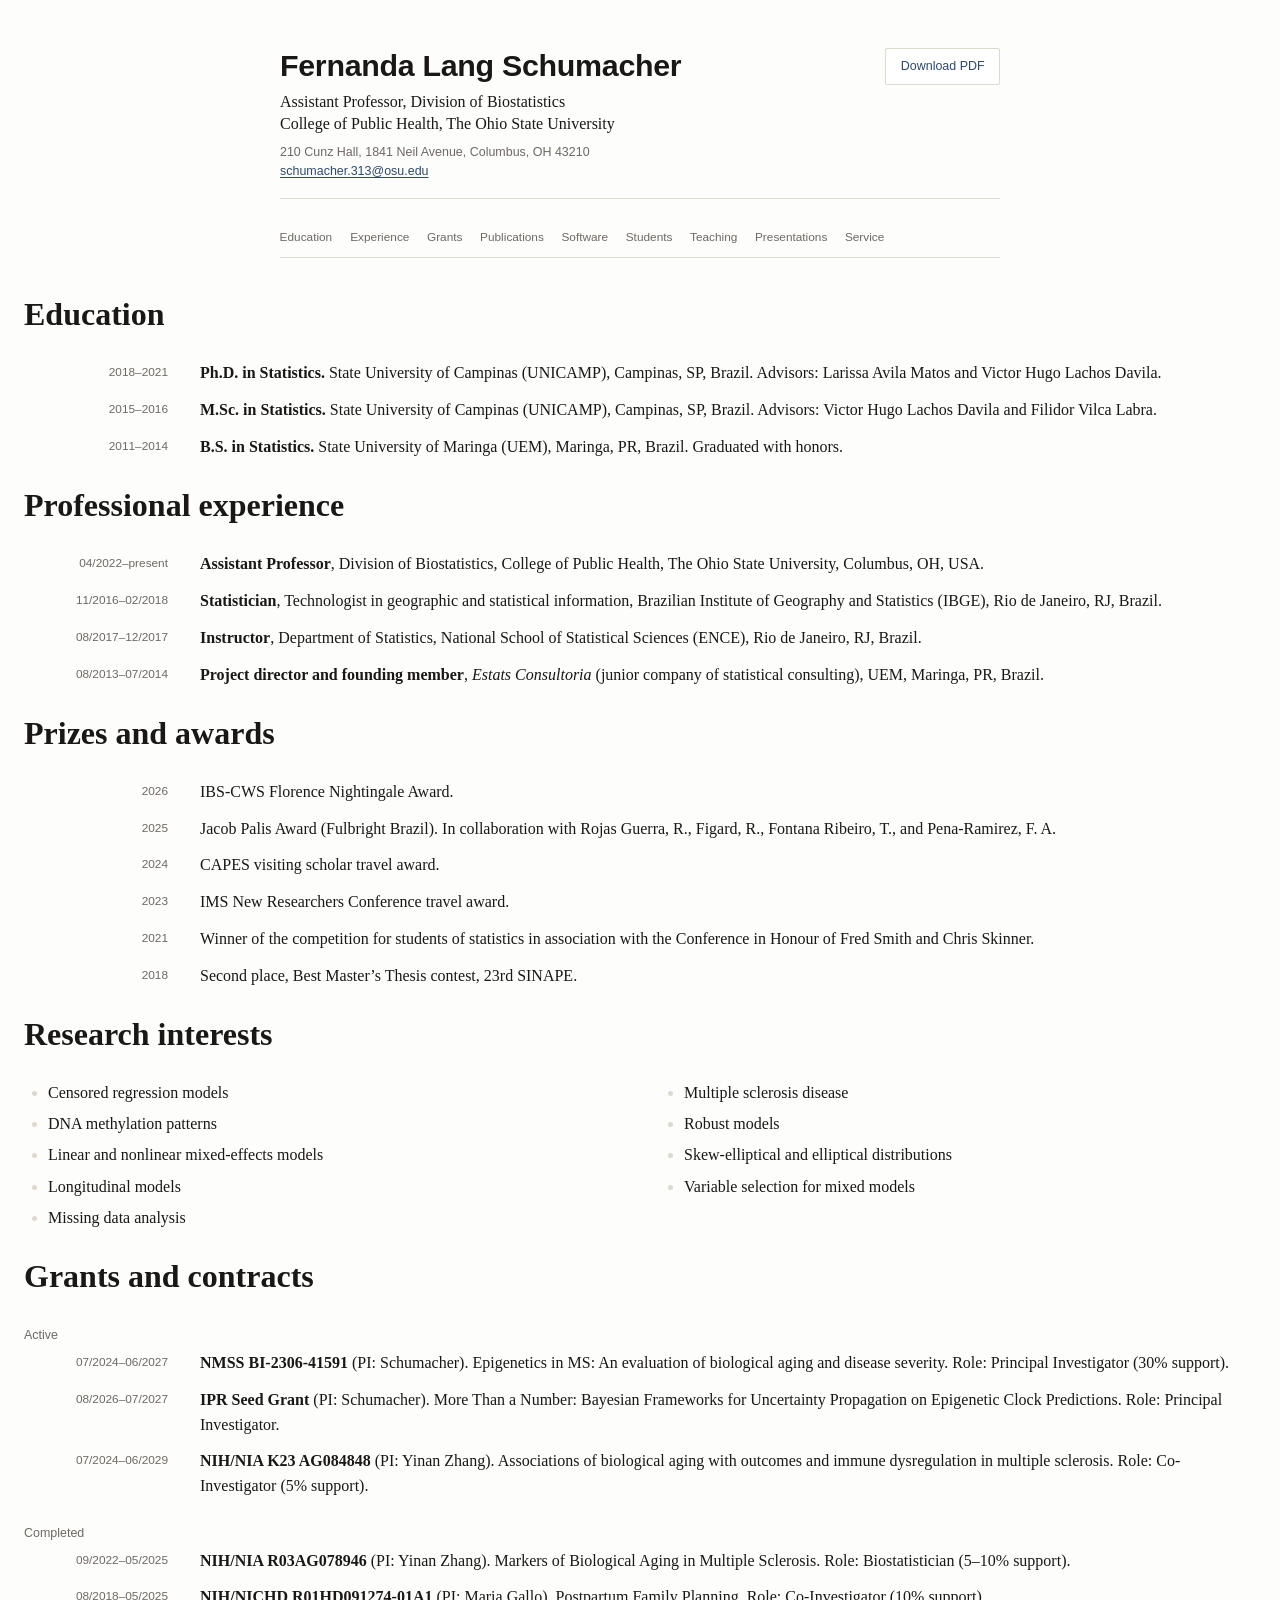
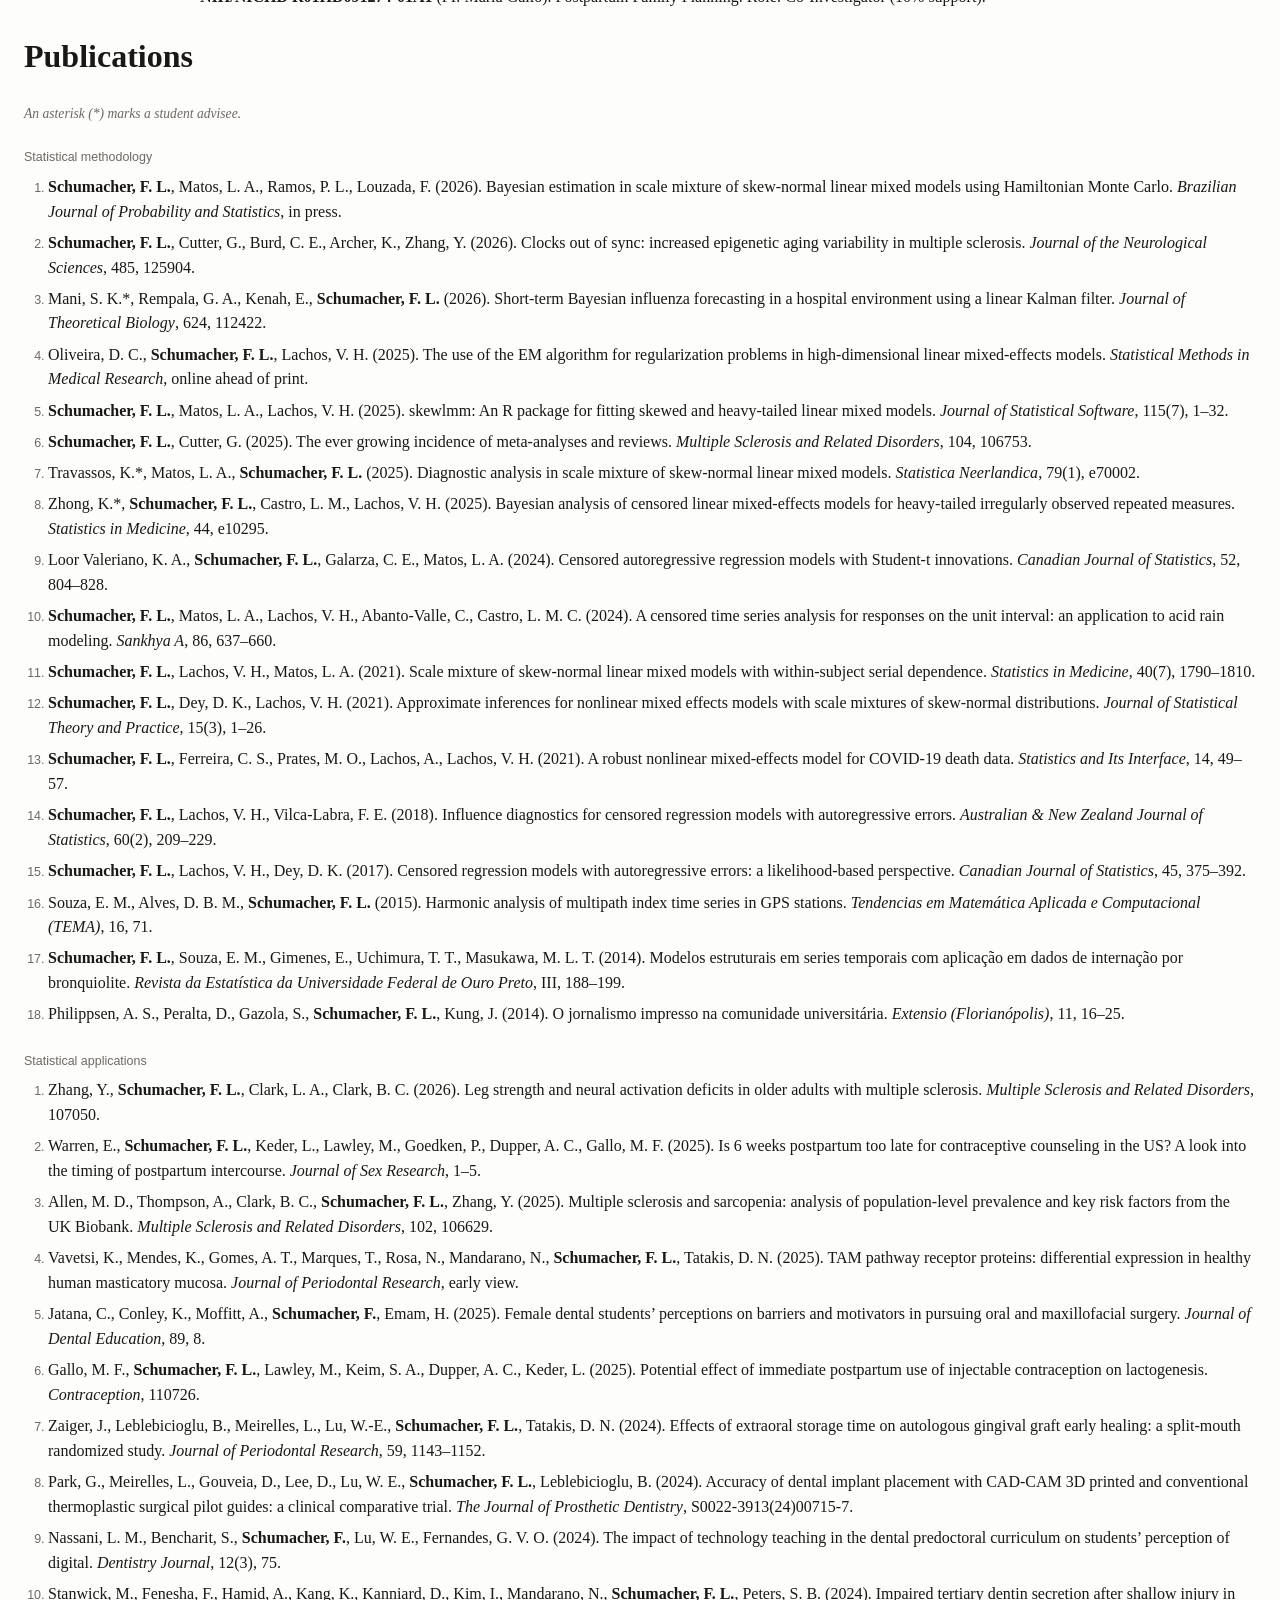
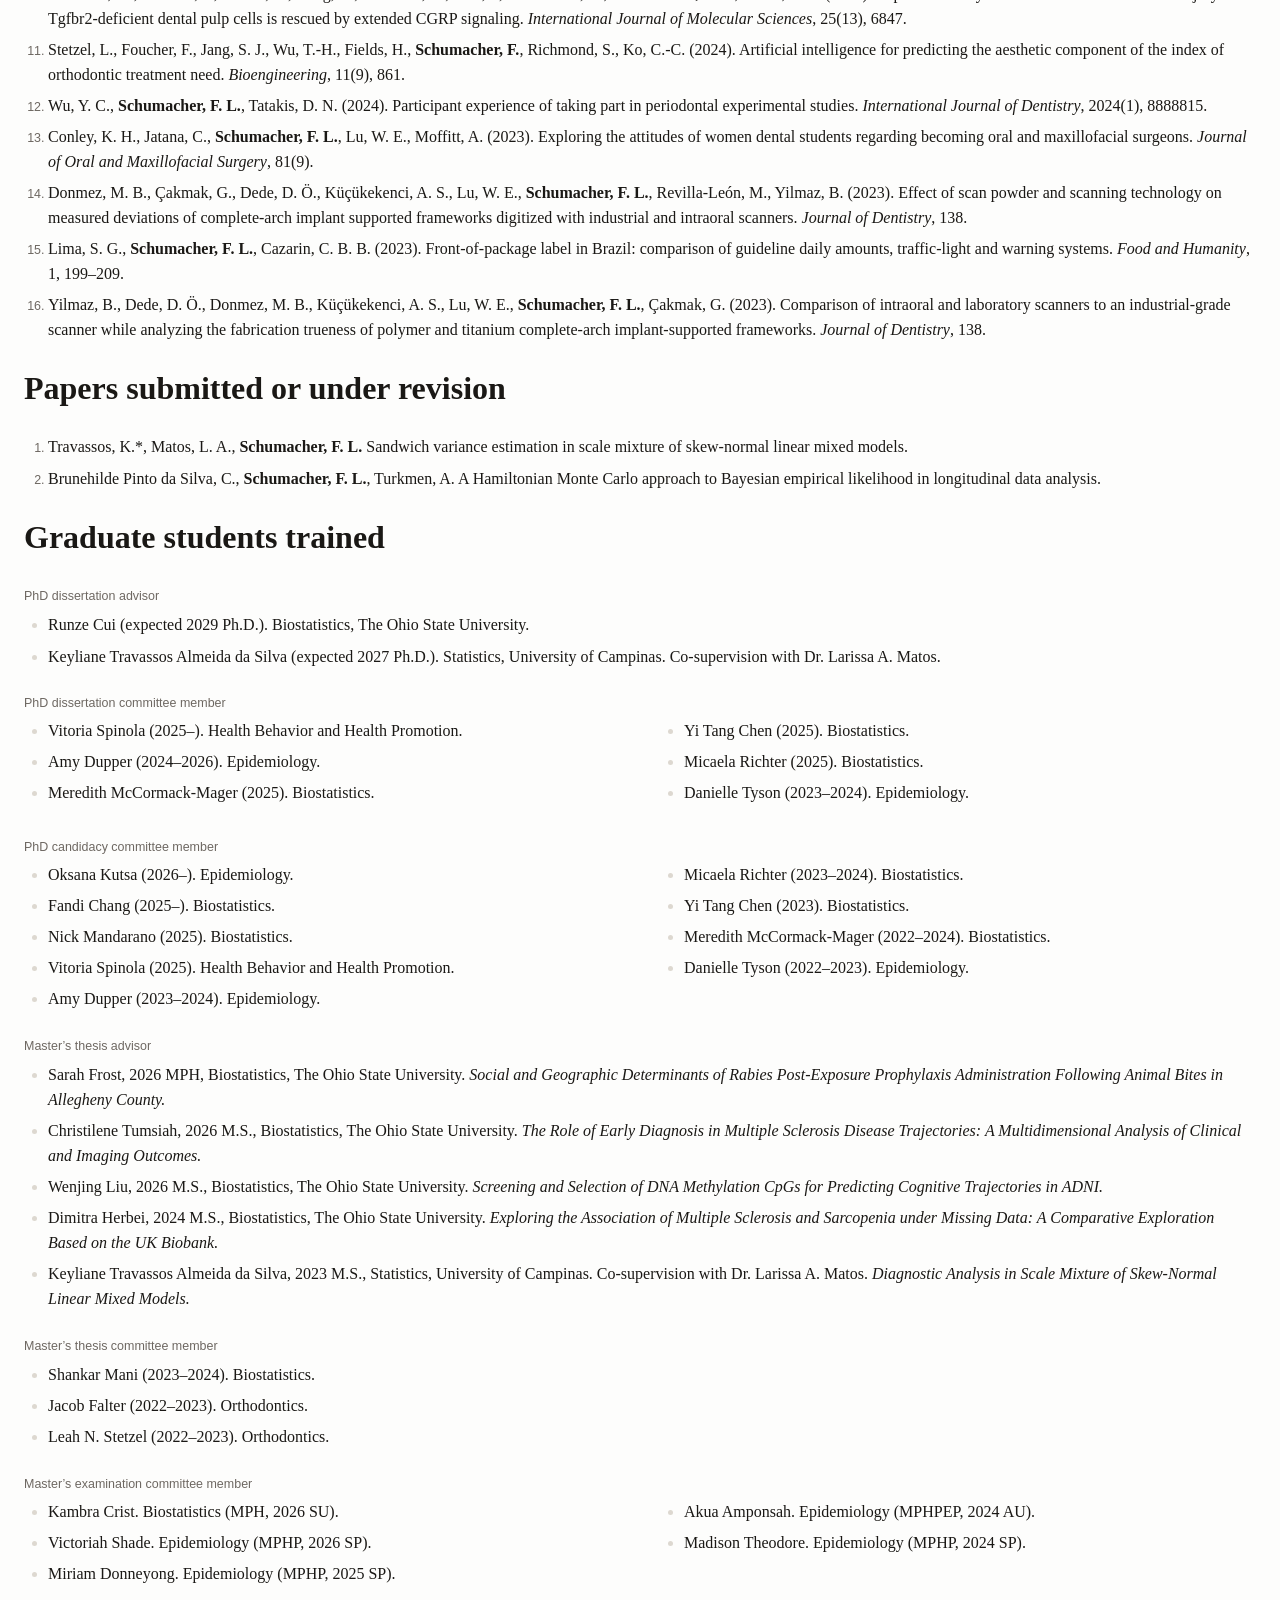
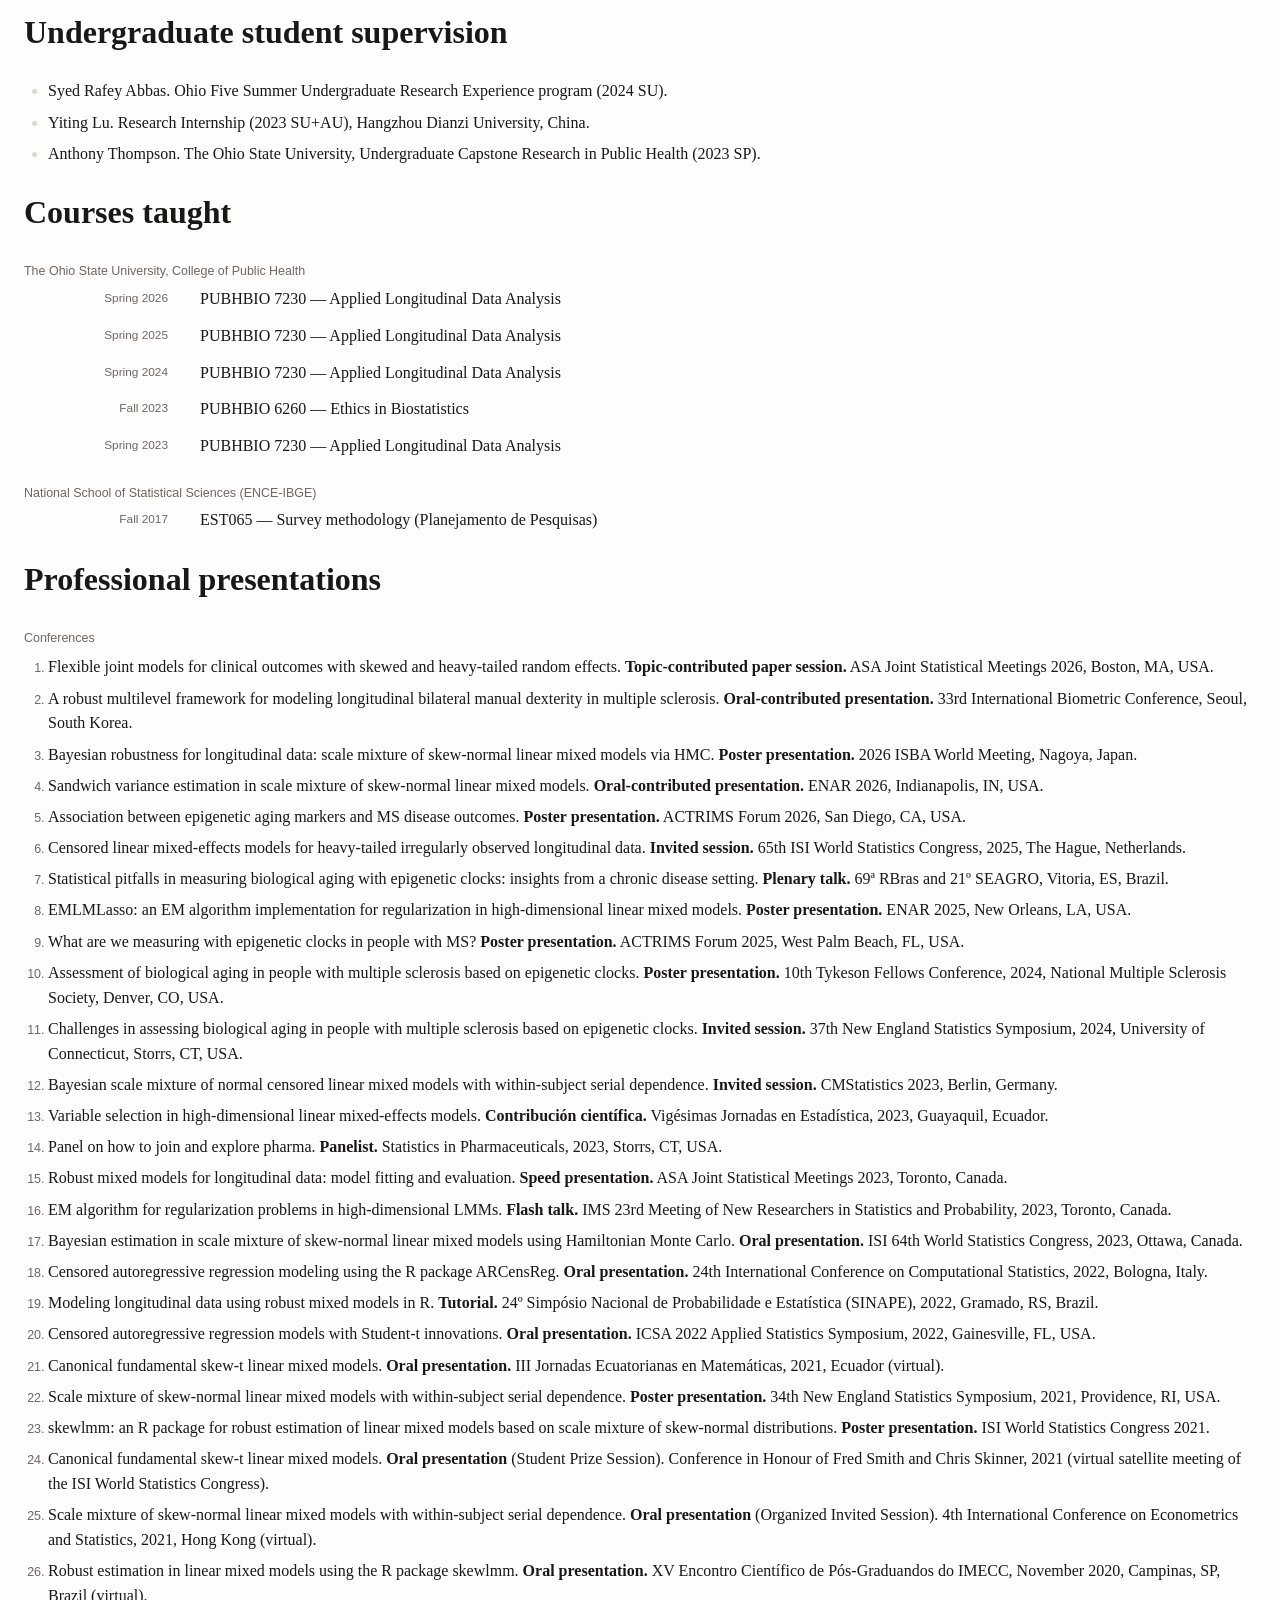
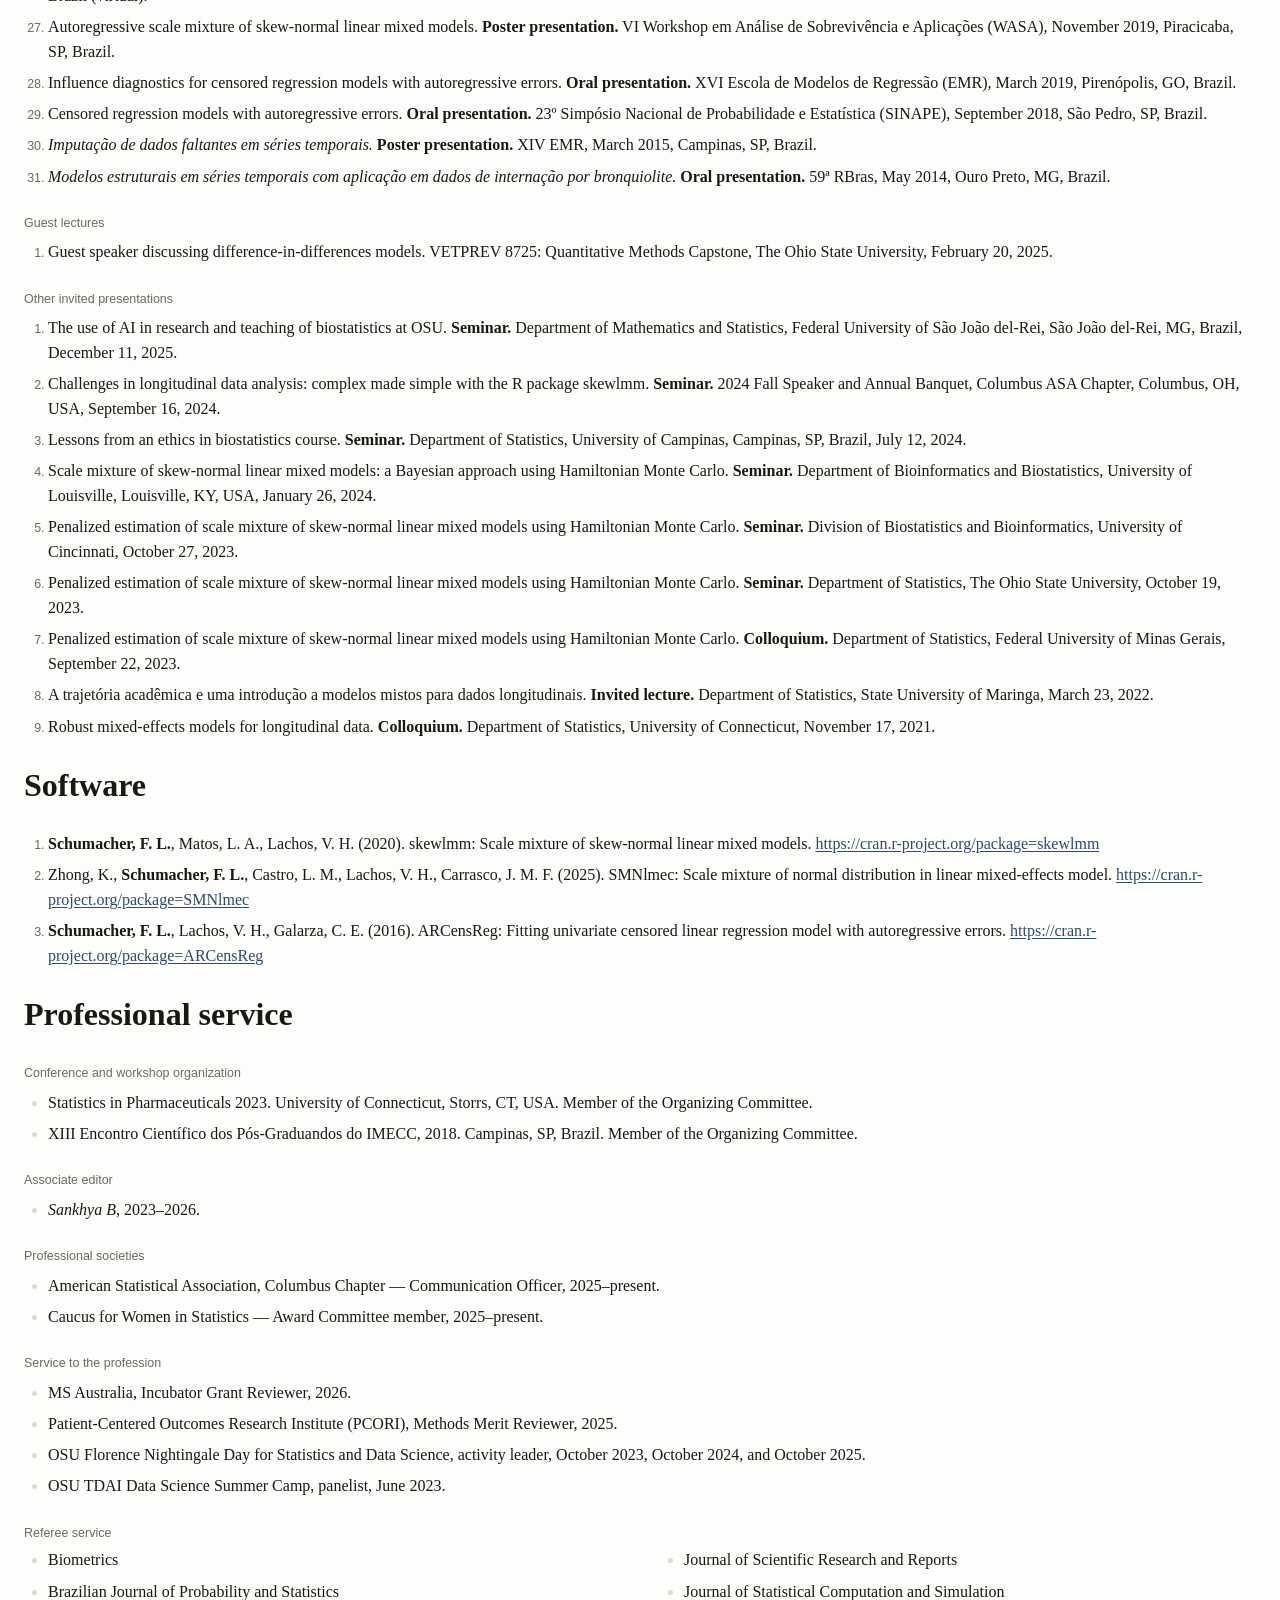
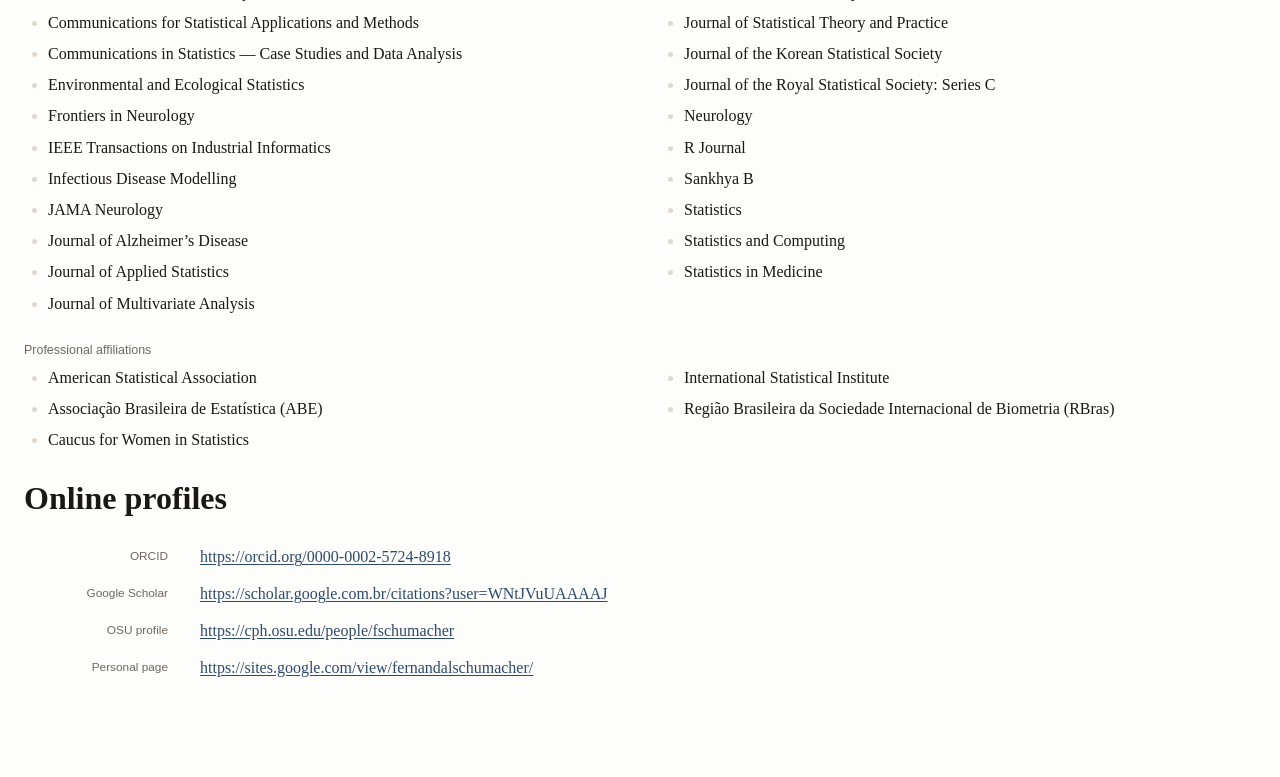
==== docs/index.html @ db2993fc "initial commit" ====
<!DOCTYPE html>
<html xmlns="http://www.w3.org/1999/xhtml" lang="en" xml:lang="en"><head>

<meta charset="utf-8">
<meta name="generator" content="quarto-1.10.18">

<meta name="viewport" content="width=device-width, initial-scale=1.0, user-scalable=yes">


<title>cv</title>
<style>
/* Default styles provided by pandoc.
** See https://pandoc.org/MANUAL.html#variables-for-html for config info.
*/
span.smallcaps{font-variant: small-caps;}
div.columns{display: flex; gap: 1.5em;}
div.column{flex: auto;}
@media screen {
div.columns{gap: min(4vw, 1.5em);}
div.column{overflow-x: auto;}
}
div.hanging-indent{margin-left: 1.5em; text-indent: -1.5em;}
ul.task-list{list-style: none;}
ul.task-list li input[type="checkbox"] {
  width: 0.8em;
  margin: 0 0.8em 0.2em -1em; /* quarto-specific, see https://github.com/quarto-dev/quarto-cli/issues/4556 */ 
  vertical-align: middle;
}
.display.math{display: block; text-align: center; margin: 0.5rem auto;}
</style>


<script src="cv_files/libs/clipboard/clipboard.min.js"></script>
<script src="cv_files/libs/quarto-html/tabby.min.js"></script>
<script src="cv_files/libs/quarto-html/popper.min.js"></script>
<script src="cv_files/libs/quarto-html/tippy.umd.min.js"></script>
<link href="cv_files/libs/quarto-html/tippy.css" rel="stylesheet">
<link href="cv_files/libs/quarto-html/light-border.css" rel="stylesheet">
<link href="cv_files/libs/quarto-html/quarto-html-640605f58ae58ee79329c070719e555b.min.css" rel="stylesheet" append-hash="true" data-mode="light">
<link href="cv_files/libs/quarto-html/quarto-syntax-highlighting-64a204ab8560d761af7679ceaba22944.css" rel="stylesheet" id="quarto-text-highlighting-styles">


<link rel="stylesheet" href="styles.css">
</head>

<body>





<header class="masthead">
  <div class="masthead-text">
    <h1>Fernanda Lang Schumacher</h1>
    <p class="role">Assistant Professor, Division of Biostatistics<br>
    College of Public Health, The Ohio State University</p>
    <p class="contact">210 Cunz Hall, 1841 Neil Avenue, Columbus, OH 43210<br>
    <a href="mailto:schumacher.313@osu.edu">schumacher.313@osu.edu</a></p>
  </div>
  <a class="pdf-button" href="cv.pdf" download="">Download PDF</a>
</header>
<nav class="jump" aria-label="Sections">
  <a href="#education">Education</a>
  <a href="#professional-experience">Experience</a>
  <a href="#grants-and-contracts">Grants</a>
  <a href="#publications">Publications</a>
  <a href="#software">Software</a>
  <a href="#graduate-students-trained">Students</a>
  <a href="#courses-taught">Teaching</a>
  <a href="#professional-presentations">Presentations</a>
  <a href="#professional-service">Service</a>
</nav>
<h1 id="education">Education</h1>
<dl>
<dt>2018–2021</dt>
<dd>
<strong>Ph.D.&nbsp;in Statistics.</strong> State University of Campinas (UNICAMP), Campinas, SP, Brazil. Advisors: Larissa Avila Matos and Victor Hugo Lachos Davila.
</dd>
<dt>2015–2016</dt>
<dd>
<strong>M.Sc. in Statistics.</strong> State University of Campinas (UNICAMP), Campinas, SP, Brazil. Advisors: Victor Hugo Lachos Davila and Filidor Vilca Labra.
</dd>
<dt>2011–2014</dt>
<dd>
<strong>B.S. in Statistics.</strong> State University of Maringa (UEM), Maringa, PR, Brazil. Graduated with honors.
</dd>
</dl>
<h1 id="professional-experience">Professional experience</h1>
<dl>
<dt>04/2022–present</dt>
<dd>
<strong>Assistant Professor</strong>, Division of Biostatistics, College of Public Health, The Ohio State University, Columbus, OH, USA.
</dd>
<dt>11/2016–02/2018</dt>
<dd>
<strong>Statistician</strong>, Technologist in geographic and statistical information, Brazilian Institute of Geography and Statistics (IBGE), Rio de Janeiro, RJ, Brazil.
</dd>
<dt>08/2017–12/2017</dt>
<dd>
<strong>Instructor</strong>, Department of Statistics, National School of Statistical Sciences (ENCE), Rio de Janeiro, RJ, Brazil.
</dd>
<dt>08/2013–07/2014</dt>
<dd>
<strong>Project director and founding member</strong>, <em>Estats Consultoria</em> (junior company of statistical consulting), UEM, Maringa, PR, Brazil.
</dd>
</dl>
<h1 id="prizes-and-awards">Prizes and awards</h1>
<dl>
<dt>2026</dt>
<dd>
IBS-CWS Florence Nightingale Award.
</dd>
<dt>2025</dt>
<dd>
Jacob Palis Award (Fulbright Brazil). In collaboration with Rojas Guerra, R., Figard, R., Fontana Ribeiro, T., and Pena-Ramirez, F. A.
</dd>
<dt>2024</dt>
<dd>
CAPES visiting scholar travel award.
</dd>
<dt>2023</dt>
<dd>
IMS New Researchers Conference travel award.
</dd>
<dt>2021</dt>
<dd>
Winner of the competition for students of statistics in association with the Conference in Honour of Fred Smith and Chris Skinner.
</dd>
<dt>2018</dt>
<dd>
Second place, Best Master’s Thesis contest, 23rd SINAPE.
</dd>
</dl>
<h1 id="research-interests">Research interests</h1>
<div class="columns-two">
<ul>
<li>Censored regression models</li>
<li>DNA methylation patterns</li>
<li>Linear and nonlinear mixed-effects models</li>
<li>Longitudinal models</li>
<li>Missing data analysis</li>
<li>Multiple sclerosis disease</li>
<li>Robust models</li>
<li>Skew-elliptical and elliptical distributions</li>
<li>Variable selection for mixed models</li>
</ul>
</div>
<h1 id="grants-and-contracts">Grants and contracts</h1>
<h2 id="active">Active</h2>
<dl>
<dt>07/2024–06/2027</dt>
<dd>
<strong>NMSS BI-2306-41591</strong> (PI: Schumacher). Epigenetics in MS: An evaluation of biological aging and disease severity. Role: Principal Investigator (30% support).
</dd>
<dt>08/2026–07/2027</dt>
<dd>
<strong>IPR Seed Grant</strong> (PI: Schumacher). More Than a Number: Bayesian Frameworks for Uncertainty Propagation on Epigenetic Clock Predictions. Role: Principal Investigator.
</dd>
<dt>07/2024–06/2029</dt>
<dd>
<strong>NIH/NIA K23 AG084848</strong> (PI: Yinan Zhang). Associations of biological aging with outcomes and immune dysregulation in multiple sclerosis. Role: Co-Investigator (5% support).
</dd>
</dl>
<h2 id="completed">Completed</h2>
<dl>
<dt>09/2022–05/2025</dt>
<dd>
<strong>NIH/NIA R03AG078946</strong> (PI: Yinan Zhang). Markers of Biological Aging in Multiple Sclerosis. Role: Biostatistician (5–10% support).
</dd>
<dt>08/2018–05/2025</dt>
<dd>
<strong>NIH/NICHD R01HD091274-01A1</strong> (PI: Maria Gallo). Postpartum Family Planning. Role: Co-Investigator (10% support).
</dd>
</dl>
<h1 id="publications">Publications</h1>
<div class="note">
<p>An asterisk (*) marks a student advisee.</p>
</div>
<h2 id="statistical-methodology">Statistical methodology</h2>
<ol type="1">
<li><strong>Schumacher, F. L.</strong>, Matos, L. A., Ramos, P. L., Louzada, F. (2026). Bayesian estimation in scale mixture of skew-normal linear mixed models using Hamiltonian Monte Carlo. <em>Brazilian Journal of Probability and Statistics</em>, in press.</li>
<li><strong>Schumacher, F. L.</strong>, Cutter, G., Burd, C. E., Archer, K., Zhang, Y. (2026). Clocks out of sync: increased epigenetic aging variability in multiple sclerosis. <em>Journal of the Neurological Sciences</em>, 485, 125904.</li>
<li>Mani, S. K.*, Rempala, G. A., Kenah, E., <strong>Schumacher, F. L.</strong> (2026). Short-term Bayesian influenza forecasting in a hospital environment using a linear Kalman filter. <em>Journal of Theoretical Biology</em>, 624, 112422.</li>
<li>Oliveira, D. C., <strong>Schumacher, F. L.</strong>, Lachos, V. H. (2025). The use of the EM algorithm for regularization problems in high-dimensional linear mixed-effects models. <em>Statistical Methods in Medical Research</em>, online ahead of print.</li>
<li><strong>Schumacher, F. L.</strong>, Matos, L. A., Lachos, V. H. (2025). skewlmm: An R package for fitting skewed and heavy-tailed linear mixed models. <em>Journal of Statistical Software</em>, 115(7), 1–32.</li>
<li><strong>Schumacher, F. L.</strong>, Cutter, G. (2025). The ever growing incidence of meta-analyses and reviews. <em>Multiple Sclerosis and Related Disorders</em>, 104, 106753.</li>
<li>Travassos, K.*, Matos, L. A., <strong>Schumacher, F. L.</strong> (2025). Diagnostic analysis in scale mixture of skew-normal linear mixed models. <em>Statistica Neerlandica</em>, 79(1), e70002.</li>
<li>Zhong, K.*, <strong>Schumacher, F. L.</strong>, Castro, L. M., Lachos, V. H. (2025). Bayesian analysis of censored linear mixed-effects models for heavy-tailed irregularly observed repeated measures. <em>Statistics in Medicine</em>, 44, e10295.</li>
<li>Loor Valeriano, K. A., <strong>Schumacher, F. L.</strong>, Galarza, C. E., Matos, L. A. (2024). Censored autoregressive regression models with Student-t innovations. <em>Canadian Journal of Statistics</em>, 52, 804–828.</li>
<li><strong>Schumacher, F. L.</strong>, Matos, L. A., Lachos, V. H., Abanto-Valle, C., Castro, L. M. C. (2024). A censored time series analysis for responses on the unit interval: an application to acid rain modeling. <em>Sankhya A</em>, 86, 637–660.</li>
<li><strong>Schumacher, F. L.</strong>, Lachos, V. H., Matos, L. A. (2021). Scale mixture of skew-normal linear mixed models with within-subject serial dependence. <em>Statistics in Medicine</em>, 40(7), 1790–1810.</li>
<li><strong>Schumacher, F. L.</strong>, Dey, D. K., Lachos, V. H. (2021). Approximate inferences for nonlinear mixed effects models with scale mixtures of skew-normal distributions. <em>Journal of Statistical Theory and Practice</em>, 15(3), 1–26.</li>
<li><strong>Schumacher, F. L.</strong>, Ferreira, C. S., Prates, M. O., Lachos, A., Lachos, V. H. (2021). A robust nonlinear mixed-effects model for COVID-19 death data. <em>Statistics and Its Interface</em>, 14, 49–57.</li>
<li><strong>Schumacher, F. L.</strong>, Lachos, V. H., Vilca-Labra, F. E. (2018). Influence diagnostics for censored regression models with autoregressive errors. <em>Australian &amp; New Zealand Journal of Statistics</em>, 60(2), 209–229.</li>
<li><strong>Schumacher, F. L.</strong>, Lachos, V. H., Dey, D. K. (2017). Censored regression models with autoregressive errors: a likelihood-based perspective. <em>Canadian Journal of Statistics</em>, 45, 375–392.</li>
<li>Souza, E. M., Alves, D. B. M., <strong>Schumacher, F. L.</strong> (2015). Harmonic analysis of multipath index time series in GPS stations. <em>Tendencias em Matemática Aplicada e Computacional (TEMA)</em>, 16, 71.</li>
<li><strong>Schumacher, F. L.</strong>, Souza, E. M., Gimenes, E., Uchimura, T. T., Masukawa, M. L. T. (2014). Modelos estruturais em series temporais com aplicação em dados de internação por bronquiolite. <em>Revista da Estatística da Universidade Federal de Ouro Preto</em>, III, 188–199.</li>
<li>Philippsen, A. S., Peralta, D., Gazola, S., <strong>Schumacher, F. L.</strong>, Kung, J. (2014). O jornalismo impresso na comunidade universitária. <em>Extensio (Florianópolis)</em>, 11, 16–25.</li>
</ol>
<h2 id="statistical-applications">Statistical applications</h2>
<ol type="1">
<li>Zhang, Y., <strong>Schumacher, F. L.</strong>, Clark, L. A., Clark, B. C. (2026). Leg strength and neural activation deficits in older adults with multiple sclerosis. <em>Multiple Sclerosis and Related Disorders</em>, 107050.</li>
<li>Warren, E., <strong>Schumacher, F. L.</strong>, Keder, L., Lawley, M., Goedken, P., Dupper, A. C., Gallo, M. F. (2025). Is 6 weeks postpartum too late for contraceptive counseling in the US? A look into the timing of postpartum intercourse. <em>Journal of Sex Research</em>, 1–5.</li>
<li>Allen, M. D., Thompson, A., Clark, B. C., <strong>Schumacher, F. L.</strong>, Zhang, Y. (2025). Multiple sclerosis and sarcopenia: analysis of population-level prevalence and key risk factors from the UK Biobank. <em>Multiple Sclerosis and Related Disorders</em>, 102, 106629.</li>
<li>Vavetsi, K., Mendes, K., Gomes, A. T., Marques, T., Rosa, N., Mandarano, N., <strong>Schumacher, F. L.</strong>, Tatakis, D. N. (2025). TAM pathway receptor proteins: differential expression in healthy human masticatory mucosa. <em>Journal of Periodontal Research</em>, early view.</li>
<li>Jatana, C., Conley, K., Moffitt, A., <strong>Schumacher, F.</strong>, Emam, H. (2025). Female dental students’ perceptions on barriers and motivators in pursuing oral and maxillofacial surgery. <em>Journal of Dental Education</em>, 89, 8.</li>
<li>Gallo, M. F., <strong>Schumacher, F. L.</strong>, Lawley, M., Keim, S. A., Dupper, A. C., Keder, L. (2025). Potential effect of immediate postpartum use of injectable contraception on lactogenesis. <em>Contraception</em>, 110726.</li>
<li>Zaiger, J., Leblebicioglu, B., Meirelles, L., Lu, W.-E., <strong>Schumacher, F. L.</strong>, Tatakis, D. N. (2024). Effects of extraoral storage time on autologous gingival graft early healing: a split-mouth randomized study. <em>Journal of Periodontal Research</em>, 59, 1143–1152.</li>
<li>Park, G., Meirelles, L., Gouveia, D., Lee, D., Lu, W. E., <strong>Schumacher, F. L.</strong>, Leblebicioglu, B. (2024). Accuracy of dental implant placement with CAD-CAM 3D printed and conventional thermoplastic surgical pilot guides: a clinical comparative trial. <em>The Journal of Prosthetic Dentistry</em>, S0022-3913(24)00715-7.</li>
<li>Nassani, L. M., Bencharit, S., <strong>Schumacher, F.</strong>, Lu, W. E., Fernandes, G. V. O. (2024). The impact of technology teaching in the dental predoctoral curriculum on students’ perception of digital. <em>Dentistry Journal</em>, 12(3), 75.</li>
<li>Stanwick, M., Fenesha, F., Hamid, A., Kang, K., Kanniard, D., Kim, I., Mandarano, N., <strong>Schumacher, F. L.</strong>, Peters, S. B. (2024). Impaired tertiary dentin secretion after shallow injury in Tgfbr2-deficient dental pulp cells is rescued by extended CGRP signaling. <em>International Journal of Molecular Sciences</em>, 25(13), 6847.</li>
<li>Stetzel, L., Foucher, F., Jang, S. J., Wu, T.-H., Fields, H., <strong>Schumacher, F.</strong>, Richmond, S., Ko, C.-C. (2024). Artificial intelligence for predicting the aesthetic component of the index of orthodontic treatment need. <em>Bioengineering</em>, 11(9), 861.</li>
<li>Wu, Y. C., <strong>Schumacher, F. L.</strong>, Tatakis, D. N. (2024). Participant experience of taking part in periodontal experimental studies. <em>International Journal of Dentistry</em>, 2024(1), 8888815.</li>
<li>Conley, K. H., Jatana, C., <strong>Schumacher, F. L.</strong>, Lu, W. E., Moffitt, A. (2023). Exploring the attitudes of women dental students regarding becoming oral and maxillofacial surgeons. <em>Journal of Oral and Maxillofacial Surgery</em>, 81(9).</li>
<li>Donmez, M. B., Çakmak, G., Dede, D. Ö., Küçükekenci, A. S., Lu, W. E., <strong>Schumacher, F. L.</strong>, Revilla-León, M., Yilmaz, B. (2023). Effect of scan powder and scanning technology on measured deviations of complete-arch implant supported frameworks digitized with industrial and intraoral scanners. <em>Journal of Dentistry</em>, 138.</li>
<li>Lima, S. G., <strong>Schumacher, F. L.</strong>, Cazarin, C. B. B. (2023). Front-of-package label in Brazil: comparison of guideline daily amounts, traffic-light and warning systems. <em>Food and Humanity</em>, 1, 199–209.</li>
<li>Yilmaz, B., Dede, D. Ö., Donmez, M. B., Küçükekenci, A. S., Lu, W. E., <strong>Schumacher, F. L.</strong>, Çakmak, G. (2023). Comparison of intraoral and laboratory scanners to an industrial-grade scanner while analyzing the fabrication trueness of polymer and titanium complete-arch implant-supported frameworks. <em>Journal of Dentistry</em>, 138.</li>
</ol>
<h1 id="papers-submitted-or-under-revision">Papers submitted or under revision</h1>
<ol type="1">
<li>Travassos, K.*, Matos, L. A., <strong>Schumacher, F. L.</strong> Sandwich variance estimation in scale mixture of skew-normal linear mixed models.</li>
<li>Brunehilde Pinto da Silva, C., <strong>Schumacher, F. L.</strong>, Turkmen, A. A Hamiltonian Monte Carlo approach to Bayesian empirical likelihood in longitudinal data analysis.</li>
</ol>
<h1 id="graduate-students-trained">Graduate students trained</h1>
<h2 id="phd-dissertation-advisor">PhD dissertation advisor</h2>
<ul>
<li>Runze Cui (expected 2029 Ph.D.). Biostatistics, The Ohio State University.</li>
<li>Keyliane Travassos Almeida da Silva (expected 2027 Ph.D.). Statistics, University of Campinas. Co-supervision with Dr.&nbsp;Larissa A. Matos.</li>
</ul>
<h2 id="phd-dissertation-committee-member">PhD dissertation committee member</h2>
<div class="columns-two">
<ul>
<li>Vitoria Spinola (2025–). Health Behavior and Health Promotion.</li>
<li>Amy Dupper (2024–2026). Epidemiology.</li>
<li>Meredith McCormack-Mager (2025). Biostatistics.</li>
<li>Yi Tang Chen (2025). Biostatistics.</li>
<li>Micaela Richter (2025). Biostatistics.</li>
<li>Danielle Tyson (2023–2024). Epidemiology.</li>
</ul>
</div>
<h2 id="phd-candidacy-committee-member">PhD candidacy committee member</h2>
<div class="columns-two">
<ul>
<li>Oksana Kutsa (2026–). Epidemiology.</li>
<li>Fandi Chang (2025–). Biostatistics.</li>
<li>Nick Mandarano (2025). Biostatistics.</li>
<li>Vitoria Spinola (2025). Health Behavior and Health Promotion.</li>
<li>Amy Dupper (2023–2024). Epidemiology.</li>
<li>Micaela Richter (2023–2024). Biostatistics.</li>
<li>Yi Tang Chen (2023). Biostatistics.</li>
<li>Meredith McCormack-Mager (2022–2024). Biostatistics.</li>
<li>Danielle Tyson (2022–2023). Epidemiology.</li>
</ul>
</div>
<h2 id="masters-thesis-advisor">Master’s thesis advisor</h2>
<ul>
<li>Sarah Frost, 2026 MPH, Biostatistics, The Ohio State University. <em>Social and Geographic Determinants of Rabies Post-Exposure Prophylaxis Administration Following Animal Bites in Allegheny County.</em></li>
<li>Christilene Tumsiah, 2026 M.S., Biostatistics, The Ohio State University. <em>The Role of Early Diagnosis in Multiple Sclerosis Disease Trajectories: A Multidimensional Analysis of Clinical and Imaging Outcomes.</em></li>
<li>Wenjing Liu, 2026 M.S., Biostatistics, The Ohio State University. <em>Screening and Selection of DNA Methylation CpGs for Predicting Cognitive Trajectories in ADNI.</em></li>
<li>Dimitra Herbei, 2024 M.S., Biostatistics, The Ohio State University. <em>Exploring the Association of Multiple Sclerosis and Sarcopenia under Missing Data: A Comparative Exploration Based on the UK Biobank.</em></li>
<li>Keyliane Travassos Almeida da Silva, 2023 M.S., Statistics, University of Campinas. Co-supervision with Dr.&nbsp;Larissa A. Matos. <em>Diagnostic Analysis in Scale Mixture of Skew-Normal Linear Mixed Models.</em></li>
</ul>
<h2 id="masters-thesis-committee-member">Master’s thesis committee member</h2>
<ul>
<li>Shankar Mani (2023–2024). Biostatistics.</li>
<li>Jacob Falter (2022–2023). Orthodontics.</li>
<li>Leah N. Stetzel (2022–2023). Orthodontics.</li>
</ul>
<h2 id="masters-examination-committee-member">Master’s examination committee member</h2>
<div class="columns-two">
<ul>
<li>Kambra Crist. Biostatistics (MPH, 2026 SU).</li>
<li>Victoriah Shade. Epidemiology (MPHP, 2026 SP).</li>
<li>Miriam Donneyong. Epidemiology (MPHP, 2025 SP).</li>
<li>Akua Amponsah. Epidemiology (MPHPEP, 2024 AU).</li>
<li>Madison Theodore. Epidemiology (MPHP, 2024 SP).</li>
</ul>
</div>
<h1 id="undergraduate-student-supervision">Undergraduate student supervision</h1>
<ul>
<li>Syed Rafey Abbas. Ohio Five Summer Undergraduate Research Experience program (2024 SU).</li>
<li>Yiting Lu. Research Internship (2023 SU+AU), Hangzhou Dianzi University, China.</li>
<li>Anthony Thompson. The Ohio State University, Undergraduate Capstone Research in Public Health (2023 SP).</li>
</ul>
<h1 id="courses-taught">Courses taught</h1>
<h2 id="the-ohio-state-university-college-of-public-health">The Ohio State University, College of Public Health</h2>
<dl>
<dt>Spring 2026</dt>
<dd>
PUBHBIO 7230 — Applied Longitudinal Data Analysis
</dd>
<dt>Spring 2025</dt>
<dd>
PUBHBIO 7230 — Applied Longitudinal Data Analysis
</dd>
<dt>Spring 2024</dt>
<dd>
PUBHBIO 7230 — Applied Longitudinal Data Analysis
</dd>
<dt>Fall 2023</dt>
<dd>
PUBHBIO 6260 — Ethics in Biostatistics
</dd>
<dt>Spring 2023</dt>
<dd>
PUBHBIO 7230 — Applied Longitudinal Data Analysis
</dd>
</dl>
<h2 id="national-school-of-statistical-sciences-ence-ibge">National School of Statistical Sciences (ENCE-IBGE)</h2>
<dl>
<dt>Fall 2017</dt>
<dd>
EST065 — Survey methodology (Planejamento de Pesquisas)
</dd>
</dl>
<h1 id="professional-presentations">Professional presentations</h1>
<h2 id="conferences">Conferences</h2>
<ol type="1">
<li>Flexible joint models for clinical outcomes with skewed and heavy-tailed random effects. <strong>Topic-contributed paper session.</strong> ASA Joint Statistical Meetings 2026, Boston, MA, USA.</li>
<li>A robust multilevel framework for modeling longitudinal bilateral manual dexterity in multiple sclerosis. <strong>Oral-contributed presentation.</strong> 33rd International Biometric Conference, Seoul, South Korea.</li>
<li>Bayesian robustness for longitudinal data: scale mixture of skew-normal linear mixed models via HMC. <strong>Poster presentation.</strong> 2026 ISBA World Meeting, Nagoya, Japan.</li>
<li>Sandwich variance estimation in scale mixture of skew-normal linear mixed models. <strong>Oral-contributed presentation.</strong> ENAR 2026, Indianapolis, IN, USA.</li>
<li>Association between epigenetic aging markers and MS disease outcomes. <strong>Poster presentation.</strong> ACTRIMS Forum 2026, San Diego, CA, USA.</li>
<li>Censored linear mixed-effects models for heavy-tailed irregularly observed longitudinal data. <strong>Invited session.</strong> 65th ISI World Statistics Congress, 2025, The Hague, Netherlands.</li>
<li>Statistical pitfalls in measuring biological aging with epigenetic clocks: insights from a chronic disease setting. <strong>Plenary talk.</strong> 69ª RBras and 21º SEAGRO, Vitoria, ES, Brazil.</li>
<li>EMLMLasso: an EM algorithm implementation for regularization in high-dimensional linear mixed models. <strong>Poster presentation.</strong> ENAR 2025, New Orleans, LA, USA.</li>
<li>What are we measuring with epigenetic clocks in people with MS? <strong>Poster presentation.</strong> ACTRIMS Forum 2025, West Palm Beach, FL, USA.</li>
<li>Assessment of biological aging in people with multiple sclerosis based on epigenetic clocks. <strong>Poster presentation.</strong> 10th Tykeson Fellows Conference, 2024, National Multiple Sclerosis Society, Denver, CO, USA.</li>
<li>Challenges in assessing biological aging in people with multiple sclerosis based on epigenetic clocks. <strong>Invited session.</strong> 37th New England Statistics Symposium, 2024, University of Connecticut, Storrs, CT, USA.</li>
<li>Bayesian scale mixture of normal censored linear mixed models with within-subject serial dependence. <strong>Invited session.</strong> CMStatistics 2023, Berlin, Germany.</li>
<li>Variable selection in high-dimensional linear mixed-effects models. <strong>Contribución científica.</strong> Vigésimas Jornadas en Estadística, 2023, Guayaquil, Ecuador.</li>
<li>Panel on how to join and explore pharma. <strong>Panelist.</strong> Statistics in Pharmaceuticals, 2023, Storrs, CT, USA.</li>
<li>Robust mixed models for longitudinal data: model fitting and evaluation. <strong>Speed presentation.</strong> ASA Joint Statistical Meetings 2023, Toronto, Canada.</li>
<li>EM algorithm for regularization problems in high-dimensional LMMs. <strong>Flash talk.</strong> IMS 23rd Meeting of New Researchers in Statistics and Probability, 2023, Toronto, Canada.</li>
<li>Bayesian estimation in scale mixture of skew-normal linear mixed models using Hamiltonian Monte Carlo. <strong>Oral presentation.</strong> ISI 64th World Statistics Congress, 2023, Ottawa, Canada.</li>
<li>Censored autoregressive regression modeling using the R package ARCensReg. <strong>Oral presentation.</strong> 24th International Conference on Computational Statistics, 2022, Bologna, Italy.</li>
<li>Modeling longitudinal data using robust mixed models in R. <strong>Tutorial.</strong> 24º Simpósio Nacional de Probabilidade e Estatística (SINAPE), 2022, Gramado, RS, Brazil.</li>
<li>Censored autoregressive regression models with Student-t innovations. <strong>Oral presentation.</strong> ICSA 2022 Applied Statistics Symposium, 2022, Gainesville, FL, USA.</li>
<li>Canonical fundamental skew-t linear mixed models. <strong>Oral presentation.</strong> III Jornadas Ecuatorianas en Matemáticas, 2021, Ecuador (virtual).</li>
<li>Scale mixture of skew-normal linear mixed models with within-subject serial dependence. <strong>Poster presentation.</strong> 34th New England Statistics Symposium, 2021, Providence, RI, USA.</li>
<li>skewlmm: an R package for robust estimation of linear mixed models based on scale mixture of skew-normal distributions. <strong>Poster presentation.</strong> ISI World Statistics Congress 2021.</li>
<li>Canonical fundamental skew-t linear mixed models. <strong>Oral presentation</strong> (Student Prize Session). Conference in Honour of Fred Smith and Chris Skinner, 2021 (virtual satellite meeting of the ISI World Statistics Congress).</li>
<li>Scale mixture of skew-normal linear mixed models with within-subject serial dependence. <strong>Oral presentation</strong> (Organized Invited Session). 4th International Conference on Econometrics and Statistics, 2021, Hong Kong (virtual).</li>
<li>Robust estimation in linear mixed models using the R package skewlmm. <strong>Oral presentation.</strong> XV Encontro Científico de Pós-Graduandos do IMECC, November 2020, Campinas, SP, Brazil (virtual).</li>
<li>Autoregressive scale mixture of skew-normal linear mixed models. <strong>Poster presentation.</strong> VI Workshop em Análise de Sobrevivência e Aplicações (WASA), November 2019, Piracicaba, SP, Brazil.</li>
<li>Influence diagnostics for censored regression models with autoregressive errors. <strong>Oral presentation.</strong> XVI Escola de Modelos de Regressão (EMR), March 2019, Pirenópolis, GO, Brazil.</li>
<li>Censored regression models with autoregressive errors. <strong>Oral presentation.</strong> 23º Simpósio Nacional de Probabilidade e Estatística (SINAPE), September 2018, São Pedro, SP, Brazil.</li>
<li><em>Imputação de dados faltantes em séries temporais.</em> <strong>Poster presentation.</strong> XIV EMR, March 2015, Campinas, SP, Brazil.</li>
<li><em>Modelos estruturais em séries temporais com aplicação em dados de internação por bronquiolite.</em> <strong>Oral presentation.</strong> 59ª RBras, May 2014, Ouro Preto, MG, Brazil.</li>
</ol>
<h2 id="guest-lectures">Guest lectures</h2>
<ol type="1">
<li>Guest speaker discussing difference-in-differences models. VETPREV 8725: Quantitative Methods Capstone, The Ohio State University, February 20, 2025.</li>
</ol>
<h2 id="other-invited-presentations">Other invited presentations</h2>
<ol type="1">
<li>The use of AI in research and teaching of biostatistics at OSU. <strong>Seminar.</strong> Department of Mathematics and Statistics, Federal University of São João del-Rei, São João del-Rei, MG, Brazil, December 11, 2025.</li>
<li>Challenges in longitudinal data analysis: complex made simple with the R package skewlmm. <strong>Seminar.</strong> 2024 Fall Speaker and Annual Banquet, Columbus ASA Chapter, Columbus, OH, USA, September 16, 2024.</li>
<li>Lessons from an ethics in biostatistics course. <strong>Seminar.</strong> Department of Statistics, University of Campinas, Campinas, SP, Brazil, July 12, 2024.</li>
<li>Scale mixture of skew-normal linear mixed models: a Bayesian approach using Hamiltonian Monte Carlo. <strong>Seminar.</strong> Department of Bioinformatics and Biostatistics, University of Louisville, Louisville, KY, USA, January 26, 2024.</li>
<li>Penalized estimation of scale mixture of skew-normal linear mixed models using Hamiltonian Monte Carlo. <strong>Seminar.</strong> Division of Biostatistics and Bioinformatics, University of Cincinnati, October 27, 2023.</li>
<li>Penalized estimation of scale mixture of skew-normal linear mixed models using Hamiltonian Monte Carlo. <strong>Seminar.</strong> Department of Statistics, The Ohio State University, October 19, 2023.</li>
<li>Penalized estimation of scale mixture of skew-normal linear mixed models using Hamiltonian Monte Carlo. <strong>Colloquium.</strong> Department of Statistics, Federal University of Minas Gerais, September 22, 2023.</li>
<li>A trajetória acadêmica e uma introdução a modelos mistos para dados longitudinais. <strong>Invited lecture.</strong> Department of Statistics, State University of Maringa, March 23, 2022.</li>
<li>Robust mixed-effects models for longitudinal data. <strong>Colloquium.</strong> Department of Statistics, University of Connecticut, November 17, 2021.</li>
</ol>
<h1 id="software">Software</h1>
<ol type="1">
<li><strong>Schumacher, F. L.</strong>, Matos, L. A., Lachos, V. H. (2020). skewlmm: Scale mixture of skew-normal linear mixed models. <a href="https://cran.r-project.org/package=skewlmm" class="uri">https://cran.r-project.org/package=skewlmm</a></li>
<li>Zhong, K., <strong>Schumacher, F. L.</strong>, Castro, L. M., Lachos, V. H., Carrasco, J. M. F. (2025). SMNlmec: Scale mixture of normal distribution in linear mixed-effects model. <a href="https://cran.r-project.org/package=SMNlmec" class="uri">https://cran.r-project.org/package=SMNlmec</a></li>
<li><strong>Schumacher, F. L.</strong>, Lachos, V. H., Galarza, C. E. (2016). ARCensReg: Fitting univariate censored linear regression model with autoregressive errors. <a href="https://cran.r-project.org/package=ARCensReg" class="uri">https://cran.r-project.org/package=ARCensReg</a></li>
</ol>
<h1 id="professional-service">Professional service</h1>
<h2 id="conference-and-workshop-organization">Conference and workshop organization</h2>
<ul>
<li>Statistics in Pharmaceuticals 2023. University of Connecticut, Storrs, CT, USA. Member of the Organizing Committee.</li>
<li>XIII Encontro Científico dos Pós-Graduandos do IMECC, 2018. Campinas, SP, Brazil. Member of the Organizing Committee.</li>
</ul>
<h2 id="associate-editor">Associate editor</h2>
<ul>
<li><em>Sankhya B</em>, 2023–2026.</li>
</ul>
<h2 id="professional-societies">Professional societies</h2>
<ul>
<li>American Statistical Association, Columbus Chapter — Communication Officer, 2025–present.</li>
<li>Caucus for Women in Statistics — Award Committee member, 2025–present.</li>
</ul>
<h2 id="service-to-the-profession">Service to the profession</h2>
<ul>
<li>MS Australia, Incubator Grant Reviewer, 2026.</li>
<li>Patient-Centered Outcomes Research Institute (PCORI), Methods Merit Reviewer, 2025.</li>
<li>OSU Florence Nightingale Day for Statistics and Data Science, activity leader, October 2023, October 2024, and October 2025.</li>
<li>OSU TDAI Data Science Summer Camp, panelist, June 2023.</li>
</ul>
<h2 id="referee-service">Referee service</h2>
<div class="columns-two">
<ul>
<li>Biometrics</li>
<li>Brazilian Journal of Probability and Statistics</li>
<li>Communications for Statistical Applications and Methods</li>
<li>Communications in Statistics — Case Studies and Data Analysis</li>
<li>Environmental and Ecological Statistics</li>
<li>Frontiers in Neurology</li>
<li>IEEE Transactions on Industrial Informatics</li>
<li>Infectious Disease Modelling</li>
<li>JAMA Neurology</li>
<li>Journal of Alzheimer’s Disease</li>
<li>Journal of Applied Statistics</li>
<li>Journal of Multivariate Analysis</li>
<li>Journal of Scientific Research and Reports</li>
<li>Journal of Statistical Computation and Simulation</li>
<li>Journal of Statistical Theory and Practice</li>
<li>Journal of the Korean Statistical Society</li>
<li>Journal of the Royal Statistical Society: Series C</li>
<li>Neurology</li>
<li>R Journal</li>
<li>Sankhya B</li>
<li>Statistics</li>
<li>Statistics and Computing</li>
<li>Statistics in Medicine</li>
</ul>
</div>
<h2 id="professional-affiliations">Professional affiliations</h2>
<div class="columns-two">
<ul>
<li>American Statistical Association</li>
<li>Associação Brasileira de Estatística (ABE)</li>
<li>Caucus for Women in Statistics</li>
<li>International Statistical Institute</li>
<li>Região Brasileira da Sociedade Internacional de Biometria (RBras)</li>
</ul>
</div>
<h1 id="online-profiles">Online profiles</h1>
<dl>
<dt>ORCID</dt>
<dd>
<a href="https://orcid.org/0000-0002-5724-8918" class="uri">https://orcid.org/0000-0002-5724-8918</a>
</dd>
<dt>Google Scholar</dt>
<dd>
<a href="https://scholar.google.com.br/citations?user=WNtJVuUAAAAJ" class="uri">https://scholar.google.com.br/citations?user=WNtJVuUAAAAJ</a>
</dd>
<dt>OSU profile</dt>
<dd>
<a href="https://cph.osu.edu/people/fschumacher" class="uri">https://cph.osu.edu/people/fschumacher</a>
</dd>
<dt>Personal page</dt>
<dd>
<a href="https://sites.google.com/view/fernandalschumacher/" class="uri">https://sites.google.com/view/fernandalschumacher/</a>
</dd>
</dl>

<script id="quarto-html-after-body" type="application/javascript">
  window.document.addEventListener("DOMContentLoaded", function (event) {
    const tabsets =  window.document.querySelectorAll(".panel-tabset-tabby")
    tabsets.forEach(function(tabset) {
      const tabby = new Tabby('#' + tabset.id);
    });
    const isCodeAnnotation = (el) => {
      for (const clz of el.classList) {
        if (clz.startsWith('code-annotation-')) {                     
          return true;
        }
      }
      return false;
    }
    const onCopySuccess = function(e) {
      // button target
      const button = e.trigger;
      // don't keep focus
      button.blur();
      // flash "checked"
      button.classList.add('code-copy-button-checked');
      var currentTitle = button.getAttribute("title");
      button.setAttribute("title", "Copied!");
      let tooltip;
      if (window.bootstrap) {
        button.setAttribute("data-bs-toggle", "tooltip");
        button.setAttribute("data-bs-placement", "left");
        button.setAttribute("data-bs-title", "Copied!");
        tooltip = new bootstrap.Tooltip(button, 
          { trigger: "manual", 
            customClass: "code-copy-button-tooltip",
            offset: [0, -8]});
        tooltip.show();    
      }
      setTimeout(function() {
        if (tooltip) {
          tooltip.hide();
          button.removeAttribute("data-bs-title");
          button.removeAttribute("data-bs-toggle");
          button.removeAttribute("data-bs-placement");
        }
        button.setAttribute("title", currentTitle);
        button.classList.remove('code-copy-button-checked');
      }, 1000);
      // clear code selection
      e.clearSelection();
    }
    const getTextToCopy = function(trigger) {
      const outerScaffold = trigger.parentElement.cloneNode(true);
      const codeEl = outerScaffold.querySelector('code');
      for (const childEl of codeEl.children) {
        if (isCodeAnnotation(childEl)) {
          childEl.remove();
        }
      }
      return codeEl.innerText;
    }
    const clipboard = new window.ClipboardJS('.code-copy-button:not([data-in-quarto-modal])', {
      text: getTextToCopy
    });
    clipboard.on('success', onCopySuccess);
    if (window.document.getElementById('quarto-embedded-source-code-modal')) {
      const clipboardModal = new window.ClipboardJS('.code-copy-button[data-in-quarto-modal]', {
        text: getTextToCopy,
        container: window.document.getElementById('quarto-embedded-source-code-modal')
      });
      clipboardModal.on('success', onCopySuccess);
    }
      var localhostRegex = new RegExp(/^(?:http|https):\/\/localhost\:?[0-9]*\//);
      var mailtoRegex = new RegExp(/^mailto:/);
        var filterRegex = new RegExp('/' + window.location.host + '/');
      var isInternal = (href) => {
          return filterRegex.test(href) || localhostRegex.test(href) || mailtoRegex.test(href);
      }
      // Inspect non-navigation links and adorn them if external
     var links = window.document.querySelectorAll('a[href]:not(.nav-link):not(.navbar-brand):not(.toc-action):not(.sidebar-link):not(.sidebar-item-toggle):not(.pagination-link):not(.no-external):not([aria-hidden]):not(.dropdown-item):not(.quarto-navigation-tool):not(.about-link)');
      for (var i=0; i<links.length; i++) {
        const link = links[i];
        if (!isInternal(link.href)) {
          // undo the damage that might have been done by quarto-nav.js in the case of
          // links that we want to consider external
          if (link.dataset.originalHref !== undefined) {
            link.href = link.dataset.originalHref;
          }
        }
      }
    function tippyHover(el, contentFn, onTriggerFn, onUntriggerFn) {
      const config = {
        allowHTML: true,
        maxWidth: 500,
        delay: 100,
        arrow: false,
        appendTo: function(el) {
            return el.parentElement;
        },
        interactive: true,
        interactiveBorder: 10,
        theme: 'light-border',
        placement: 'bottom-start',
      };
      if (contentFn) {
        config.content = contentFn;
      }
      if (onTriggerFn) {
        config.onTrigger = onTriggerFn;
      }
      if (onUntriggerFn) {
        config.onUntrigger = onUntriggerFn;
      }
      window.tippy(el, config); 
    }
    const noterefs = window.document.querySelectorAll('a[role="doc-noteref"]');
    for (var i=0; i<noterefs.length; i++) {
      const ref = noterefs[i];
      tippyHover(ref, function() {
        // use id or data attribute instead here
        let href = ref.getAttribute('data-footnote-href') || ref.getAttribute('href');
        try { href = new URL(href).hash; } catch {}
        const id = href.replace(/^#\/?/, "");
        const note = window.document.getElementById(id);
        if (note) {
          return note.innerHTML;
        } else {
          return "";
        }
      });
    }
    const xrefs = window.document.querySelectorAll('a.quarto-xref');
    const processXRef = (id, note) => {
      // Strip column container classes
      const stripColumnClz = (el) => {
        el.classList.remove("page-full", "page-columns");
        if (el.children) {
          for (const child of el.children) {
            stripColumnClz(child);
          }
        }
      }
      stripColumnClz(note)
      if (id === null || id.startsWith('sec-')) {
        // Special case sections, only their first couple elements
        const container = document.createElement("div");
        if (note.children && note.children.length > 2) {
          container.appendChild(note.children[0].cloneNode(true));
          for (let i = 1; i < note.children.length; i++) {
            const child = note.children[i];
            if (child.tagName === "P" && child.innerText === "") {
              continue;
            } else {
              container.appendChild(child.cloneNode(true));
              break;
            }
          }
          if (window.Quarto?.typesetMath) {
            window.Quarto.typesetMath(container);
          }
          return container.innerHTML
        } else {
          if (window.Quarto?.typesetMath) {
            window.Quarto.typesetMath(note);
          }
          return note.innerHTML;
        }
      } else {
        // Remove any anchor links if they are present
        const anchorLink = note.querySelector('a.anchorjs-link');
        if (anchorLink) {
          anchorLink.remove();
        }
        if (window.Quarto?.typesetMath) {
          window.Quarto.typesetMath(note);
        }
        if (note.classList.contains("callout")) {
          return note.outerHTML;
        } else {
          return note.innerHTML;
        }
      }
    }
    for (var i=0; i<xrefs.length; i++) {
      const xref = xrefs[i];
      tippyHover(xref, undefined, function(instance) {
        instance.disable();
        let url = xref.getAttribute('href');
        let hash = undefined; 
        if (url.startsWith('#')) {
          hash = url;
        } else {
          try { hash = new URL(url).hash; } catch {}
        }
        if (hash) {
          const id = hash.replace(/^#\/?/, "");
          const note = window.document.getElementById(id);
          if (note !== null) {
            try {
              const html = processXRef(id, note.cloneNode(true));
              instance.setContent(html);
            } finally {
              instance.enable();
              instance.show();
            }
          } else {
            // See if we can fetch this
            fetch(url.split('#')[0])
            .then(res => res.text())
            .then(html => {
              const parser = new DOMParser();
              const htmlDoc = parser.parseFromString(html, "text/html");
              const note = htmlDoc.getElementById(id);
              if (note !== null) {
                const html = processXRef(id, note);
                instance.setContent(html);
              } 
            }).finally(() => {
              instance.enable();
              instance.show();
            });
          }
        } else {
          // See if we can fetch a full url (with no hash to target)
          // This is a special case and we should probably do some content thinning / targeting
          fetch(url)
          .then(res => res.text())
          .then(html => {
            const parser = new DOMParser();
            const htmlDoc = parser.parseFromString(html, "text/html");
            const note = htmlDoc.querySelector('main.content');
            if (note !== null) {
              // This should only happen for chapter cross references
              // (since there is no id in the URL)
              // remove the first header
              if (note.children.length > 0 && note.children[0].tagName === "HEADER") {
                note.children[0].remove();
              }
              const html = processXRef(null, note);
              instance.setContent(html);
            } 
          }).finally(() => {
            instance.enable();
            instance.show();
          });
        }
      }, function(instance) {
      });
    }
        let selectedAnnoteEl;
        const selectorForAnnotation = ( cell, annotation) => {
          let cellAttr = 'data-code-cell="' + cell + '"';
          let lineAttr = 'data-code-annotation="' +  annotation + '"';
          const selector = 'span[' + cellAttr + '][' + lineAttr + ']';
          return selector;
        }
        const selectCodeLines = (annoteEl) => {
          const doc = window.document;
          const targetCell = annoteEl.getAttribute("data-target-cell");
          const targetAnnotation = annoteEl.getAttribute("data-target-annotation");
          const annoteSpan = window.document.querySelector(selectorForAnnotation(targetCell, targetAnnotation));
          const lines = annoteSpan.getAttribute("data-code-lines").split(",");
          const lineIds = lines.map((line) => {
            return targetCell + "-" + line;
          })
          let top = null;
          let height = null;
          let parent = null;
          if (lineIds.length > 0) {
              //compute the position of the single el (top and bottom and make a div)
              const el = window.document.getElementById(lineIds[0]);
              top = el.offsetTop;
              height = el.offsetHeight;
              parent = el.parentElement.parentElement;
            if (lineIds.length > 1) {
              const lastEl = window.document.getElementById(lineIds[lineIds.length - 1]);
              const bottom = lastEl.offsetTop + lastEl.offsetHeight;
              height = bottom - top;
            }
            if (top !== null && height !== null && parent !== null) {
              // cook up a div (if necessary) and position it 
              let div = window.document.getElementById("code-annotation-line-highlight");
              if (div === null) {
                div = window.document.createElement("div");
                div.setAttribute("id", "code-annotation-line-highlight");
                div.style.position = 'absolute';
                parent.appendChild(div);
              }
              div.style.top = top - 2 + "px";
              div.style.height = height + 4 + "px";
              div.style.left = 0;
              let gutterDiv = window.document.getElementById("code-annotation-line-highlight-gutter");
              if (gutterDiv === null) {
                gutterDiv = window.document.createElement("div");
                gutterDiv.setAttribute("id", "code-annotation-line-highlight-gutter");
                gutterDiv.style.position = 'absolute';
                const codeCell = window.document.getElementById(targetCell);
                const gutter = codeCell.querySelector('.code-annotation-gutter');
                gutter.appendChild(gutterDiv);
              }
              gutterDiv.style.top = top - 2 + "px";
              gutterDiv.style.height = height + 4 + "px";
            }
            selectedAnnoteEl = annoteEl;
          }
        };
        const unselectCodeLines = () => {
          const elementsIds = ["code-annotation-line-highlight", "code-annotation-line-highlight-gutter"];
          elementsIds.forEach((elId) => {
            const div = window.document.getElementById(elId);
            if (div) {
              div.remove();
            }
          });
          selectedAnnoteEl = undefined;
        };
          // Handle positioning of the toggle
      window.addEventListener(
        "resize",
        throttle(() => {
          elRect = undefined;
          if (selectedAnnoteEl) {
            selectCodeLines(selectedAnnoteEl);
          }
        }, 10)
      );
      function throttle(fn, ms) {
      let throttle = false;
      let timer;
        return (...args) => {
          if(!throttle) { // first call gets through
              fn.apply(this, args);
              throttle = true;
          } else { // all the others get throttled
              if(timer) clearTimeout(timer); // cancel #2
              timer = setTimeout(() => {
                fn.apply(this, args);
                timer = throttle = false;
              }, ms);
          }
        };
      }
        // Attach click handler to the DT
        const annoteDls = window.document.querySelectorAll('dt[data-target-cell]');
        for (const annoteDlNode of annoteDls) {
          annoteDlNode.addEventListener('click', (event) => {
            const clickedEl = event.target;
            if (clickedEl !== selectedAnnoteEl) {
              unselectCodeLines();
              const activeEl = window.document.querySelector('dt[data-target-cell].code-annotation-active');
              if (activeEl) {
                activeEl.classList.remove('code-annotation-active');
              }
              selectCodeLines(clickedEl);
              clickedEl.classList.add('code-annotation-active');
            } else {
              // Unselect the line
              unselectCodeLines();
              clickedEl.classList.remove('code-annotation-active');
            }
          });
        }
    const findCites = (el) => {
      const parentEl = el.parentElement;
      if (parentEl) {
        const cites = parentEl.dataset.cites;
        if (cites) {
          return {
            el,
            cites: cites.split(' ')
          };
        } else {
          return findCites(el.parentElement)
        }
      } else {
        return undefined;
      }
    };
    var bibliorefs = window.document.querySelectorAll('a[role="doc-biblioref"]');
    for (var i=0; i<bibliorefs.length; i++) {
      const ref = bibliorefs[i];
      const citeInfo = findCites(ref);
      if (citeInfo) {
        tippyHover(citeInfo.el, function() {
          var popup = window.document.createElement('div');
          citeInfo.cites.forEach(function(cite) {
            var citeDiv = window.document.createElement('div');
            citeDiv.classList.add('hanging-indent');
            citeDiv.classList.add('csl-entry');
            var biblioDiv = window.document.getElementById('ref-' + cite);
            if (biblioDiv) {
              citeDiv.innerHTML = biblioDiv.innerHTML;
            }
            popup.appendChild(citeDiv);
          });
          return popup.innerHTML;
        });
      }
    }
  });
  </script>




</body></html>
---- docs/cv_files/libs/quarto-html/tippy.css ----
.tippy-box[data-animation=fade][data-state=hidden]{opacity:0}[data-tippy-root]{max-width:calc(100vw - 10px)}.tippy-box{position:relative;background-color:#333;color:#fff;border-radius:4px;font-size:14px;line-height:1.4;white-space:normal;outline:0;transition-property:transform,visibility,opacity}.tippy-box[data-placement^=top]>.tippy-arrow{bottom:0}.tippy-box[data-placement^=top]>.tippy-arrow:before{bottom:-7px;left:0;border-width:8px 8px 0;border-top-color:initial;transform-origin:center top}.tippy-box[data-placement^=bottom]>.tippy-arrow{top:0}.tippy-box[data-placement^=bottom]>.tippy-arrow:before{top:-7px;left:0;border-width:0 8px 8px;border-bottom-color:initial;transform-origin:center bottom}.tippy-box[data-placement^=left]>.tippy-arrow{right:0}.tippy-box[data-placement^=left]>.tippy-arrow:before{border-width:8px 0 8px 8px;border-left-color:initial;right:-7px;transform-origin:center left}.tippy-box[data-placement^=right]>.tippy-arrow{left:0}.tippy-box[data-placement^=right]>.tippy-arrow:before{left:-7px;border-width:8px 8px 8px 0;border-right-color:initial;transform-origin:center right}.tippy-box[data-inertia][data-state=visible]{transition-timing-function:cubic-bezier(.54,1.5,.38,1.11)}.tippy-arrow{width:16px;height:16px;color:#333}.tippy-arrow:before{content:"";position:absolute;border-color:transparent;border-style:solid}.tippy-content{position:relative;padding:5px 9px;z-index:1}
---- docs/cv_files/libs/quarto-html/light-border.css ----
.tippy-box[data-theme~=light-border]{background-color:#fff;background-clip:padding-box;border:1px solid rgba(0,8,16,.15);color:#333;box-shadow:0 4px 14px -2px rgba(0,8,16,.08)}.tippy-box[data-theme~=light-border]>.tippy-backdrop{background-color:#fff}.tippy-box[data-theme~=light-border]>.tippy-arrow:after,.tippy-box[data-theme~=light-border]>.tippy-svg-arrow:after{content:"";position:absolute;z-index:-1}.tippy-box[data-theme~=light-border]>.tippy-arrow:after{border-color:transparent;border-style:solid}.tippy-box[data-theme~=light-border][data-placement^=top]>.tippy-arrow:before{border-top-color:#fff}.tippy-box[data-theme~=light-border][data-placement^=top]>.tippy-arrow:after{border-top-color:rgba(0,8,16,.2);border-width:7px 7px 0;top:17px;left:1px}.tippy-box[data-theme~=light-border][data-placement^=top]>.tippy-svg-arrow>svg{top:16px}.tippy-box[data-theme~=light-border][data-placement^=top]>.tippy-svg-arrow:after{top:17px}.tippy-box[data-theme~=light-border][data-placement^=bottom]>.tippy-arrow:before{border-bottom-color:#fff;bottom:16px}.tippy-box[data-theme~=light-border][data-placement^=bottom]>.tippy-arrow:after{border-bottom-color:rgba(0,8,16,.2);border-width:0 7px 7px;bottom:17px;left:1px}.tippy-box[data-theme~=light-border][data-placement^=bottom]>.tippy-svg-arrow>svg{bottom:16px}.tippy-box[data-theme~=light-border][data-placement^=bottom]>.tippy-svg-arrow:after{bottom:17px}.tippy-box[data-theme~=light-border][data-placement^=left]>.tippy-arrow:before{border-left-color:#fff}.tippy-box[data-theme~=light-border][data-placement^=left]>.tippy-arrow:after{border-left-color:rgba(0,8,16,.2);border-width:7px 0 7px 7px;left:17px;top:1px}.tippy-box[data-theme~=light-border][data-placement^=left]>.tippy-svg-arrow>svg{left:11px}.tippy-box[data-theme~=light-border][data-placement^=left]>.tippy-svg-arrow:after{left:12px}.tippy-box[data-theme~=light-border][data-placement^=right]>.tippy-arrow:before{border-right-color:#fff;right:16px}.tippy-box[data-theme~=light-border][data-placement^=right]>.tippy-arrow:after{border-width:7px 7px 7px 0;right:17px;top:1px;border-right-color:rgba(0,8,16,.2)}.tippy-box[data-theme~=light-border][data-placement^=right]>.tippy-svg-arrow>svg{right:11px}.tippy-box[data-theme~=light-border][data-placement^=right]>.tippy-svg-arrow:after{right:12px}.tippy-box[data-theme~=light-border]>.tippy-svg-arrow{fill:#fff}.tippy-box[data-theme~=light-border]>.tippy-svg-arrow:after{background-image:url([data-uri]);background-size:16px 6px;width:16px;height:6px}
---- docs/cv_files/libs/quarto-html/quarto-html-640605f58ae58ee79329c070719e555b.min.css ----
.top-right{position:absolute;top:1em;right:1em}.visually-hidden{border:0;clip:rect(0 0 0 0);height:auto;margin:0;overflow:hidden;padding:0;position:absolute;width:1px;white-space:nowrap}.hidden{display:none !important}.zindex-bottom{z-index:-1 !important}figure.figure{display:block}.quarto-layout-panel{margin-bottom:1em}.quarto-layout-panel>figure{width:100%}.quarto-layout-panel>figure>figcaption,.quarto-layout-panel>.panel-caption{margin-top:10pt}.quarto-layout-panel>.table-caption{margin-top:0px}.table-caption p{margin-bottom:.5em}.quarto-layout-row{display:flex;flex-direction:row;align-items:flex-start}.quarto-layout-valign-top{align-items:flex-start}.quarto-layout-valign-bottom{align-items:flex-end}.quarto-layout-valign-center{align-items:center}.quarto-layout-cell{position:relative;margin-right:20px}.quarto-layout-cell:last-child{margin-right:0}.quarto-layout-cell figure,.quarto-layout-cell>p{margin:.2em}.quarto-layout-cell img{max-width:100%}.quarto-layout-cell .html-widget{width:100% !important}.quarto-layout-cell div figure p{margin:0}.quarto-layout-cell figure{display:block;margin-inline-start:0;margin-inline-end:0}.quarto-layout-cell table{display:inline-table}.quarto-layout-cell-subref figcaption,figure .quarto-layout-row figure figcaption{text-align:center;font-style:italic}.quarto-figure{position:relative;margin-bottom:1em}.quarto-figure>figure{width:100%;margin-bottom:0}.quarto-figure-left>figure>p,.quarto-figure-left>figure>div{text-align:left}.quarto-figure-center>figure>p,.quarto-figure-center>figure>div{text-align:center}.quarto-figure-right>figure>p,.quarto-figure-right>figure>div{text-align:right}.quarto-figure>figure>div.cell-annotation,.quarto-figure>figure>div code{text-align:left}figure>p:empty{display:none}figure>p:first-child{margin-top:0;margin-bottom:0}figure>figcaption.quarto-float-caption-bottom{margin-bottom:.5em}figure>figcaption.quarto-float-caption-top{margin-top:.5em}div[id^=tbl-]{position:relative}.quarto-figure>.anchorjs-link{position:absolute;top:.6em;right:.5em}div[id^=tbl-]>.anchorjs-link{position:absolute;top:.7em;right:.3em}.quarto-figure:hover>.anchorjs-link,div[id^=tbl-]:hover>.anchorjs-link,h2:hover>.anchorjs-link,h3:hover>.anchorjs-link,h4:hover>.anchorjs-link,h5:hover>.anchorjs-link,h6:hover>.anchorjs-link,.reveal-anchorjs-link>.anchorjs-link{opacity:1}#title-block-header{margin-block-end:1rem;position:relative;margin-top:-1px}#title-block-header .abstract{margin-block-start:1rem}#title-block-header .abstract .abstract-title{font-weight:600}#title-block-header a{text-decoration:none}#title-block-header .author,#title-block-header .date,#title-block-header .doi{margin-block-end:.2rem}#title-block-header .quarto-title-block>div{display:flex}#title-block-header .quarto-title-block>div>h1{flex-grow:1}#title-block-header .quarto-title-block>div>button{flex-shrink:0;height:2.25rem;margin-top:0}tr.header>th>p:last-of-type{margin-bottom:0px}table,table.table{margin-top:.5rem;margin-bottom:.5rem}caption,.table-caption{padding-top:.5rem;padding-bottom:.5rem;text-align:center}figure.quarto-float-tbl figcaption.quarto-float-caption-top{margin-top:.5rem;margin-bottom:.25rem;text-align:center}figure.quarto-float-tbl figcaption.quarto-float-caption-bottom{padding-top:.25rem;margin-bottom:.5rem;text-align:center}.utterances{max-width:none;margin-left:-8px}iframe{margin-bottom:1em}details{margin-bottom:1em}details[show]{margin-bottom:0}details>summary{color:rgb(110.5,110.5,110.5)}details>summary>p:only-child{display:inline}div.code-copy-outer-scaffold{position:relative}dd code:not(.sourceCode),p code:not(.sourceCode){white-space:pre-wrap}code{white-space:pre}@media print{code{white-space:pre-wrap}}pre>code{display:block}pre>code.sourceCode{white-space:pre}pre>code.sourceCode>span>a:first-child::before{text-decoration:none}pre.code-overflow-wrap>code.sourceCode{white-space:pre-wrap}pre.code-overflow-scroll>code.sourceCode{white-space:pre}code a:any-link{color:inherit;text-decoration:none}code a:hover{color:inherit;text-decoration:underline}ul.task-list{padding-left:1em}[data-tippy-root]{display:inline-block}.tippy-content .footnote-back{display:none}.footnote-back{margin-left:.2em}.tippy-content{overflow-x:auto}.quarto-embedded-source-code{display:none}.quarto-unresolved-ref{font-weight:600}.quarto-cover-image{max-width:35%;float:right;margin-left:30px}.cell-output-display .widget-subarea{margin-bottom:1em}.cell-output-display:not(.no-overflow-x),.knitsql-table:not(.no-overflow-x){overflow-x:auto}.panel-input{margin-bottom:1em}.panel-input>div,.panel-input>div>div{display:inline-block;vertical-align:top;padding-right:12px}.panel-input>p:last-child{margin-bottom:0}.layout-sidebar{margin-bottom:1em}.layout-sidebar .tab-content{border:none}.tab-content>.page-columns.active{display:grid}div.sourceCode>iframe{width:100%;height:300px;margin-bottom:-0.5em}a{text-underline-offset:3px}.callout pre.sourceCode{padding-left:0}div.ansi-escaped-output{font-family:monospace;display:block}/*!
*
* ansi colors from IPython notebook's
*
* we also add `bright-[color]-` synonyms for the `-[color]-intense` classes since
* that seems to be what ansi_up emits
*
*/.ansi-black-fg{color:#3e424d}.ansi-black-bg{background-color:#3e424d}.ansi-black-intense-black,.ansi-bright-black-fg{color:#282c36}.ansi-black-intense-black,.ansi-bright-black-bg{background-color:#282c36}.ansi-red-fg{color:#e75c58}.ansi-red-bg{background-color:#e75c58}.ansi-red-intense-red,.ansi-bright-red-fg{color:#b22b31}.ansi-red-intense-red,.ansi-bright-red-bg{background-color:#b22b31}.ansi-green-fg{color:#00a250}.ansi-green-bg{background-color:#00a250}.ansi-green-intense-green,.ansi-bright-green-fg{color:#007427}.ansi-green-intense-green,.ansi-bright-green-bg{background-color:#007427}.ansi-yellow-fg{color:#ddb62b}.ansi-yellow-bg{background-color:#ddb62b}.ansi-yellow-intense-yellow,.ansi-bright-yellow-fg{color:#b27d12}.ansi-yellow-intense-yellow,.ansi-bright-yellow-bg{background-color:#b27d12}.ansi-blue-fg{color:#208ffb}.ansi-blue-bg{background-color:#208ffb}.ansi-blue-intense-blue,.ansi-bright-blue-fg{color:#0065ca}.ansi-blue-intense-blue,.ansi-bright-blue-bg{background-color:#0065ca}.ansi-magenta-fg{color:#d160c4}.ansi-magenta-bg{background-color:#d160c4}.ansi-magenta-intense-magenta,.ansi-bright-magenta-fg{color:#a03196}.ansi-magenta-intense-magenta,.ansi-bright-magenta-bg{background-color:#a03196}.ansi-cyan-fg{color:#60c6c8}.ansi-cyan-bg{background-color:#60c6c8}.ansi-cyan-intense-cyan,.ansi-bright-cyan-fg{color:#258f8f}.ansi-cyan-intense-cyan,.ansi-bright-cyan-bg{background-color:#258f8f}.ansi-white-fg{color:#c5c1b4}.ansi-white-bg{background-color:#c5c1b4}.ansi-white-intense-white,.ansi-bright-white-fg{color:#a1a6b2}.ansi-white-intense-white,.ansi-bright-white-bg{background-color:#a1a6b2}.ansi-default-inverse-fg{color:#fff}.ansi-default-inverse-bg{background-color:#000}.ansi-bold{font-weight:bold}.ansi-underline{text-decoration:underline}:root{--quarto-body-bg: #fff;--quarto-body-color: #222;--quarto-text-muted: rgb(110.5, 110.5, 110.5);--quarto-border-color: rgb(110.5, 110.5, 110.5);--quarto-border-width: 1px;--quarto-border-radius: 4px}table.gt_table{color:var(--quarto-body-color);font-size:1em;width:100%;background-color:rgba(0,0,0,0);border-top-width:inherit;border-bottom-width:inherit;border-color:var(--quarto-border-color)}table.gt_table th.gt_column_spanner_outer{color:var(--quarto-body-color);background-color:rgba(0,0,0,0);border-top-width:inherit;border-bottom-width:inherit;border-color:var(--quarto-border-color)}table.gt_table th.gt_col_heading{color:var(--quarto-body-color);font-weight:bold;background-color:rgba(0,0,0,0)}table.gt_table thead.gt_col_headings{border-bottom:1px solid currentColor;border-top-width:inherit;border-top-color:var(--quarto-border-color)}table.gt_table thead.gt_col_headings:not(:first-child){border-top-width:1px;border-top-color:var(--quarto-border-color)}table.gt_table td.gt_row{border-bottom-width:1px;border-bottom-color:var(--quarto-border-color);border-top-width:0px}table.gt_table tbody.gt_table_body{border-top-width:1px;border-bottom-width:1px;border-bottom-color:var(--quarto-border-color);border-top-color:currentColor}div.columns{display:initial;gap:initial}div.column{display:inline-block;overflow-x:initial;vertical-align:top;width:50%}.code-annotation-tip-content{word-wrap:break-word}.code-annotation-container-hidden{display:none !important}dl.code-annotation-container-grid{display:grid;grid-template-columns:min-content auto}dl.code-annotation-container-grid dt{grid-column:1}dl.code-annotation-container-grid dd{grid-column:2}pre.sourceCode.code-annotation-code{padding-right:0}code.sourceCode .code-annotation-anchor{z-index:100;position:relative;float:right;background-color:rgba(0,0,0,0)}input[type=checkbox]{margin-right:.5ch}:root{--mermaid-bg-color: #fff;--mermaid-edge-color: #999;--mermaid-node-fg-color: #222;--mermaid-fg-color: #222;--mermaid-fg-color--lighter: rgb(59.5, 59.5, 59.5);--mermaid-fg-color--lightest: #555555;--mermaid-font-family: sans-serif;--mermaid-label-bg-color: #fff;--mermaid-label-fg-color: #468;--mermaid-node-bg-color: rgba(68, 102, 136, 0.1);--mermaid-node-fg-color: #222}@media print{:root{font-size:11pt}#quarto-sidebar,#TOC,.nav-page{display:none}.page-columns .content{grid-column-start:page-start}.fixed-top{position:relative}.panel-caption,.figure-caption,figcaption{color:#666}}body.quarto-light .dark-content{display:none !important}body.quarto-dark .light-content{display:none !important}.code-copy-button{position:absolute;top:0;right:0;border:0;margin-top:5px;margin-right:5px;background-color:rgba(0,0,0,0);z-index:3}.code-copy-button-tooltip{font-size:.75em}div.code-copy-outer-scaffold:hover>.code-copy-button>.bi::before{display:inline-block;height:1rem;width:1rem;content:"";vertical-align:-0.125em;background-image:url('data:image/svg+xml,<svg xmlns="http://www.w3.org/2000/svg" width="16" height="16" fill="rgb(111, 111, 111)" viewBox="0 0 16 16"><path d="M4 1.5H3a2 2 0 0 0-2 2V14a2 2 0 0 0 2 2h10a2 2 0 0 0 2-2V3.5a2 2 0 0 0-2-2h-1v1h1a1 1 0 0 1 1 1V14a1 1 0 0 1-1 1H3a1 1 0 0 1-1-1V3.5a1 1 0 0 1 1-1h1v-1z"/><path d="M9.5 1a.5.5 0 0 1 .5.5v1a.5.5 0 0 1-.5.5h-3a.5.5 0 0 1-.5-.5v-1a.5.5 0 0 1 .5-.5h3zm-3-1A1.5 1.5 0 0 0 5 1.5v1A1.5 1.5 0 0 0 6.5 4h3A1.5 1.5 0 0 0 11 2.5v-1A1.5 1.5 0 0 0 9.5 0h-3z"/></svg>');background-repeat:no-repeat;background-size:1rem 1rem}div.code-copy-outer-scaffold:hover>.code-copy-button-checked>.bi::before{background-image:url('data:image/svg+xml,<svg xmlns="http://www.w3.org/2000/svg" width="16" height="16" fill="rgb(111, 111, 111)" viewBox="0 0 16 16"><path d="M13.854 3.646a.5.5 0 0 1 0 .708l-7 7a.5.5 0 0 1-.708 0l-3.5-3.5a.5.5 0 1 1 .708-.708L6.5 10.293l6.646-6.647a.5.5 0 0 1 .708 0z"/></svg>')}div.code-copy-outer-scaffold:hover>.code-copy-button:hover>.bi::before{background-image:url('data:image/svg+xml,<svg xmlns="http://www.w3.org/2000/svg" width="16" height="16" fill="rgb(13, 110, 253)" viewBox="0 0 16 16"><path d="M4 1.5H3a2 2 0 0 0-2 2V14a2 2 0 0 0 2 2h10a2 2 0 0 0 2-2V3.5a2 2 0 0 0-2-2h-1v1h1a1 1 0 0 1 1 1V14a1 1 0 0 1-1 1H3a1 1 0 0 1-1-1V3.5a1 1 0 0 1 1-1h1v-1z"/><path d="M9.5 1a.5.5 0 0 1 .5.5v1a.5.5 0 0 1-.5.5h-3a.5.5 0 0 1-.5-.5v-1a.5.5 0 0 1 .5-.5h3zm-3-1A1.5 1.5 0 0 0 5 1.5v1A1.5 1.5 0 0 0 6.5 4h3A1.5 1.5 0 0 0 11 2.5v-1A1.5 1.5 0 0 0 9.5 0h-3z"/></svg>')}div.code-copy-outer-scaffold:hover>.code-copy-button-checked:hover>.bi::before{background-image:url('data:image/svg+xml,<svg xmlns="http://www.w3.org/2000/svg" width="16" height="16" fill="rgb(13, 110, 253)"  viewBox="0 0 16 16"><path d="M13.854 3.646a.5.5 0 0 1 0 .708l-7 7a.5.5 0 0 1-.708 0l-3.5-3.5a.5.5 0 1 1 .708-.708L6.5 10.293l6.646-6.647a.5.5 0 0 1 .708 0z"/></svg>')}.panel-tabset [role=tablist]{border-bottom:1px solid #dee2e6;list-style:none;margin:0;padding:0;width:100%}.panel-tabset [role=tablist] *{-webkit-box-sizing:border-box;box-sizing:border-box}@media(min-width: 30em){.panel-tabset [role=tablist] li{display:inline-block}}.panel-tabset [role=tab]{border:1px solid rgba(0,0,0,0);border-top-color:#dee2e6;display:block;padding:.5em 1em;text-decoration:none}@media(min-width: 30em){.panel-tabset [role=tab]{border-top-color:rgba(0,0,0,0);display:inline-block;margin-bottom:-1px}}.panel-tabset [role=tab][aria-selected=true]{background-color:#dee2e6}@media(min-width: 30em){.panel-tabset [role=tab][aria-selected=true]{background-color:rgba(0,0,0,0);border:1px solid #dee2e6;border-bottom-color:#fff}}@media(min-width: 30em){.panel-tabset [role=tab]:hover:not([aria-selected=true]){border:1px solid #dee2e6}}.img-fluid{max-width:100%;height:auto}:root{--quarto-scss-export-body-bg: #fff;--quarto-scss-export-body-color: #222;--quarto-scss-export-text-muted: rgb(110.5, 110.5, 110.5);--quarto-scss-export-border-color: rgb(110.5, 110.5, 110.5);--quarto-scss-export-table-border-color: rgb(110.5, 110.5, 110.5);--quarto-scss-export-btn-code-copy-color: rgb(110.5, 110.5, 110.5);--quarto-scss-export-btn-code-copy-color-active: #0d6efd;--quarto-scss-export-primary: #468;--quarto-scss-export-secondary: #999;--quarto-scss-export-mermaid-bg-color: #fff;--quarto-scss-export-mermaid-edge-color: #999;--quarto-scss-export-mermaid-node-fg-color: #222;--quarto-scss-export-mermaid-fg-color: #222;--quarto-scss-export-mermaid-fg-color--lighter: rgb(59.5, 59.5, 59.5);--quarto-scss-export-mermaid-fg-color--lightest: #555555;--quarto-scss-export-mermaid-label-bg-color: #fff;--quarto-scss-export-mermaid-label-fg-color: #468;--quarto-scss-export-mermaid-node-bg-color: rgba(68, 102, 136, 0.1);--quarto-scss-export-tabset-border-color: rgb(222, 226, 230)}
---- docs/cv_files/libs/quarto-html/quarto-syntax-highlighting-64a204ab8560d761af7679ceaba22944.css ----
/* quarto syntax highlight colors */
:root {
  --quarto-hl-ot-color: #003B4F;
  --quarto-hl-at-color: #657422;
  --quarto-hl-ss-color: #20794D;
  --quarto-hl-an-color: #5E5E5E;
  --quarto-hl-fu-color: #4758AB;
  --quarto-hl-st-color: #20794D;
  --quarto-hl-cf-color: #003B4F;
  --quarto-hl-op-color: #5E5E5E;
  --quarto-hl-er-color: #AD0000;
  --quarto-hl-bn-color: #AD0000;
  --quarto-hl-al-color: #AD0000;
  --quarto-hl-va-color: #111111;
  --quarto-hl-bu-color: inherit;
  --quarto-hl-ex-color: inherit;
  --quarto-hl-pp-color: #AD0000;
  --quarto-hl-in-color: #5E5E5E;
  --quarto-hl-vs-color: #20794D;
  --quarto-hl-wa-color: #5E5E5E;
  --quarto-hl-do-color: #5E5E5E;
  --quarto-hl-im-color: #00769E;
  --quarto-hl-ch-color: #20794D;
  --quarto-hl-dt-color: #AD0000;
  --quarto-hl-fl-color: #AD0000;
  --quarto-hl-co-color: #5E5E5E;
  --quarto-hl-cv-color: #5E5E5E;
  --quarto-hl-cn-color: #8f5902;
  --quarto-hl-sc-color: #5E5E5E;
  --quarto-hl-dv-color: #AD0000;
  --quarto-hl-kw-color: #003B4F;
}

/* other quarto variables */
:root {
  --quarto-font-monospace: SFMono-Regular, Menlo, Monaco, Consolas, "Liberation Mono", "Courier New", monospace;
}

/* syntax highlight based on Pandoc's rules */
pre > code.sourceCode > span {
  color: #003B4F;
}

code.sourceCode > span {
  color: #003B4F;
}

div.sourceCode,
div.sourceCode pre.sourceCode {
  color: #003B4F;
}

/* Normal */
code span {
  color: #003B4F;
}

/* Alert */
code span.al {
  color: #AD0000;
  font-style: inherit;
}

/* Annotation */
code span.an {
  color: #5E5E5E;
  font-style: inherit;
}

/* Attribute */
code span.at {
  color: #657422;
  font-style: inherit;
}

/* BaseN */
code span.bn {
  color: #AD0000;
  font-style: inherit;
}

/* BuiltIn */
code span.bu {
  font-style: inherit;
}

/* ControlFlow */
code span.cf {
  color: #003B4F;
  font-weight: bold;
  font-style: inherit;
}

/* Char */
code span.ch {
  color: #20794D;
  font-style: inherit;
}

/* Constant */
code span.cn {
  color: #8f5902;
  font-style: inherit;
}

/* Comment */
code span.co {
  color: #5E5E5E;
  font-style: inherit;
}

/* CommentVar */
code span.cv {
  color: #5E5E5E;
  font-style: italic;
}

/* Documentation */
code span.do {
  color: #5E5E5E;
  font-style: italic;
}

/* DataType */
code span.dt {
  color: #AD0000;
  font-style: inherit;
}

/* DecVal */
code span.dv {
  color: #AD0000;
  font-style: inherit;
}

/* Error */
code span.er {
  color: #AD0000;
  font-style: inherit;
}

/* Extension */
code span.ex {
  font-style: inherit;
}

/* Float */
code span.fl {
  color: #AD0000;
  font-style: inherit;
}

/* Function */
code span.fu {
  color: #4758AB;
  font-style: inherit;
}

/* Import */
code span.im {
  color: #00769E;
  font-style: inherit;
}

/* Information */
code span.in {
  color: #5E5E5E;
  font-style: inherit;
}

/* Keyword */
code span.kw {
  color: #003B4F;
  font-weight: bold;
  font-style: inherit;
}

/* Operator */
code span.op {
  color: #5E5E5E;
  font-style: inherit;
}

/* Other */
code span.ot {
  color: #003B4F;
  font-style: inherit;
}

/* Preprocessor */
code span.pp {
  color: #AD0000;
  font-style: inherit;
}

/* SpecialChar */
code span.sc {
  color: #5E5E5E;
  font-style: inherit;
}

/* SpecialString */
code span.ss {
  color: #20794D;
  font-style: inherit;
}

/* String */
code span.st {
  color: #20794D;
  font-style: inherit;
}

/* Variable */
code span.va {
  color: #111111;
  font-style: inherit;
}

/* VerbatimString */
code span.vs {
  color: #20794D;
  font-style: inherit;
}

/* Warning */
code span.wa {
  color: #5E5E5E;
  font-style: italic;
}

.prevent-inlining {
  content: "</";
}

/*# sourceMappingURL=9d8d5bb603a83b8298b89080a598c93b.css.map */
---- docs/styles.css ----
/* ---------------------------------------------------------------
   Web design for the CV. Mirrors the PDF: section headings and
   dates share one right-aligned rail in the left margin.
   Change the tokens in :root to adjust colours and measurements.
   --------------------------------------------------------------- */

:root {
  --ink:     #1a1815;
  --muted:   #6e6862;
  --accent:  #2e4a6b;
  --rule:    #ddd8d0;
  --paper:   #fdfdfc;

  --rail:    9rem;    /* width of the heading / date rail  */
  --gutter:  2rem;    /* gap between rail and text column  */
  --measure: 34rem;   /* width of the text column          */
  --page: calc(var(--rail) + var(--gutter) + var(--measure));

  --serif: "Palatino Linotype", "Book Antiqua", Palatino, "TeX Gyre Pagella",
           "URW Palladio L", Georgia, serif;
  --sans:  "Helvetica Neue", Helvetica, "TeX Gyre Heros", Arial, sans-serif;
}

*, *::before, *::after { box-sizing: border-box; }
html { -webkit-text-size-adjust: 100%; }

body {
  margin: 0;
  padding: 3rem 1.5rem 6rem;
  background: var(--paper);
  color: var(--ink);
  font-family: var(--serif);
  line-height: 1.55;
}

/* Pandoc and Quarto emit a title block this design does not use. */
#title-block-header { display: none; }

/* --- Masthead --------------------------------------------------- */

.masthead {
  display: flex;
  align-items: flex-start;
  justify-content: space-between;
  gap: 2rem;
  max-width: var(--page);
  margin: 0 auto 1.1rem;
  padding-bottom: 1.1rem;
  border-bottom: 1px solid var(--rule);
}
.masthead h1 {
  font-family: var(--sans);
  font-size: 1.9rem;
  font-weight: 700;
  letter-spacing: -0.01em;
  line-height: 1.15;
  margin: 0 0 0.5rem;
}
.masthead .role { margin: 0 0 0.45rem; line-height: 1.4; }
.masthead .contact {
  margin: 0;
  font-family: var(--sans);
  font-size: 0.78rem;
  line-height: 1.5;
  color: var(--muted);
}

.pdf-button {
  flex: none;
  font-family: var(--sans);
  font-size: 0.78rem;
  color: var(--accent);
  text-decoration: none;
  border: 1px solid var(--rule);
  border-radius: 2px;
  padding: 0.5rem 0.9rem;
  background: #fff;
  white-space: nowrap;
  transition: border-color 120ms ease;
}
.pdf-button:hover, .pdf-button:focus-visible { border-color: var(--accent); }

/* --- Jump links -------------------------------------------------- */

.jump {
  position: sticky;
  top: 0;
  z-index: 5;
  max-width: var(--page);
  margin: 0 auto 2rem;
  padding: 0.7rem 0;
  background: var(--paper);
  border-bottom: 1px solid var(--rule);
  font-family: var(--sans);
  font-size: 0.74rem;
  display: flex;
  flex-wrap: wrap;
  gap: 0.35rem 1.1rem;
}
.jump a { color: var(--muted); text-decoration: none; }
.jump a:hover, .jump a:focus-visible { color: var(--accent); }

/* --- The rail ----------------------------------------------------
   Sections, nested subsections and definition lists all share the
   same two-column track, so headings and dates line up on one edge.
   ----------------------------------------------------------------- */

section.level1,
section.level2,
dl {
  display: grid;
  grid-template-columns: var(--rail) 1fr;
  column-gap: var(--gutter);
  row-gap: 0;
  align-items: start;
}

section.level1 {
  max-width: var(--page);
  margin: 0 auto;
}

section.level1 > *  { grid-column: 2; min-width: 0; }
section.level2 > *  { grid-column: 2; min-width: 0; }
section.level1 > dl,
section.level2 > dl,
section.level1 > section.level2 { grid-column: 1 / -1; }

section.level1 > h1 {
  grid-column: 1;
  margin: 2.5rem 0 0.35rem;
  font-family: var(--sans);
  font-size: 0.82rem;
  font-weight: 700;
  line-height: 1.35;
  text-align: right;
  color: var(--ink);
  scroll-margin-top: 3.5rem;
}

h2 {
  font-family: var(--sans);
  font-size: 0.78rem;
  font-weight: 400;
  color: var(--muted);
  margin: 1.6rem 0 0.4rem;
  line-height: 1.4;
}

/* --- Dated entries ------------------------------------------------ */

dl { margin: 0.35rem 0 0; row-gap: 0.75rem; }
dt {
  grid-column: 1;
  text-align: right;
  font-family: var(--sans);
  font-size: 0.74rem;
  line-height: 1.9;
  color: var(--muted);
}
dd { grid-column: 2; margin: 0; }
dd > p { margin: 0; }

/* --- Lists --------------------------------------------------------- */

p { margin: 0.5rem 0; }
ul, ol { margin: 0.5rem 0; padding-left: 1.5rem; }
li { margin-bottom: 0.4rem; }
ol li::marker { font-family: var(--sans); font-size: 0.78rem; color: var(--muted); }
ul li::marker { color: var(--rule); }

.columns-two { columns: 2; column-gap: 2.5rem; }
.columns-two ul { margin-top: 0; }
.columns-two li { break-inside: avoid; }

.note {
  font-size: 0.85rem;
  font-style: italic;
  color: var(--muted);
}
.note p { margin: 0.2rem 0 0.3rem; }

/* --- Links ---------------------------------------------------------- */

a { color: var(--accent); text-underline-offset: 2px; }
a:focus-visible { outline: 2px solid var(--accent); outline-offset: 2px; }

/* --- Narrow screens -------------------------------------------------- */

@media (max-width: 760px) {
  body { padding: 1.75rem 1.1rem 4rem; }
  .masthead { flex-direction: column; gap: 1rem; }

  section.level1, section.level2, dl { display: block; }

  section.level1 > h1 {
    margin: 2.2rem 0 0.3rem;
    text-align: left;
    font-size: 0.9rem;
  }
  dt { text-align: left; margin-top: 0.7rem; line-height: 1.5; }
  dd { margin: 0; }
  .columns-two { columns: 1; }
}

/* --- Printing the web page (the PDF is the real export) -------------- */

@media print {
  .jump, .pdf-button { display: none; }
  body { padding: 0; background: #fff; }
  a { color: var(--ink); text-decoration: none; }
  section.level1 > h1 { break-after: avoid; }
  li, dd, dt { break-inside: avoid; }
}
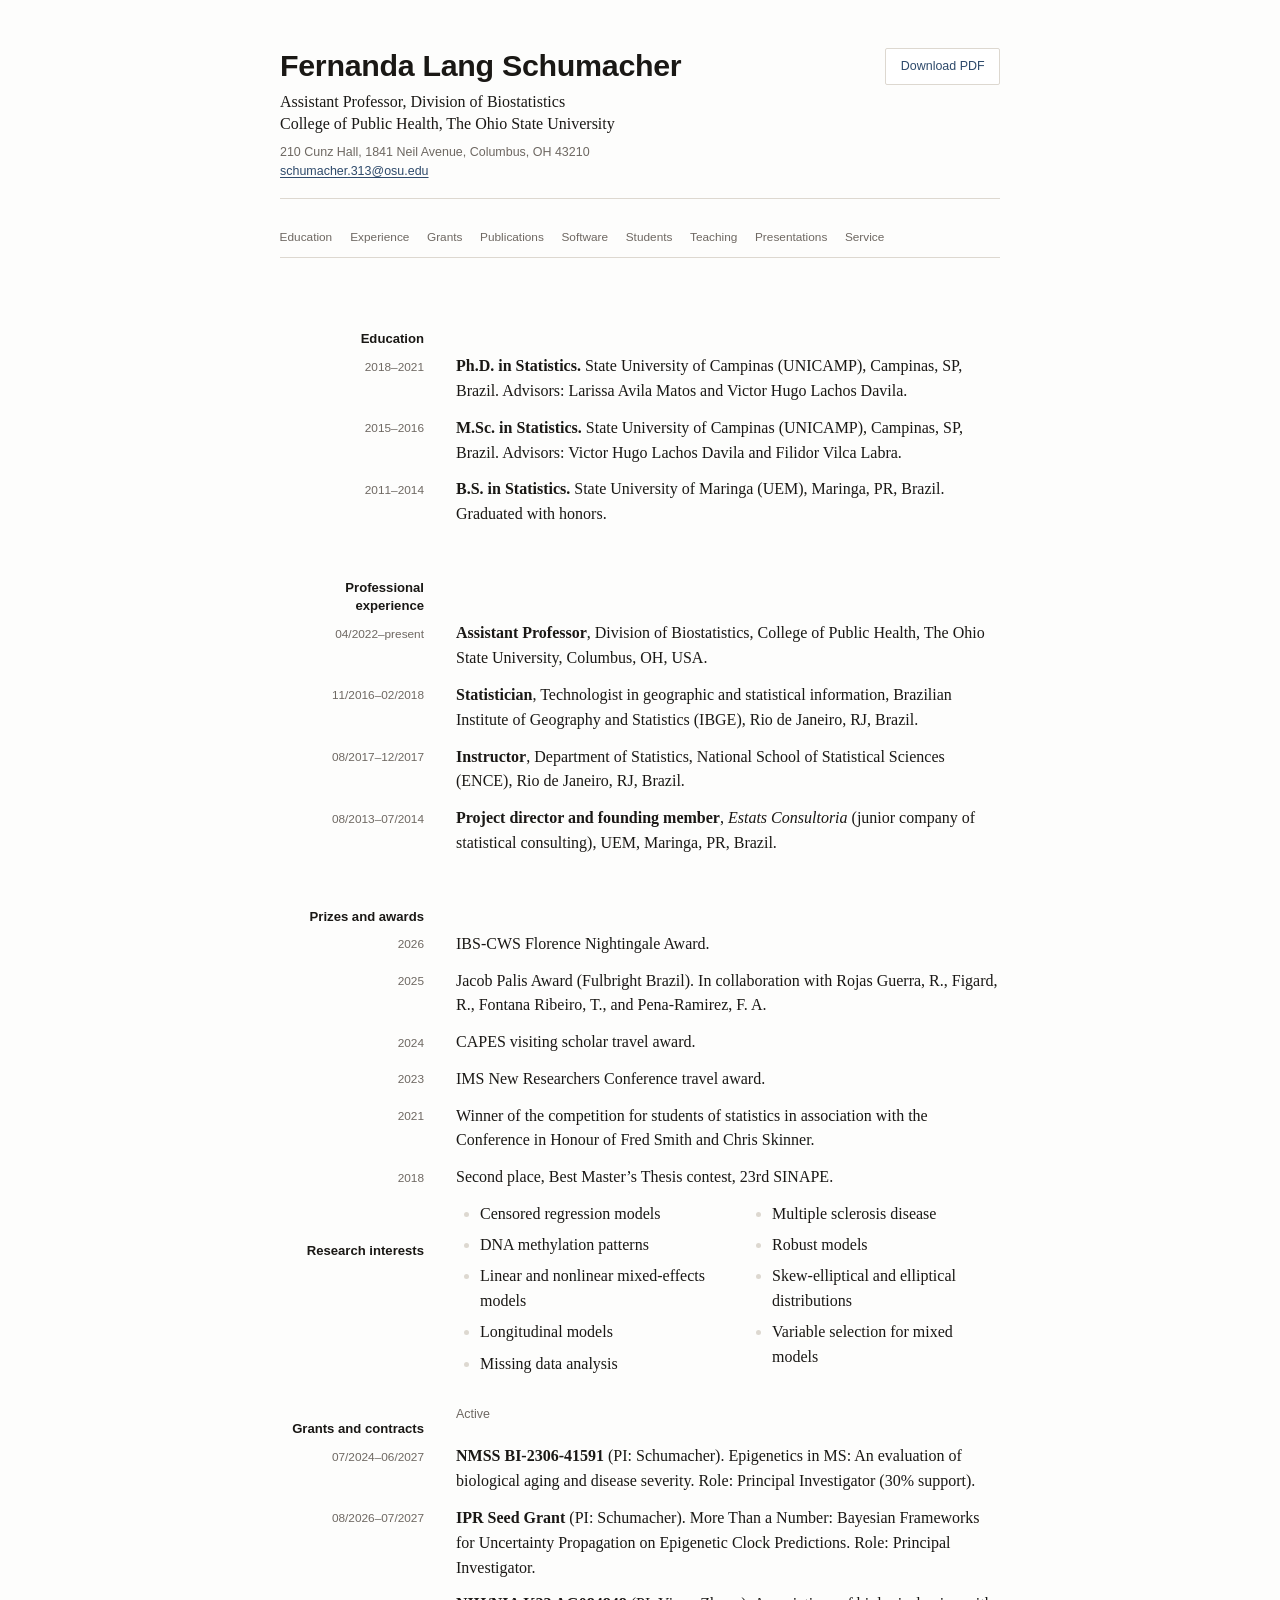
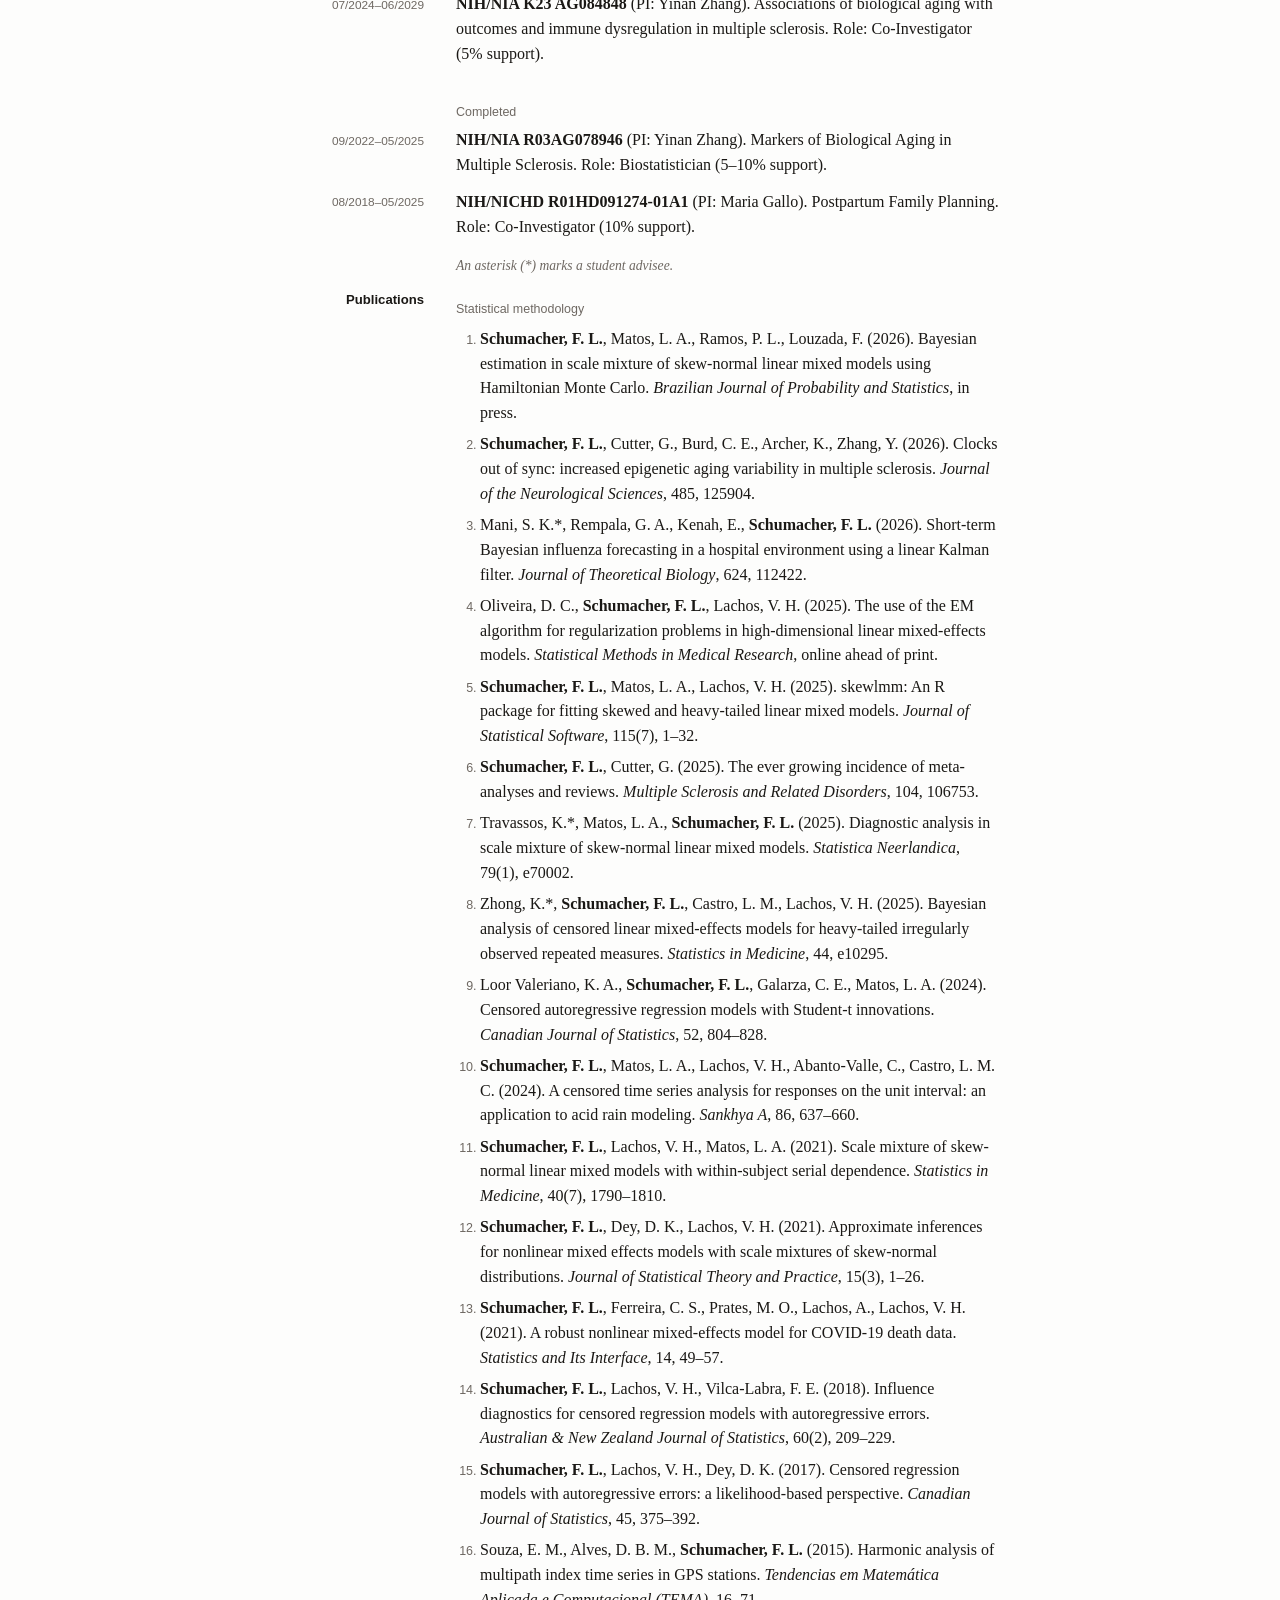
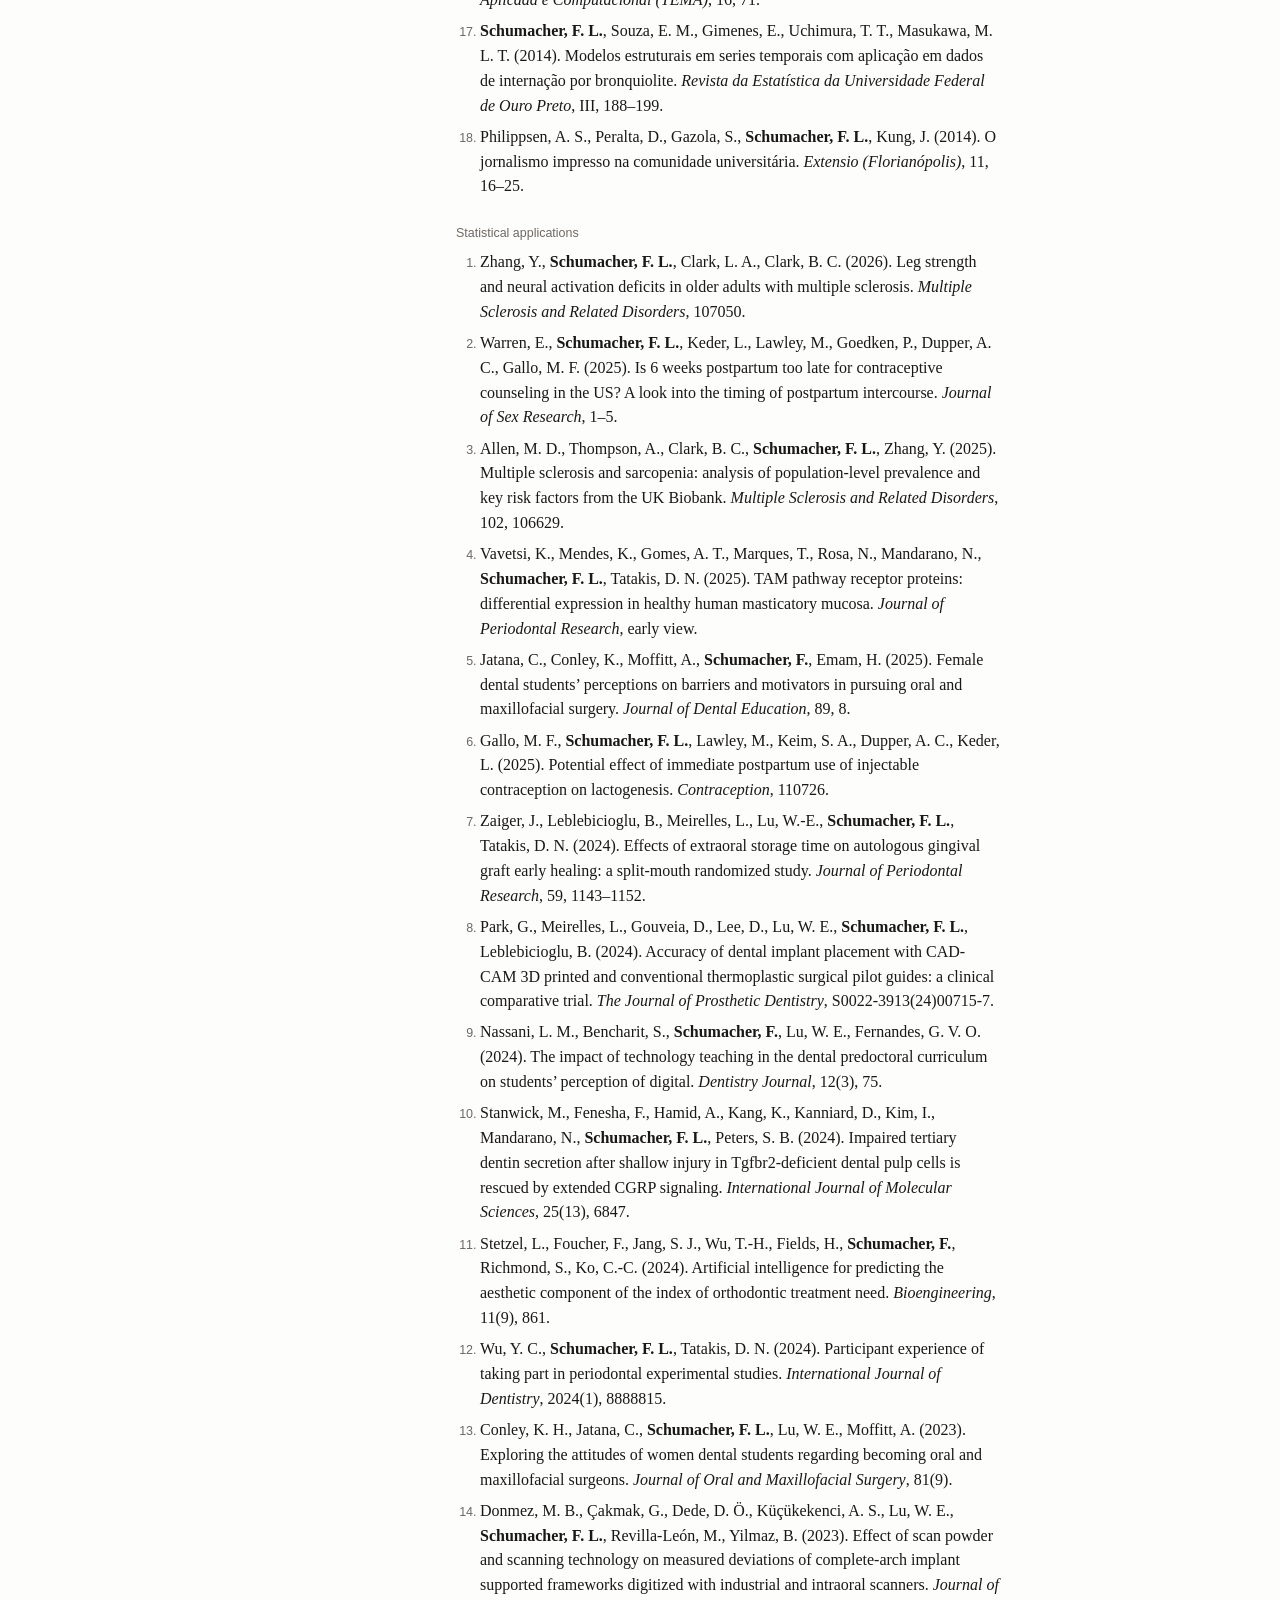
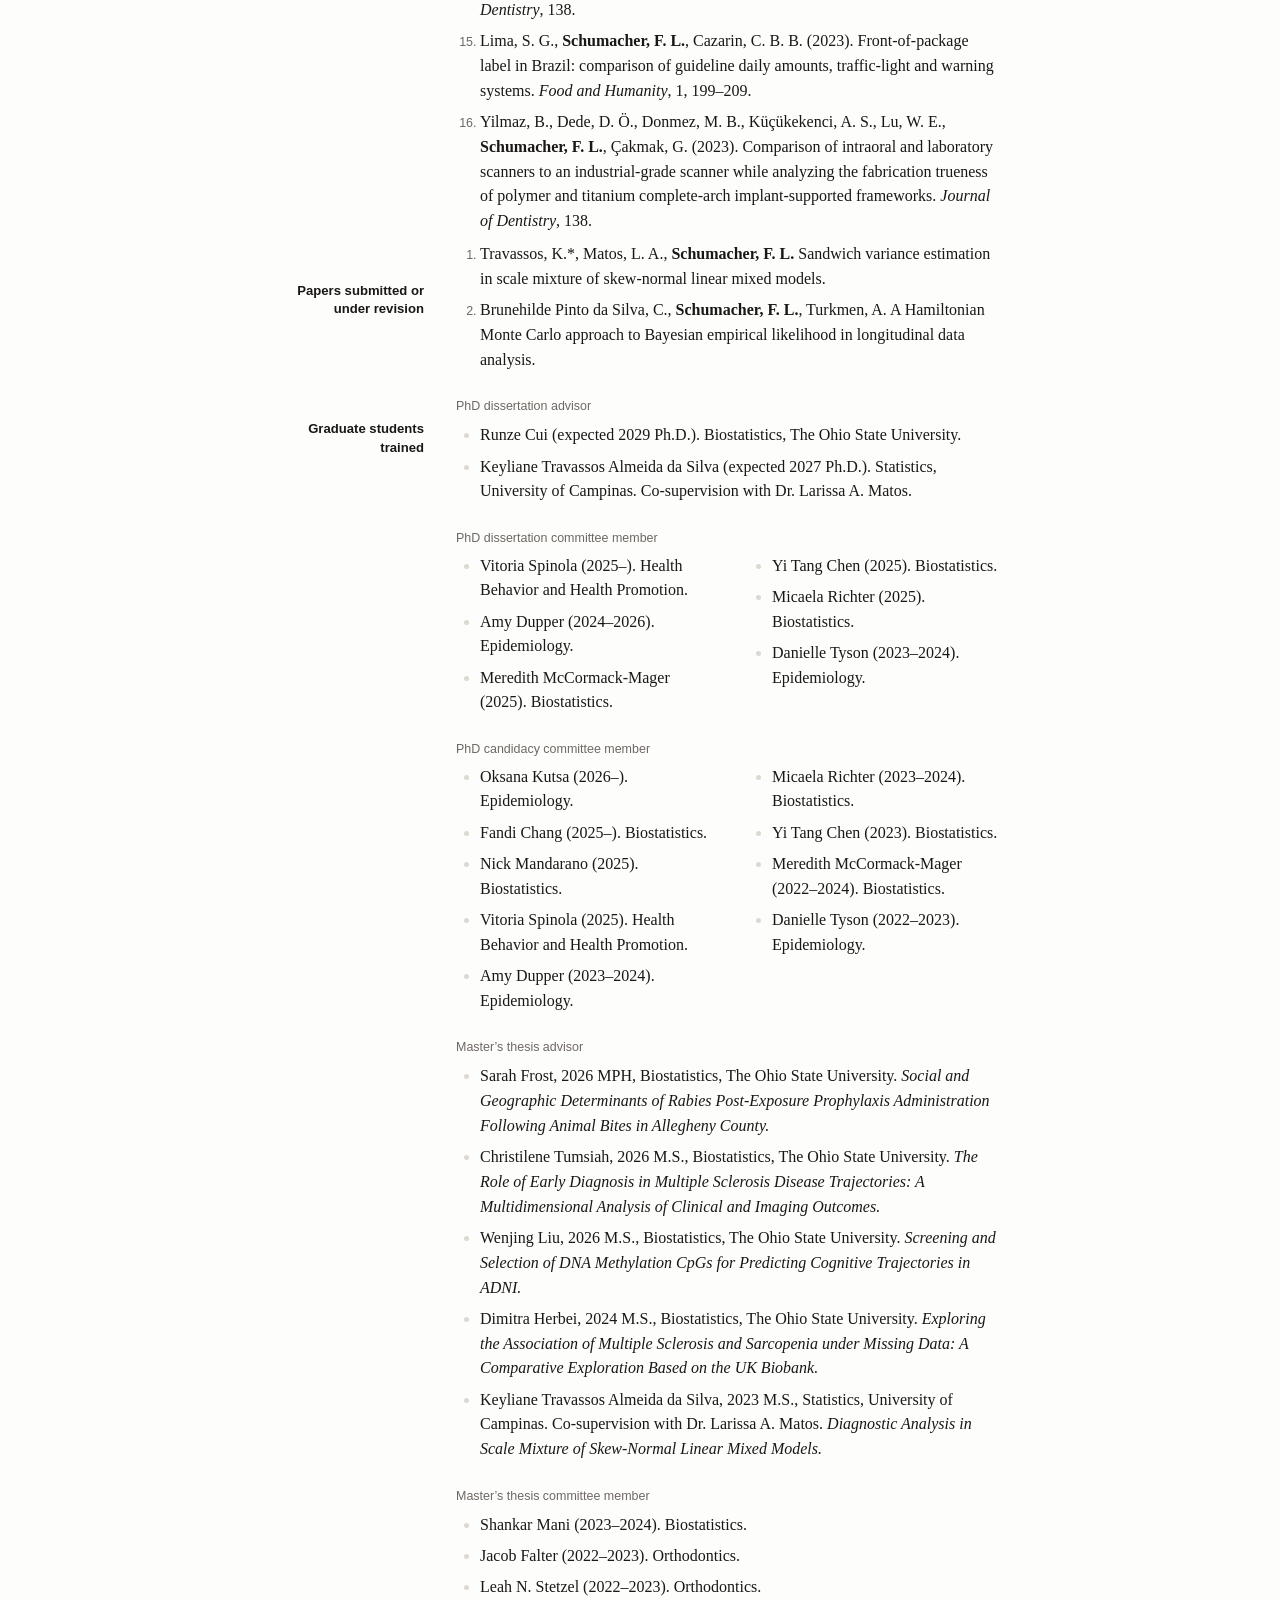
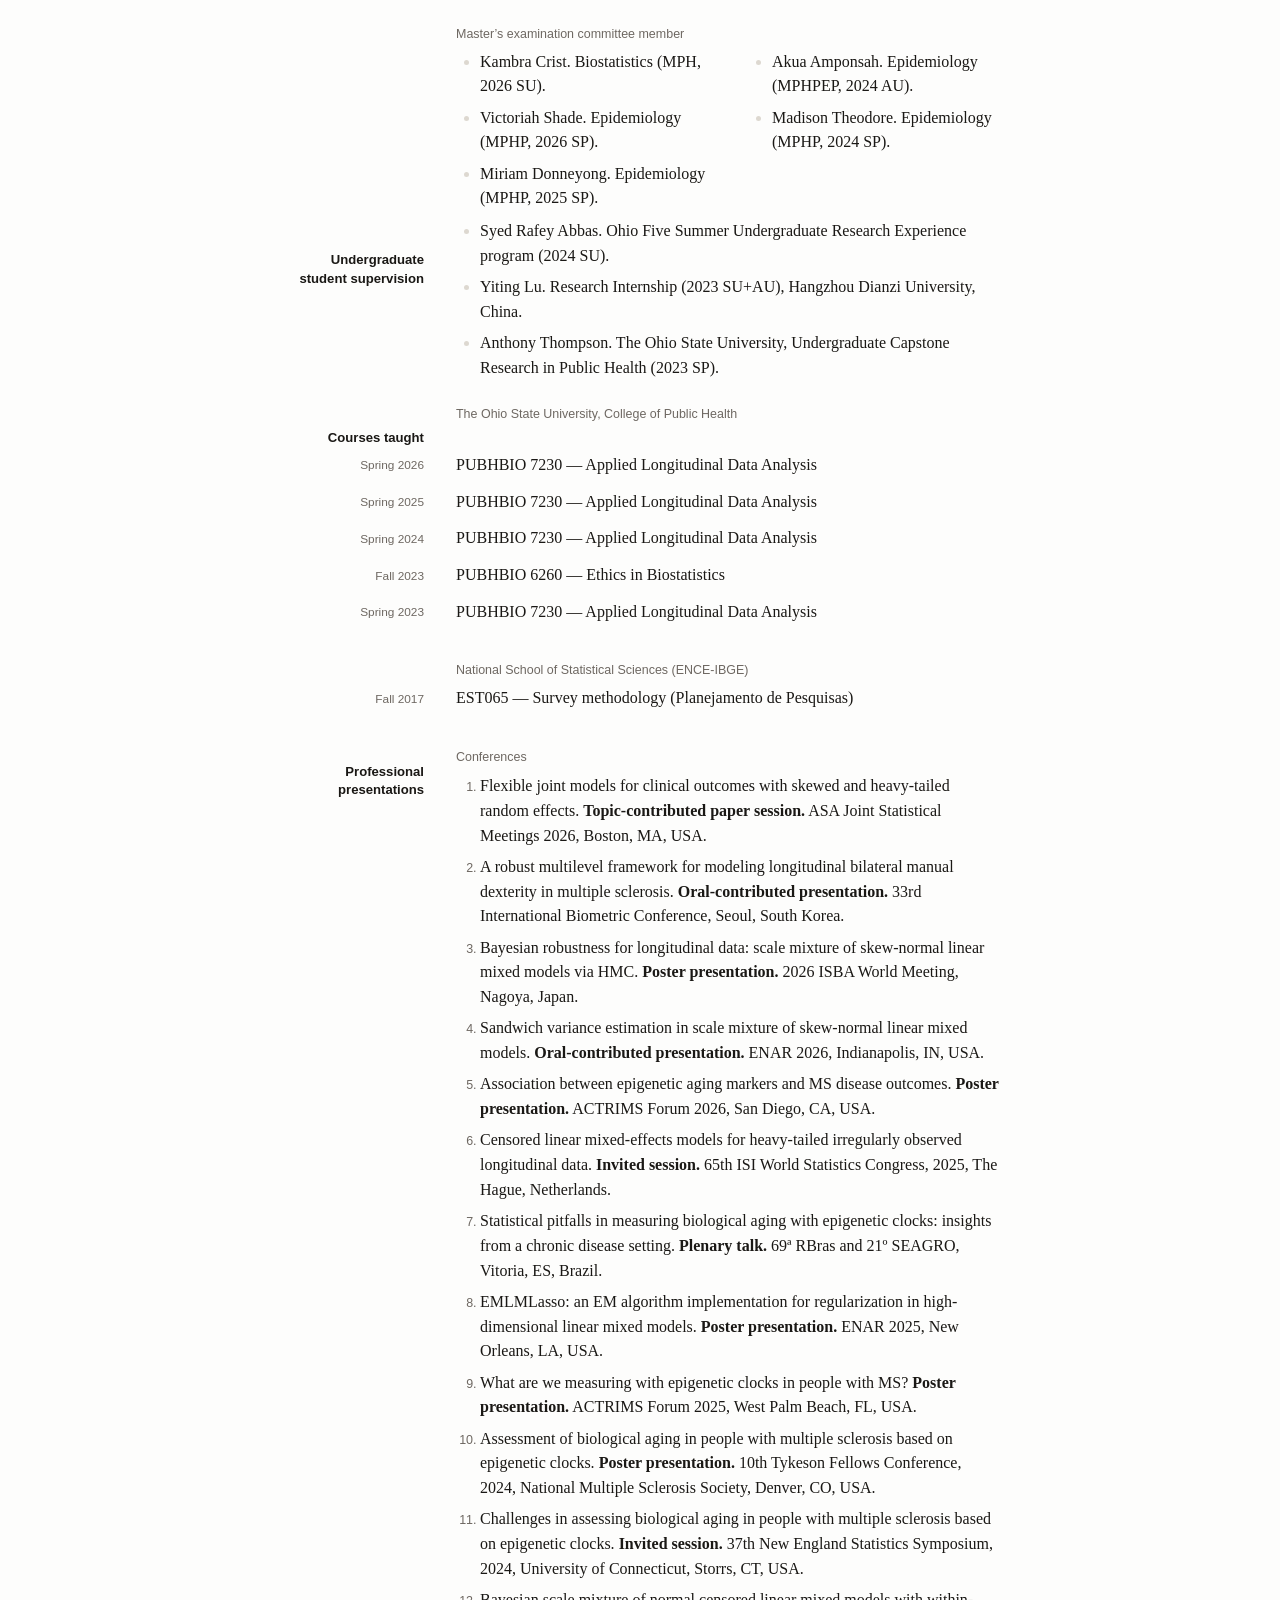
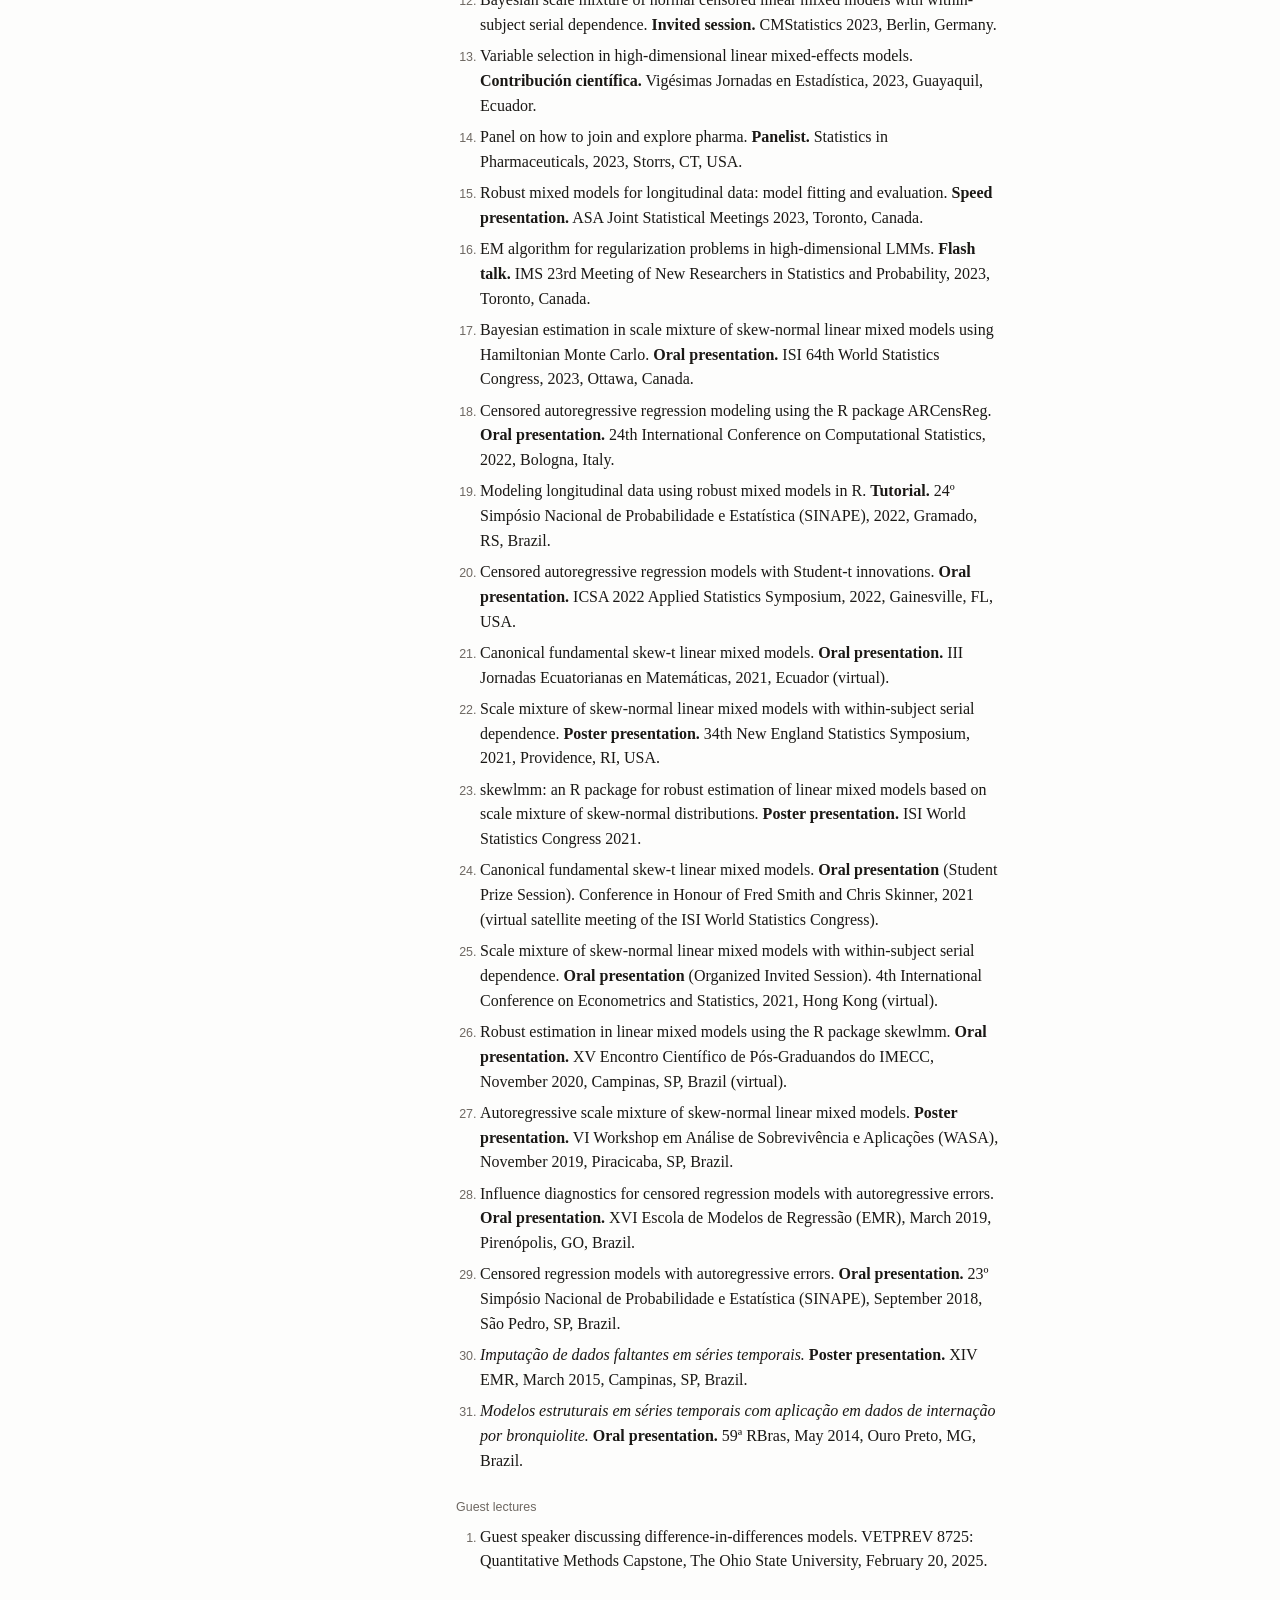
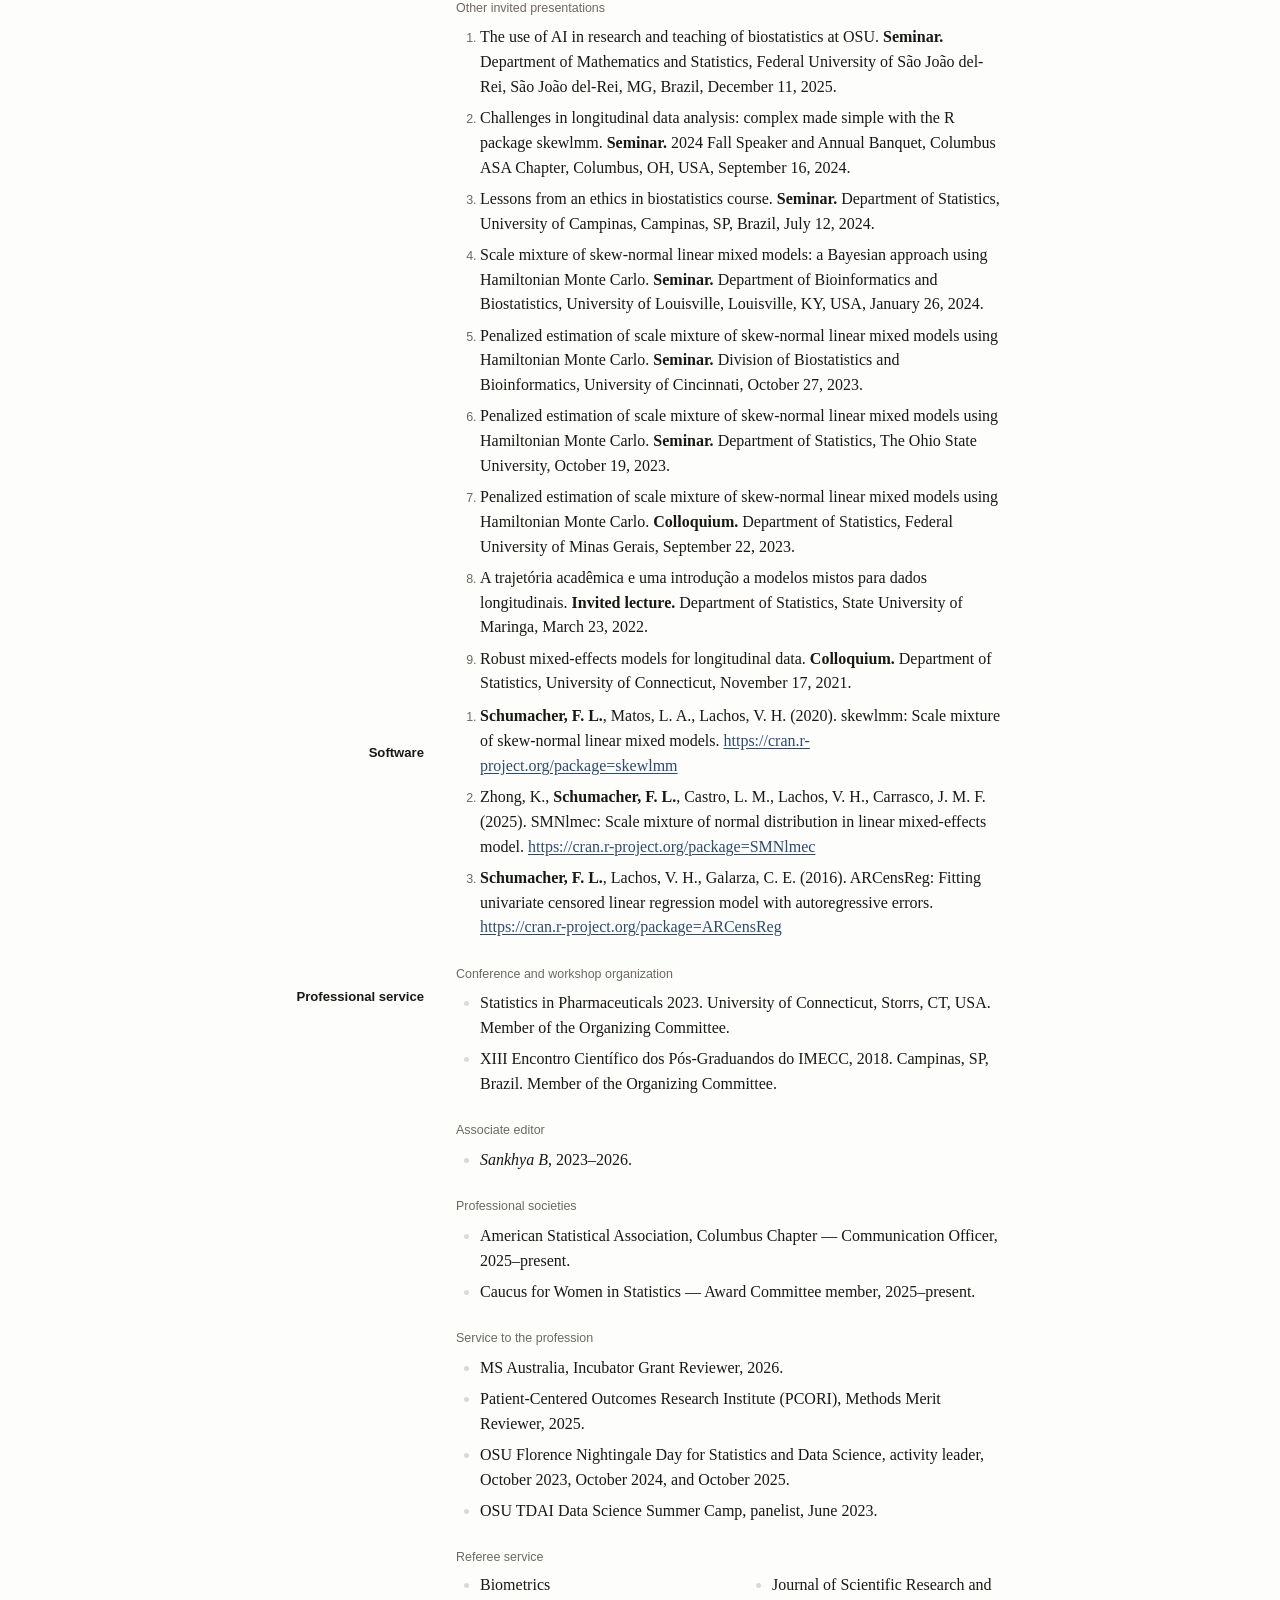
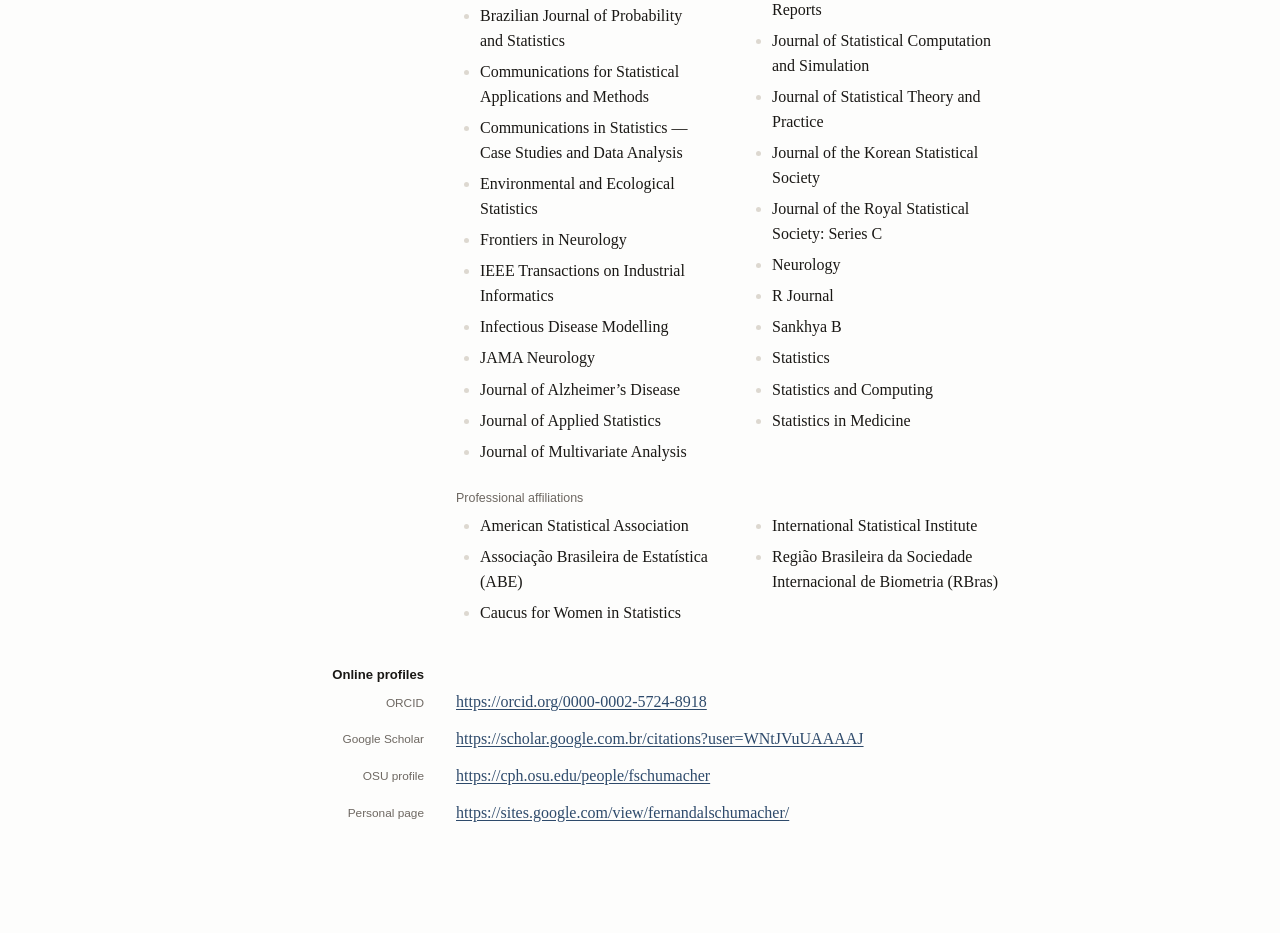
==== commit a58b8b4b: "adding a title" ====
--- a/docs/index.html
+++ b/docs/index.html
@@ -6,8 +6,9 @@
 
 <meta name="viewport" content="width=device-width, initial-scale=1.0, user-scalable=yes">
 
-
-<title>cv</title>
+<meta name="description" content="Curriculum vitae. Assistant Professor of Biostatistics, The Ohio State University.">
+
+<title>Fernanda Lang Schumacher, CV</title>
 <style>
 /* Default styles provided by pandoc.
 ** See https://pandoc.org/MANUAL.html#variables-for-html for config info.
--- a/docs/styles.css
+++ b/docs/styles.css
@@ -15,6 +15,8 @@
   --gutter:  2rem;    /* gap between rail and text column  */
   --measure: 34rem;   /* width of the text column          */
   --page: calc(var(--rail) + var(--gutter) + var(--measure));
+  --pad:   1.5rem;    /* breathing room at the window edges */
+  --inset: calc(var(--rail) + var(--gutter));  /* rail + its gutter */
 
   --serif: "Palatino Linotype", "Book Antiqua", Palatino, "TeX Gyre Pagella",
            "URW Palladio L", Georgia, serif;
@@ -25,8 +27,6 @@
 html { -webkit-text-size-adjust: 100%; }
 
 body {
-  margin: 0;
-  padding: 3rem 1.5rem 6rem;
   background: var(--paper);
   color: var(--ink);
   font-family: var(--serif);
@@ -43,8 +43,7 @@
   align-items: flex-start;
   justify-content: space-between;
   gap: 2rem;
-  max-width: var(--page);
-  margin: 0 auto 1.1rem;
+  margin: 0 0 1.1rem;
   padding-bottom: 1.1rem;
   border-bottom: 1px solid var(--rule);
 }
@@ -86,8 +85,7 @@
   position: sticky;
   top: 0;
   z-index: 5;
-  max-width: var(--page);
-  margin: 0 auto 2rem;
+  margin: 0 0 2rem;
   padding: 0.7rem 0;
   background: var(--paper);
   border-bottom: 1px solid var(--rule);
@@ -101,42 +99,45 @@
 .jump a:hover, .jump a:focus-visible { color: var(--accent); }
 
 /* --- The rail ----------------------------------------------------
-   Sections, nested subsections and definition lists all share the
-   same two-column track, so headings and dates line up on one edge.
+   Quarto emits headings as flat siblings with no <section> wrappers,
+   so the layout cannot rely on them. Instead the page carries a left
+   padding wide enough for the rail, and headings and dates are
+   floated back into it with a negative margin. Floats behave the
+   same in every rendering engine, which matters for a page that has
+   to survive browsers, print, and whatever Quarto emits next.
    ----------------------------------------------------------------- */
 
-section.level1,
-section.level2,
-dl {
-  display: grid;
-  grid-template-columns: var(--rail) 1fr;
-  column-gap: var(--gutter);
-  row-gap: 0;
-  align-items: start;
-}
-
-section.level1 {
-  max-width: var(--page);
+body {
+  max-width: calc(var(--page) + 3rem);
   margin: 0 auto;
-}
-
-section.level1 > *  { grid-column: 2; min-width: 0; }
-section.level2 > *  { grid-column: 2; min-width: 0; }
-section.level1 > dl,
-section.level2 > dl,
-section.level1 > section.level2 { grid-column: 1 / -1; }
-
-section.level1 > h1 {
-  grid-column: 1;
-  margin: 2.5rem 0 0.35rem;
+  padding: 3rem var(--pad) 6rem calc(var(--inset) + var(--pad));
+}
+
+/* Masthead and jump bar reclaim the rail so they span the full width. */
+.masthead, .jump { margin-left: calc(-1 * var(--inset)); }
+
+h1 {
+  float: left;
+  clear: left;
+  width: var(--rail);
+  margin: 2.5rem 0 0.35rem calc(-1 * var(--inset));
   font-family: var(--sans);
   font-size: 0.82rem;
   font-weight: 700;
-  line-height: 1.35;
+  line-height: 1.4;
   text-align: right;
   color: var(--ink);
   scroll-margin-top: 3.5rem;
 }
+.masthead h1 {
+  float: none;
+  width: auto;
+  margin: 0 0 0.5rem;
+  font-size: 1.9rem;
+  line-height: 1.15;
+  letter-spacing: -0.01em;
+  text-align: left;
+}
 
 h2 {
   font-family: var(--sans);
@@ -147,19 +148,32 @@
   line-height: 1.4;
 }
 
-/* --- Dated entries ------------------------------------------------ */
-
-dl { margin: 0.35rem 0 0; row-gap: 0.75rem; }
+/* --- Dated entries ------------------------------------------------
+   The dl reclaims the rail, the term floats into it, and the
+   definition keeps clear of it. Dates land on the same right edge as
+   the section headings.
+   ----------------------------------------------------------------- */
+
+dl {
+  clear: left;          /* keep the first entry below the section heading */
+  margin: 0.35rem 0 0 calc(-1 * var(--inset));
+}
 dt {
-  grid-column: 1;
+  float: left;
+  clear: left;
+  width: var(--rail);
+  padding-top: 0.28rem;
+  font-family: var(--sans);
+  font-size: 0.74rem;
+  line-height: 1.5;
   text-align: right;
-  font-family: var(--sans);
-  font-size: 0.74rem;
-  line-height: 1.9;
-  color: var(--muted);
-}
-dd { grid-column: 2; margin: 0; }
+  color: var(--muted);
+}
+dd {
+  margin: 0 0 0.75rem var(--inset);
+}
 dd > p { margin: 0; }
+dl::after { content: ""; display: block; clear: left; }
 
 /* --- Lists --------------------------------------------------------- */
 
@@ -189,26 +203,38 @@
 
 @media (max-width: 760px) {
   body { padding: 1.75rem 1.1rem 4rem; }
+  .masthead, .jump { margin-left: 0; }
   .masthead { flex-direction: column; gap: 1rem; }
 
-  section.level1, section.level2, dl { display: block; }
-
-  section.level1 > h1 {
+  dl { margin-left: 0; }
+  dt { float: none; width: auto; text-align: left; padding-top: 0.7rem; }
+  dd { margin-left: 0; }
+
+  h1 {
+    float: none;
+    width: auto;
     margin: 2.2rem 0 0.3rem;
     text-align: left;
     font-size: 0.9rem;
   }
-  dt { text-align: left; margin-top: 0.7rem; line-height: 1.5; }
-  dd { margin: 0; }
   .columns-two { columns: 1; }
 }
 
-/* --- Printing the web page (the PDF is the real export) -------------- */
+/* --- Printing the web page (the PDF is the real export) --------------
+   The rail is kept, but the window padding and centring are dropped,
+   otherwise the negative margins that create the rail push the
+   masthead off the left edge of the paper.
+   ----------------------------------------------------------------- */
 
 @media print {
   .jump, .pdf-button { display: none; }
-  body { padding: 0; background: #fff; }
+  body {
+    max-width: none;
+    margin: 0;
+    padding: 0 0 0 var(--inset);
+    background: #fff;
+  }
   a { color: var(--ink); text-decoration: none; }
-  section.level1 > h1 { break-after: avoid; }
+  h1 { break-after: avoid; }
   li, dd, dt { break-inside: avoid; }
 }
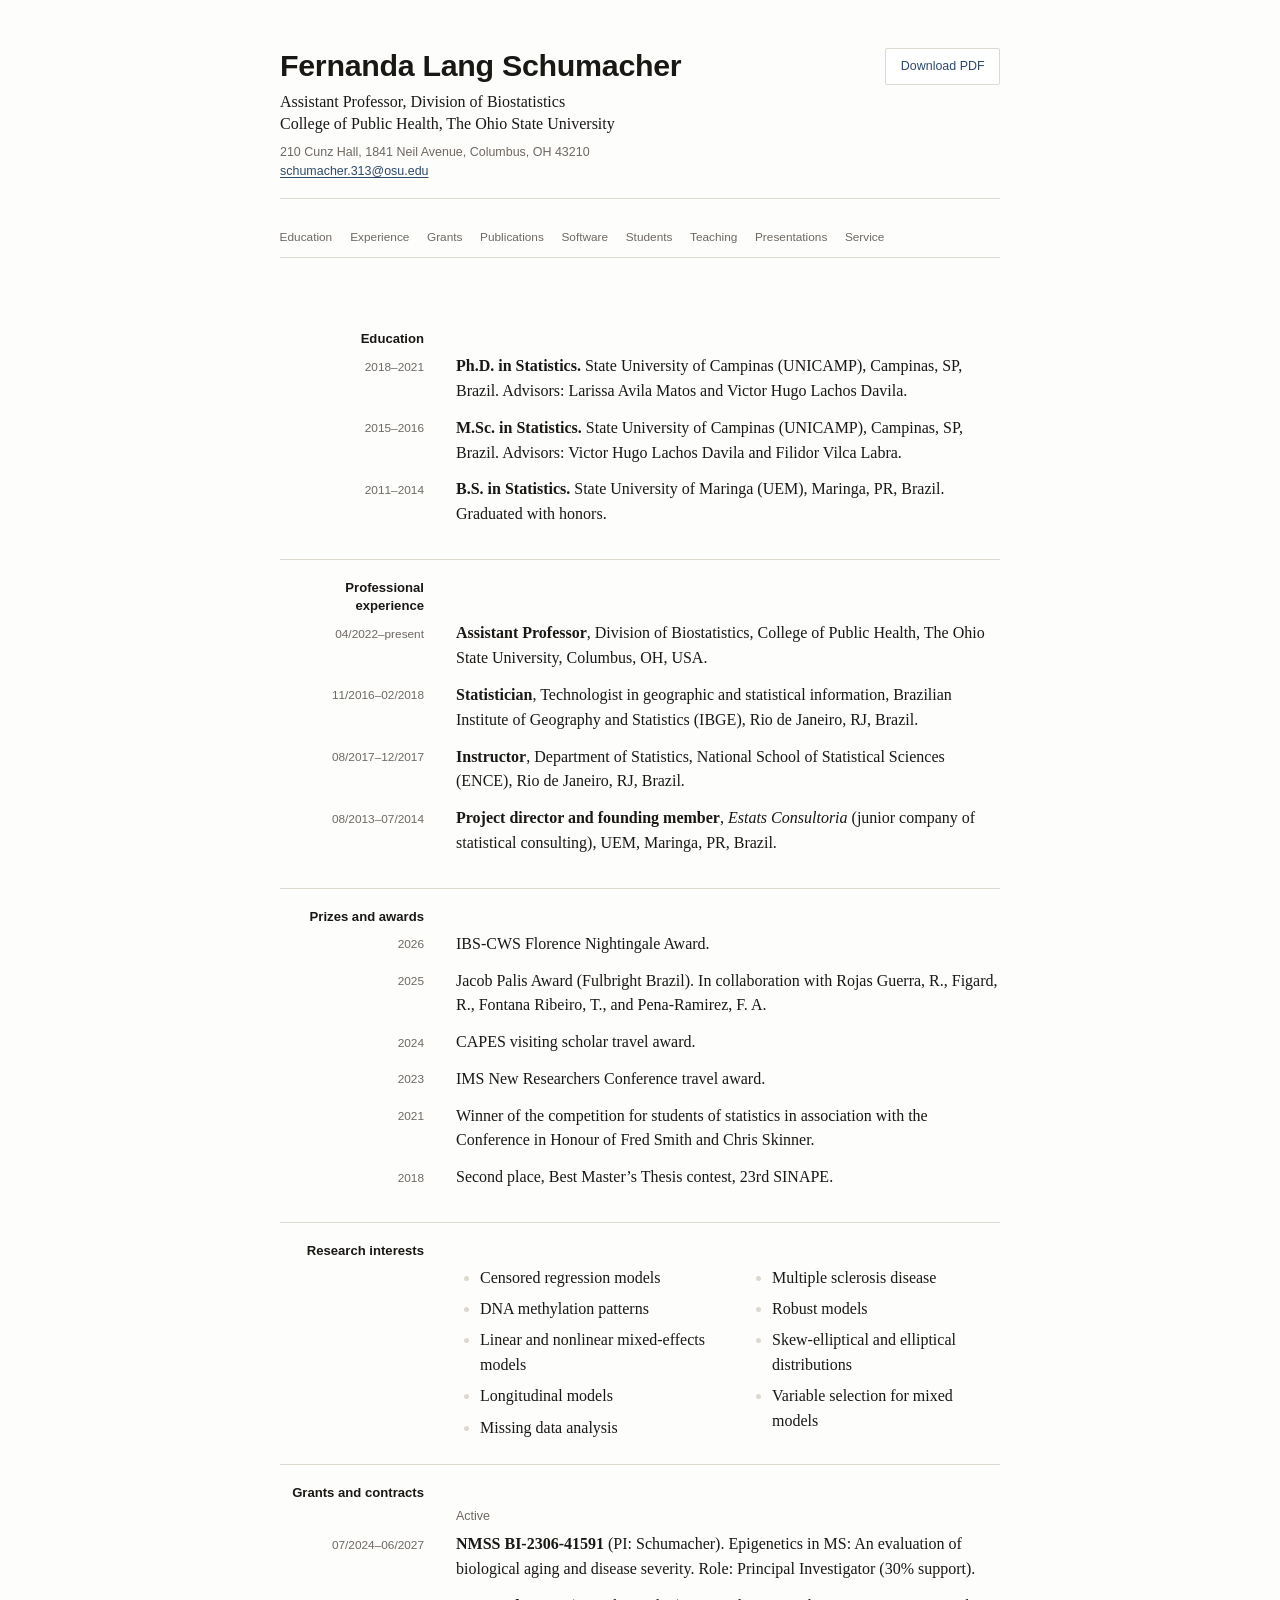
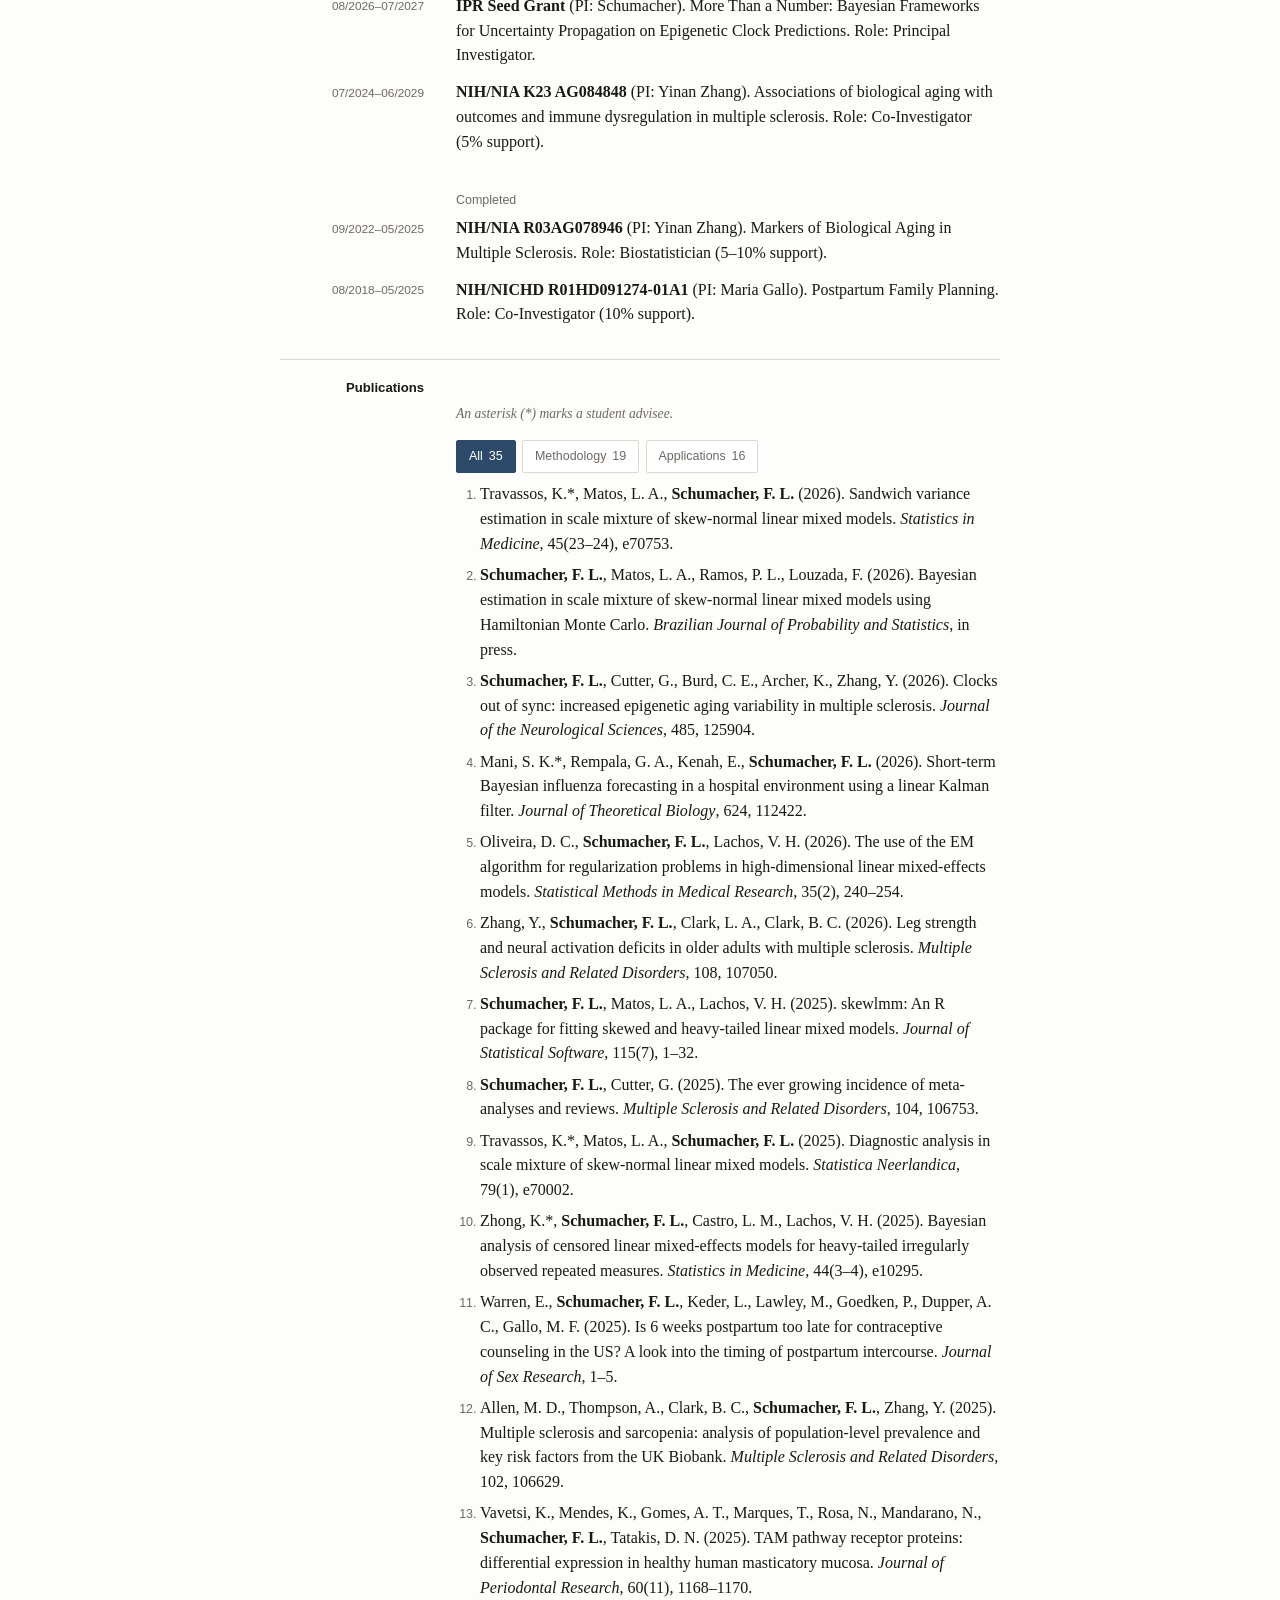
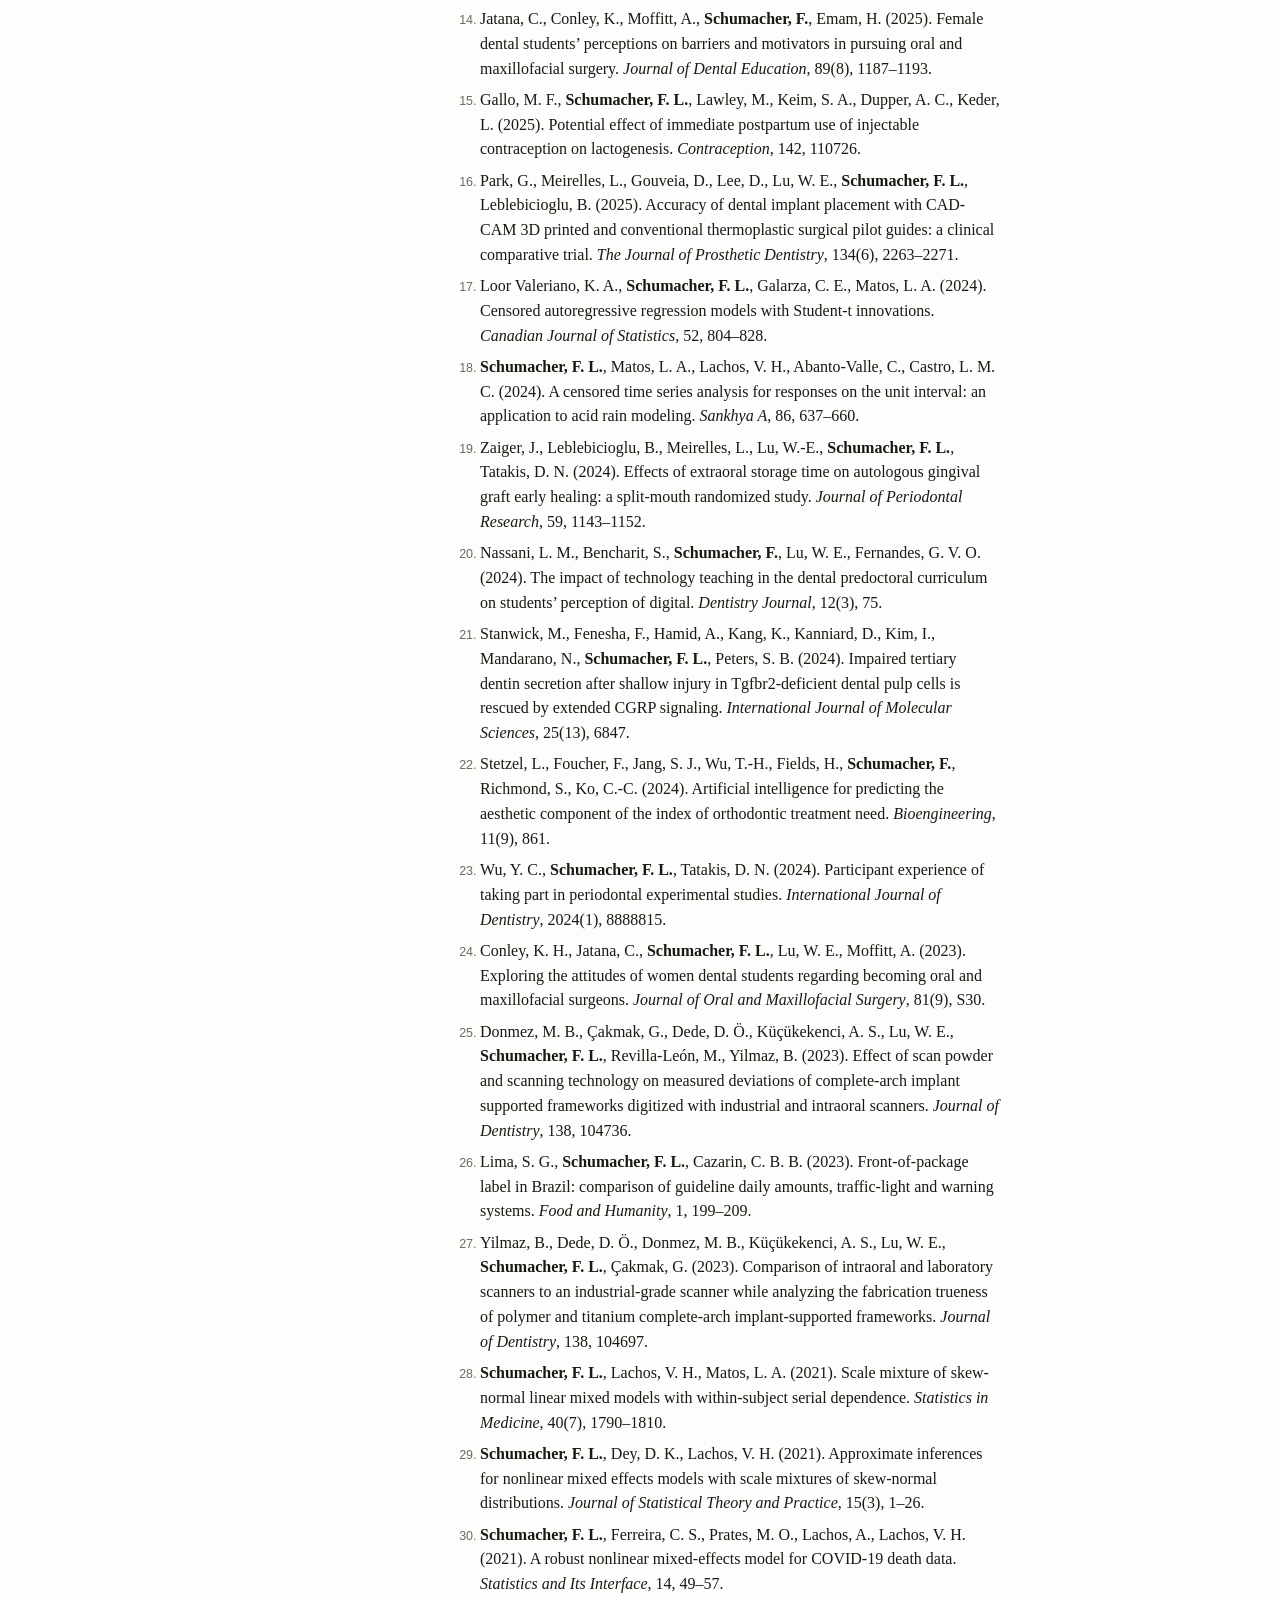
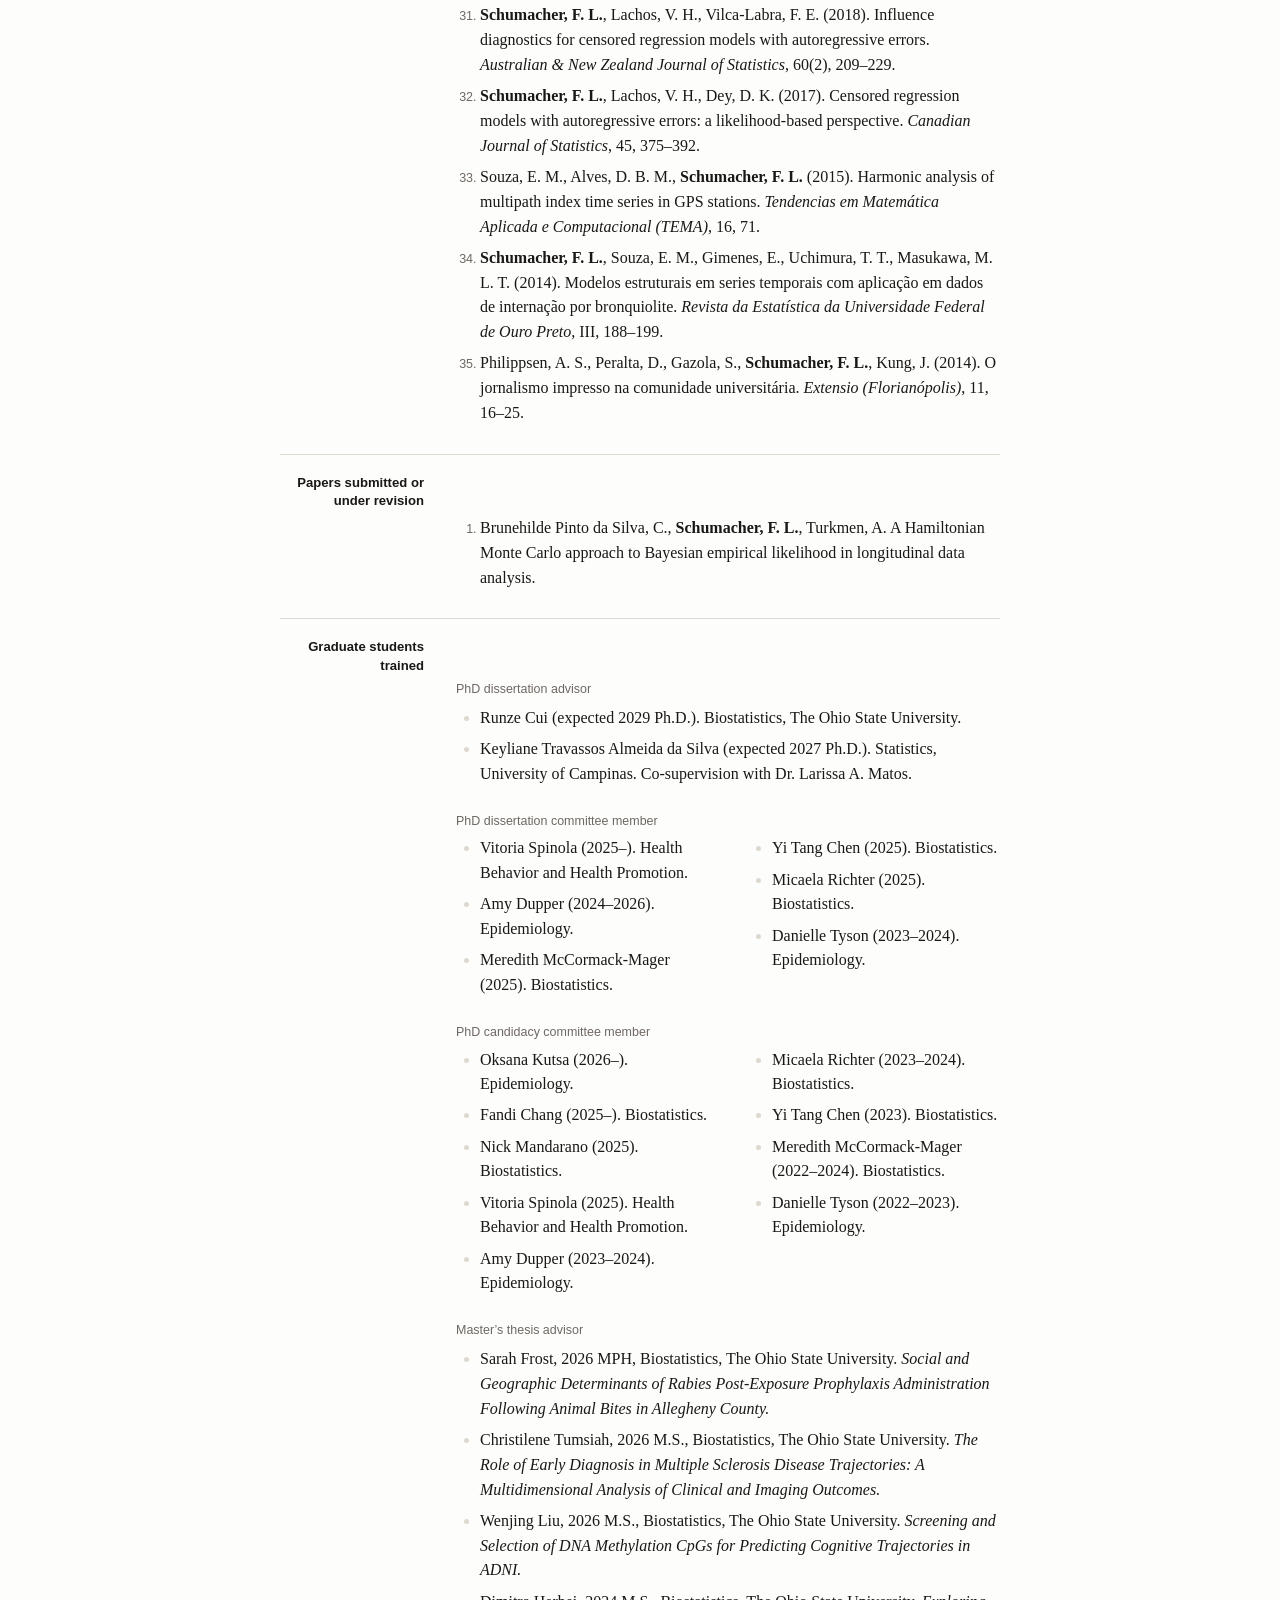
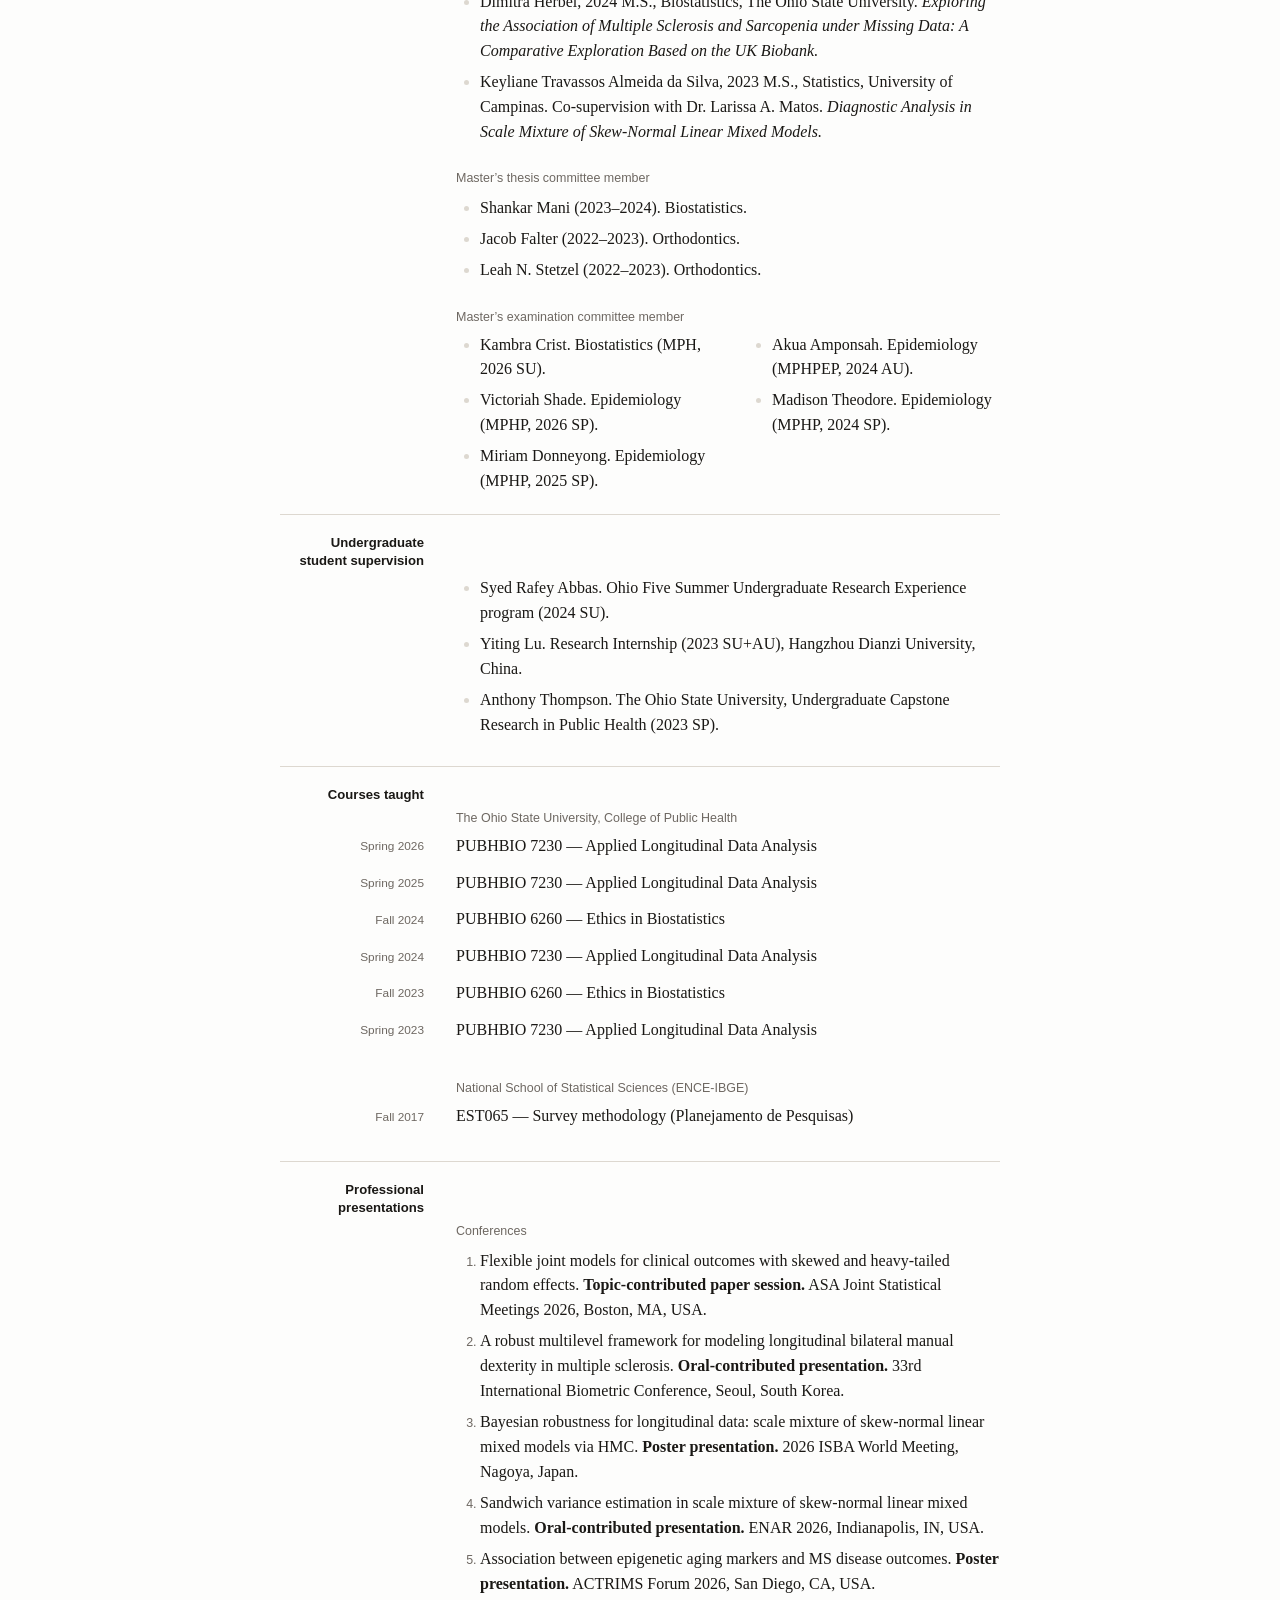
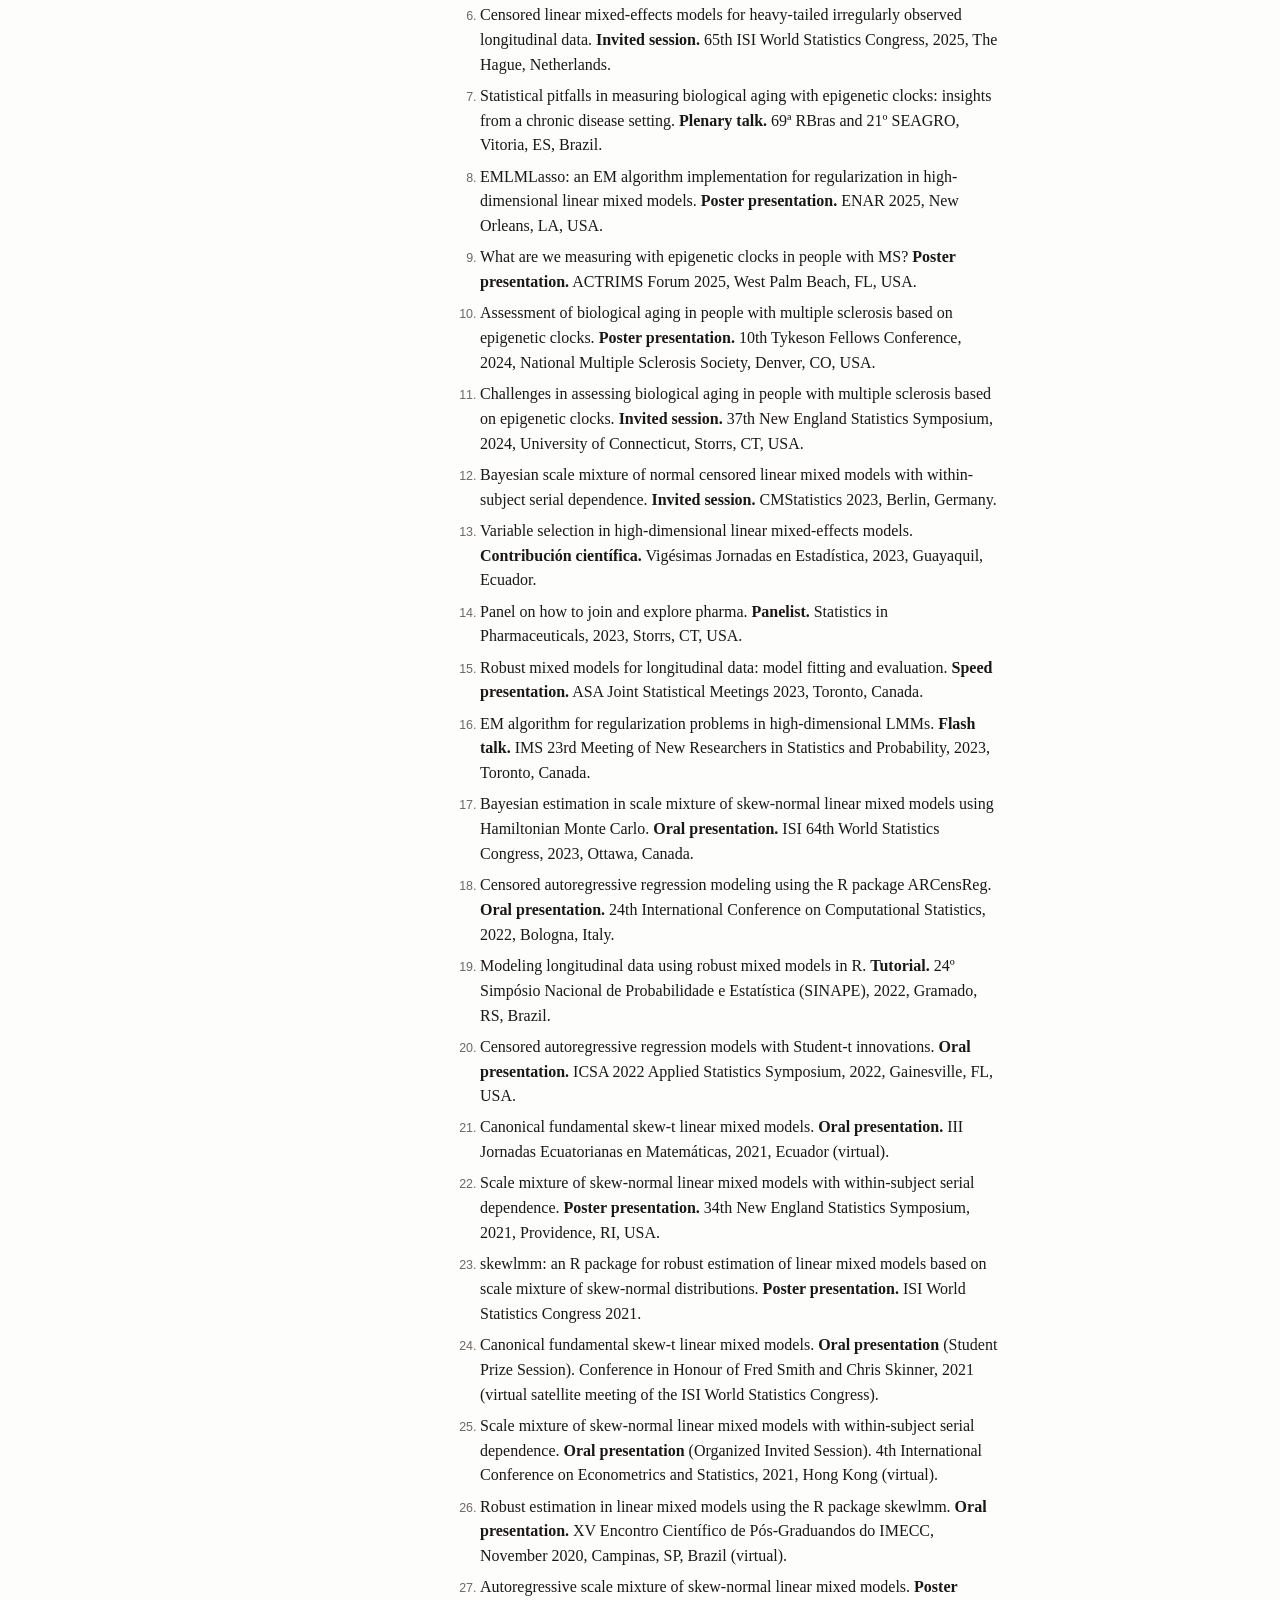
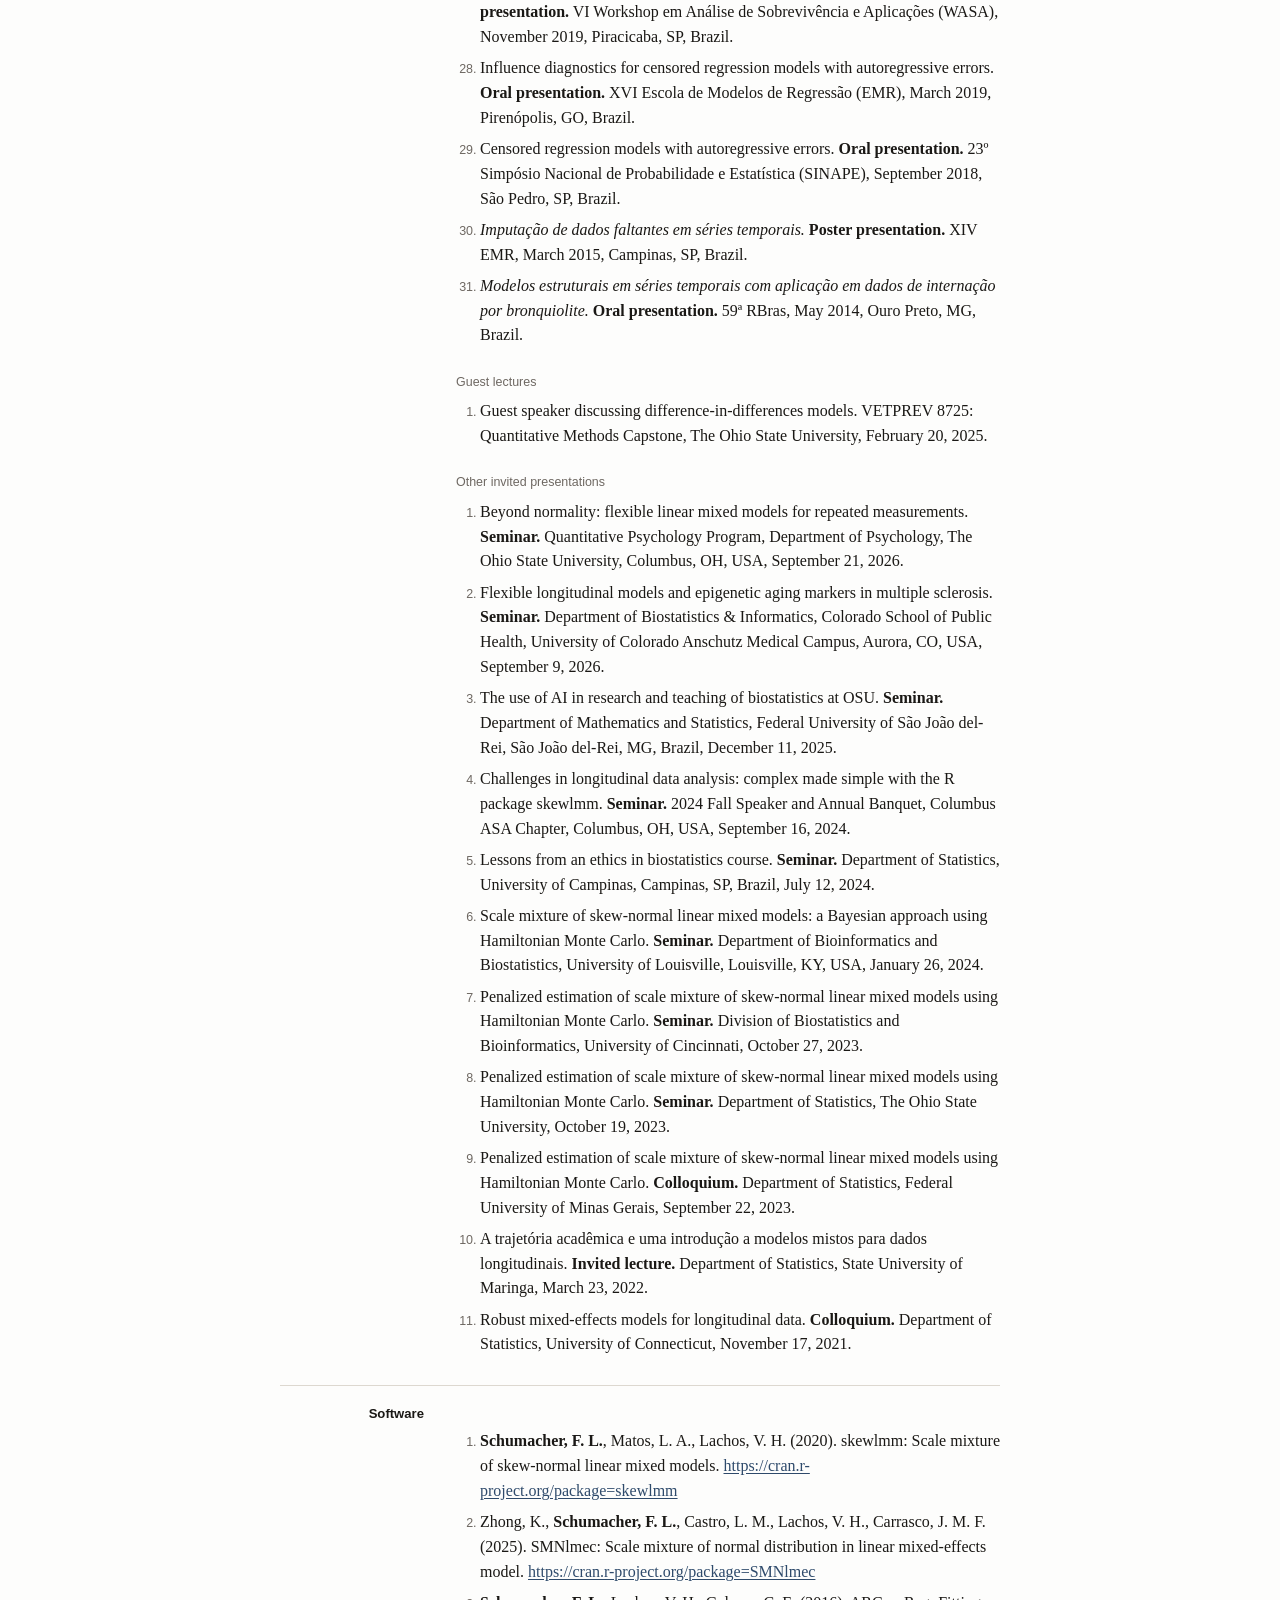
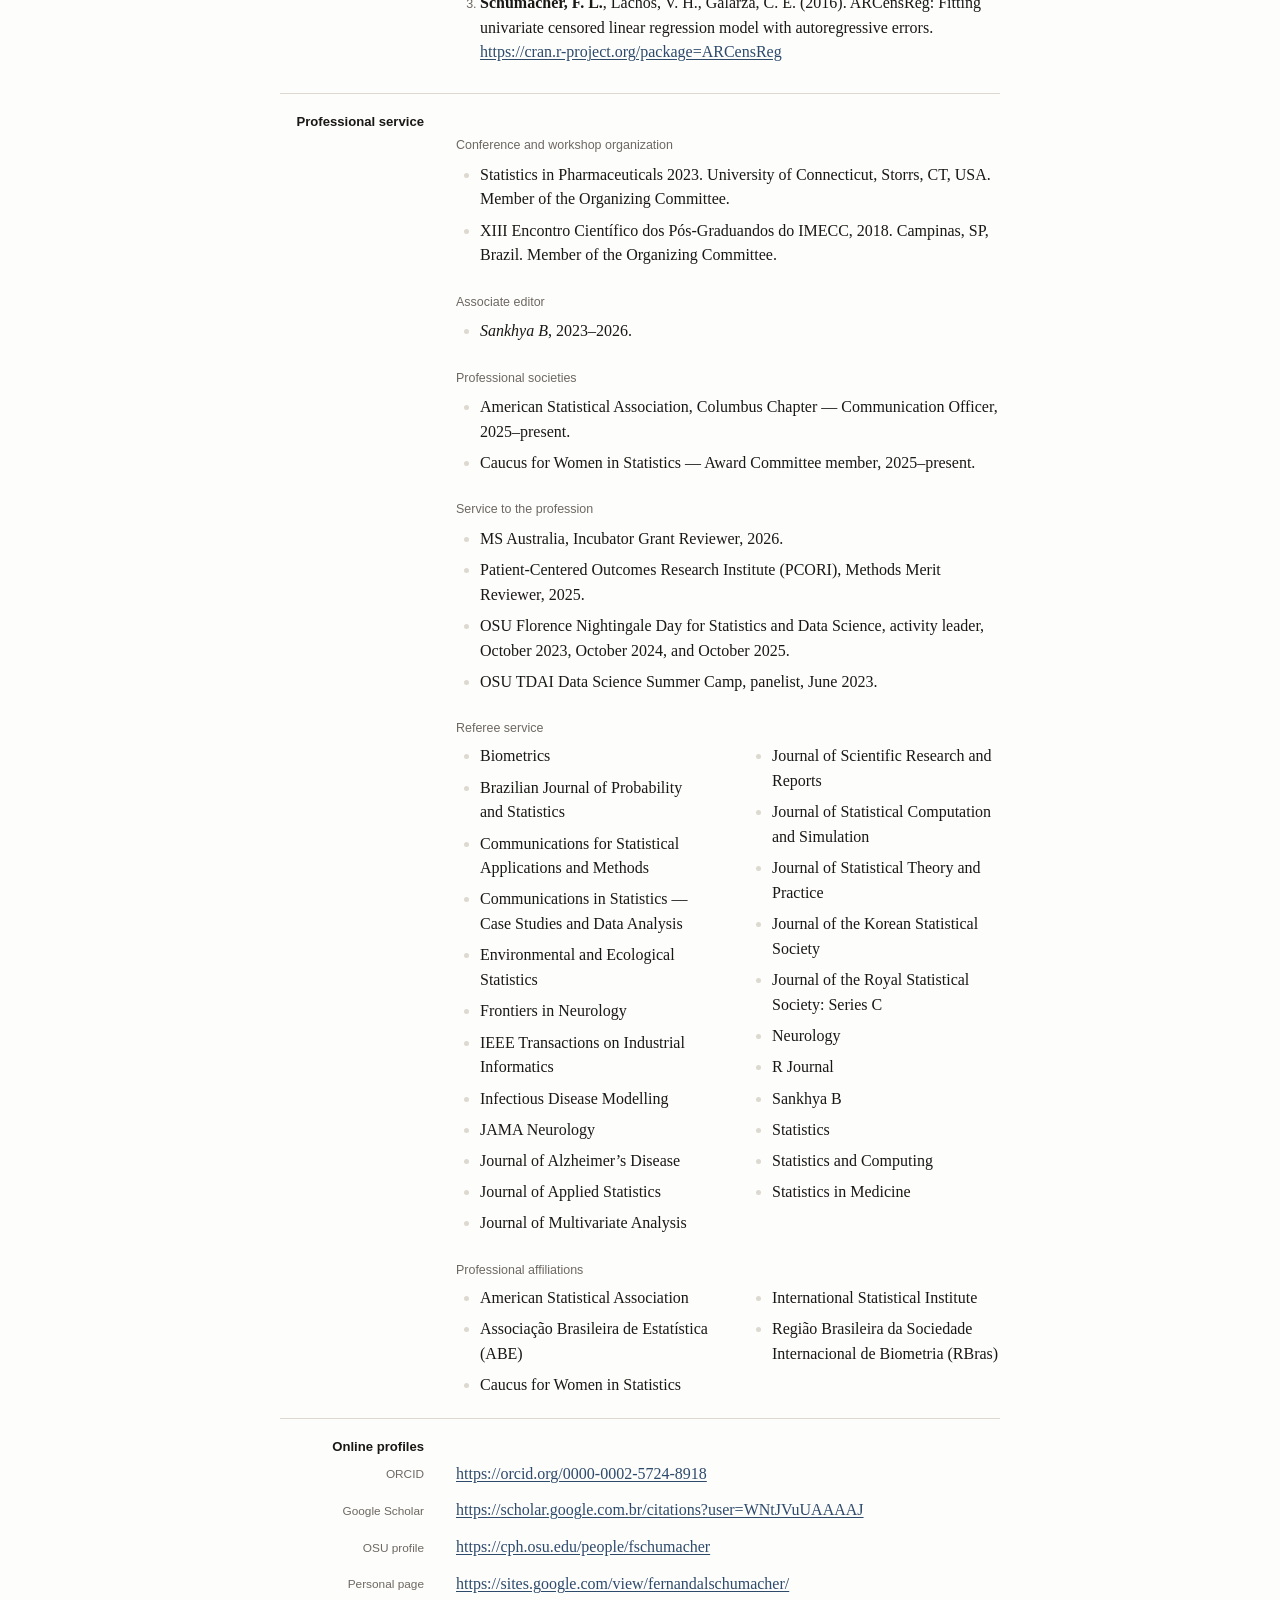
==== commit 30d7ef96: "september updates and style changes" ====
--- a/docs/index.html
+++ b/docs/index.html
@@ -71,6 +71,7 @@
   <a href="#professional-presentations">Presentations</a>
   <a href="#professional-service">Service</a>
 </nav>
+<main id="content">
 <h1 id="education">Education</h1>
 <dl>
 <dt>2018–2021</dt>
@@ -179,14 +180,15 @@
 </div>
 <h2 id="statistical-methodology">Statistical methodology</h2>
 <ol type="1">
+<li>Travassos, K.*, Matos, L. A., <strong>Schumacher, F. L.</strong> (2026). Sandwich variance estimation in scale mixture of skew-normal linear mixed models. <em>Statistics in Medicine</em>, 45(23–24), e70753.</li>
 <li><strong>Schumacher, F. L.</strong>, Matos, L. A., Ramos, P. L., Louzada, F. (2026). Bayesian estimation in scale mixture of skew-normal linear mixed models using Hamiltonian Monte Carlo. <em>Brazilian Journal of Probability and Statistics</em>, in press.</li>
 <li><strong>Schumacher, F. L.</strong>, Cutter, G., Burd, C. E., Archer, K., Zhang, Y. (2026). Clocks out of sync: increased epigenetic aging variability in multiple sclerosis. <em>Journal of the Neurological Sciences</em>, 485, 125904.</li>
 <li>Mani, S. K.*, Rempala, G. A., Kenah, E., <strong>Schumacher, F. L.</strong> (2026). Short-term Bayesian influenza forecasting in a hospital environment using a linear Kalman filter. <em>Journal of Theoretical Biology</em>, 624, 112422.</li>
-<li>Oliveira, D. C., <strong>Schumacher, F. L.</strong>, Lachos, V. H. (2025). The use of the EM algorithm for regularization problems in high-dimensional linear mixed-effects models. <em>Statistical Methods in Medical Research</em>, online ahead of print.</li>
+<li>Oliveira, D. C., <strong>Schumacher, F. L.</strong>, Lachos, V. H. (2026). The use of the EM algorithm for regularization problems in high-dimensional linear mixed-effects models. <em>Statistical Methods in Medical Research</em>, 35(2), 240–254.</li>
 <li><strong>Schumacher, F. L.</strong>, Matos, L. A., Lachos, V. H. (2025). skewlmm: An R package for fitting skewed and heavy-tailed linear mixed models. <em>Journal of Statistical Software</em>, 115(7), 1–32.</li>
 <li><strong>Schumacher, F. L.</strong>, Cutter, G. (2025). The ever growing incidence of meta-analyses and reviews. <em>Multiple Sclerosis and Related Disorders</em>, 104, 106753.</li>
 <li>Travassos, K.*, Matos, L. A., <strong>Schumacher, F. L.</strong> (2025). Diagnostic analysis in scale mixture of skew-normal linear mixed models. <em>Statistica Neerlandica</em>, 79(1), e70002.</li>
-<li>Zhong, K.*, <strong>Schumacher, F. L.</strong>, Castro, L. M., Lachos, V. H. (2025). Bayesian analysis of censored linear mixed-effects models for heavy-tailed irregularly observed repeated measures. <em>Statistics in Medicine</em>, 44, e10295.</li>
+<li>Zhong, K.*, <strong>Schumacher, F. L.</strong>, Castro, L. M., Lachos, V. H. (2025). Bayesian analysis of censored linear mixed-effects models for heavy-tailed irregularly observed repeated measures. <em>Statistics in Medicine</em>, 44(3–4), e10295.</li>
 <li>Loor Valeriano, K. A., <strong>Schumacher, F. L.</strong>, Galarza, C. E., Matos, L. A. (2024). Censored autoregressive regression models with Student-t innovations. <em>Canadian Journal of Statistics</em>, 52, 804–828.</li>
 <li><strong>Schumacher, F. L.</strong>, Matos, L. A., Lachos, V. H., Abanto-Valle, C., Castro, L. M. C. (2024). A censored time series analysis for responses on the unit interval: an application to acid rain modeling. <em>Sankhya A</em>, 86, 637–660.</li>
 <li><strong>Schumacher, F. L.</strong>, Lachos, V. H., Matos, L. A. (2021). Scale mixture of skew-normal linear mixed models with within-subject serial dependence. <em>Statistics in Medicine</em>, 40(7), 1790–1810.</li>
@@ -200,26 +202,25 @@
 </ol>
 <h2 id="statistical-applications">Statistical applications</h2>
 <ol type="1">
-<li>Zhang, Y., <strong>Schumacher, F. L.</strong>, Clark, L. A., Clark, B. C. (2026). Leg strength and neural activation deficits in older adults with multiple sclerosis. <em>Multiple Sclerosis and Related Disorders</em>, 107050.</li>
+<li>Zhang, Y., <strong>Schumacher, F. L.</strong>, Clark, L. A., Clark, B. C. (2026). Leg strength and neural activation deficits in older adults with multiple sclerosis. <em>Multiple Sclerosis and Related Disorders</em>, 108, 107050.</li>
 <li>Warren, E., <strong>Schumacher, F. L.</strong>, Keder, L., Lawley, M., Goedken, P., Dupper, A. C., Gallo, M. F. (2025). Is 6 weeks postpartum too late for contraceptive counseling in the US? A look into the timing of postpartum intercourse. <em>Journal of Sex Research</em>, 1–5.</li>
 <li>Allen, M. D., Thompson, A., Clark, B. C., <strong>Schumacher, F. L.</strong>, Zhang, Y. (2025). Multiple sclerosis and sarcopenia: analysis of population-level prevalence and key risk factors from the UK Biobank. <em>Multiple Sclerosis and Related Disorders</em>, 102, 106629.</li>
-<li>Vavetsi, K., Mendes, K., Gomes, A. T., Marques, T., Rosa, N., Mandarano, N., <strong>Schumacher, F. L.</strong>, Tatakis, D. N. (2025). TAM pathway receptor proteins: differential expression in healthy human masticatory mucosa. <em>Journal of Periodontal Research</em>, early view.</li>
-<li>Jatana, C., Conley, K., Moffitt, A., <strong>Schumacher, F.</strong>, Emam, H. (2025). Female dental students’ perceptions on barriers and motivators in pursuing oral and maxillofacial surgery. <em>Journal of Dental Education</em>, 89, 8.</li>
-<li>Gallo, M. F., <strong>Schumacher, F. L.</strong>, Lawley, M., Keim, S. A., Dupper, A. C., Keder, L. (2025). Potential effect of immediate postpartum use of injectable contraception on lactogenesis. <em>Contraception</em>, 110726.</li>
+<li>Vavetsi, K., Mendes, K., Gomes, A. T., Marques, T., Rosa, N., Mandarano, N., <strong>Schumacher, F. L.</strong>, Tatakis, D. N. (2025). TAM pathway receptor proteins: differential expression in healthy human masticatory mucosa. <em>Journal of Periodontal Research</em>, 60(11), 1168–1170.</li>
+<li>Jatana, C., Conley, K., Moffitt, A., <strong>Schumacher, F.</strong>, Emam, H. (2025). Female dental students’ perceptions on barriers and motivators in pursuing oral and maxillofacial surgery. <em>Journal of Dental Education</em>, 89(8), 1187–1193.</li>
+<li>Gallo, M. F., <strong>Schumacher, F. L.</strong>, Lawley, M., Keim, S. A., Dupper, A. C., Keder, L. (2025). Potential effect of immediate postpartum use of injectable contraception on lactogenesis. <em>Contraception</em>, 142, 110726.</li>
+<li>Park, G., Meirelles, L., Gouveia, D., Lee, D., Lu, W. E., <strong>Schumacher, F. L.</strong>, Leblebicioglu, B. (2025). Accuracy of dental implant placement with CAD-CAM 3D printed and conventional thermoplastic surgical pilot guides: a clinical comparative trial. <em>The Journal of Prosthetic Dentistry</em>, 134(6), 2263–2271.</li>
 <li>Zaiger, J., Leblebicioglu, B., Meirelles, L., Lu, W.-E., <strong>Schumacher, F. L.</strong>, Tatakis, D. N. (2024). Effects of extraoral storage time on autologous gingival graft early healing: a split-mouth randomized study. <em>Journal of Periodontal Research</em>, 59, 1143–1152.</li>
-<li>Park, G., Meirelles, L., Gouveia, D., Lee, D., Lu, W. E., <strong>Schumacher, F. L.</strong>, Leblebicioglu, B. (2024). Accuracy of dental implant placement with CAD-CAM 3D printed and conventional thermoplastic surgical pilot guides: a clinical comparative trial. <em>The Journal of Prosthetic Dentistry</em>, S0022-3913(24)00715-7.</li>
 <li>Nassani, L. M., Bencharit, S., <strong>Schumacher, F.</strong>, Lu, W. E., Fernandes, G. V. O. (2024). The impact of technology teaching in the dental predoctoral curriculum on students’ perception of digital. <em>Dentistry Journal</em>, 12(3), 75.</li>
 <li>Stanwick, M., Fenesha, F., Hamid, A., Kang, K., Kanniard, D., Kim, I., Mandarano, N., <strong>Schumacher, F. L.</strong>, Peters, S. B. (2024). Impaired tertiary dentin secretion after shallow injury in Tgfbr2-deficient dental pulp cells is rescued by extended CGRP signaling. <em>International Journal of Molecular Sciences</em>, 25(13), 6847.</li>
 <li>Stetzel, L., Foucher, F., Jang, S. J., Wu, T.-H., Fields, H., <strong>Schumacher, F.</strong>, Richmond, S., Ko, C.-C. (2024). Artificial intelligence for predicting the aesthetic component of the index of orthodontic treatment need. <em>Bioengineering</em>, 11(9), 861.</li>
 <li>Wu, Y. C., <strong>Schumacher, F. L.</strong>, Tatakis, D. N. (2024). Participant experience of taking part in periodontal experimental studies. <em>International Journal of Dentistry</em>, 2024(1), 8888815.</li>
-<li>Conley, K. H., Jatana, C., <strong>Schumacher, F. L.</strong>, Lu, W. E., Moffitt, A. (2023). Exploring the attitudes of women dental students regarding becoming oral and maxillofacial surgeons. <em>Journal of Oral and Maxillofacial Surgery</em>, 81(9).</li>
-<li>Donmez, M. B., Çakmak, G., Dede, D. Ö., Küçükekenci, A. S., Lu, W. E., <strong>Schumacher, F. L.</strong>, Revilla-León, M., Yilmaz, B. (2023). Effect of scan powder and scanning technology on measured deviations of complete-arch implant supported frameworks digitized with industrial and intraoral scanners. <em>Journal of Dentistry</em>, 138.</li>
+<li>Conley, K. H., Jatana, C., <strong>Schumacher, F. L.</strong>, Lu, W. E., Moffitt, A. (2023). Exploring the attitudes of women dental students regarding becoming oral and maxillofacial surgeons. <em>Journal of Oral and Maxillofacial Surgery</em>, 81(9), S30.</li>
+<li>Donmez, M. B., Çakmak, G., Dede, D. Ö., Küçükekenci, A. S., Lu, W. E., <strong>Schumacher, F. L.</strong>, Revilla-León, M., Yilmaz, B. (2023). Effect of scan powder and scanning technology on measured deviations of complete-arch implant supported frameworks digitized with industrial and intraoral scanners. <em>Journal of Dentistry</em>, 138, 104736.</li>
 <li>Lima, S. G., <strong>Schumacher, F. L.</strong>, Cazarin, C. B. B. (2023). Front-of-package label in Brazil: comparison of guideline daily amounts, traffic-light and warning systems. <em>Food and Humanity</em>, 1, 199–209.</li>
-<li>Yilmaz, B., Dede, D. Ö., Donmez, M. B., Küçükekenci, A. S., Lu, W. E., <strong>Schumacher, F. L.</strong>, Çakmak, G. (2023). Comparison of intraoral and laboratory scanners to an industrial-grade scanner while analyzing the fabrication trueness of polymer and titanium complete-arch implant-supported frameworks. <em>Journal of Dentistry</em>, 138.</li>
+<li>Yilmaz, B., Dede, D. Ö., Donmez, M. B., Küçükekenci, A. S., Lu, W. E., <strong>Schumacher, F. L.</strong>, Çakmak, G. (2023). Comparison of intraoral and laboratory scanners to an industrial-grade scanner while analyzing the fabrication trueness of polymer and titanium complete-arch implant-supported frameworks. <em>Journal of Dentistry</em>, 138, 104697.</li>
 </ol>
 <h1 id="papers-submitted-or-under-revision">Papers submitted or under revision</h1>
 <ol type="1">
-<li>Travassos, K.*, Matos, L. A., <strong>Schumacher, F. L.</strong> Sandwich variance estimation in scale mixture of skew-normal linear mixed models.</li>
 <li>Brunehilde Pinto da Silva, C., <strong>Schumacher, F. L.</strong>, Turkmen, A. A Hamiltonian Monte Carlo approach to Bayesian empirical likelihood in longitudinal data analysis.</li>
 </ol>
 <h1 id="graduate-students-trained">Graduate students trained</h1>
@@ -293,6 +294,10 @@
 <dt>Spring 2025</dt>
 <dd>
 PUBHBIO 7230 — Applied Longitudinal Data Analysis
+</dd>
+<dt>Fall 2024</dt>
+<dd>
+PUBHBIO 6260 — Ethics in Biostatistics
 </dd>
 <dt>Spring 2024</dt>
 <dd>
@@ -355,6 +360,8 @@
 </ol>
 <h2 id="other-invited-presentations">Other invited presentations</h2>
 <ol type="1">
+<li>Beyond normality: flexible linear mixed models for repeated measurements. <strong>Seminar.</strong> Quantitative Psychology Program, Department of Psychology, The Ohio State University, Columbus, OH, USA, September 21, 2026.</li>
+<li>Flexible longitudinal models and epigenetic aging markers in multiple sclerosis. <strong>Seminar.</strong> Department of Biostatistics &amp; Informatics, Colorado School of Public Health, University of Colorado Anschutz Medical Campus, Aurora, CO, USA, September 9, 2026.</li>
 <li>The use of AI in research and teaching of biostatistics at OSU. <strong>Seminar.</strong> Department of Mathematics and Statistics, Federal University of São João del-Rei, São João del-Rei, MG, Brazil, December 11, 2025.</li>
 <li>Challenges in longitudinal data analysis: complex made simple with the R package skewlmm. <strong>Seminar.</strong> 2024 Fall Speaker and Annual Banquet, Columbus ASA Chapter, Columbus, OH, USA, September 16, 2024.</li>
 <li>Lessons from an ethics in biostatistics course. <strong>Seminar.</strong> Department of Statistics, University of Campinas, Campinas, SP, Brazil, July 12, 2024.</li>
@@ -450,7 +457,76 @@
 <a href="https://sites.google.com/view/fernandalschumacher/" class="uri">https://sites.google.com/view/fernandalschumacher/</a>
 </dd>
 </dl>
-
+</main>
+
+<script>
+// Web only. Merges the two publication lists into one, newest first,
+// and adds buttons to filter by type. Without JavaScript, and in the
+// PDF, the two headed lists in cv.qmd remain as written.
+(function () {
+  var groups = [
+    { id: "statistical-methodology", type: "methods", label: "Methodology" },
+    { id: "statistical-applications", type: "applied", label: "Applications" }
+  ];
+
+  // Collect everything first; change nothing unless both lists are found.
+  var found = groups.map(function (g) {
+    var heading = document.getElementById(g.id);
+    var list = heading && heading.nextElementSibling;
+    return heading && list && list.tagName === "OL" ? { g: g, heading: heading, list: list } : null;
+  });
+  if (found.indexOf(null) !== -1) return;
+
+  var items = [];
+  found.forEach(function (f) {
+    Array.prototype.forEach.call(f.list.children, function (li) {
+      var m = li.textContent.match(/\((\d{4})\)/);
+      li.dataset.type = f.g.type;
+      items.push({ li: li, year: m ? +m[1] : 0 });
+    });
+  });
+  items.sort(function (a, b) { return b.year - a.year; });  // stable: methods first within a year
+
+  var merged = document.createElement("ol");
+  merged.id = "publication-list";
+  items.forEach(function (it) { merged.appendChild(it.li); });
+
+  var bar = document.createElement("div");
+  bar.className = "pub-filter";
+  bar.setAttribute("role", "group");
+  bar.setAttribute("aria-label", "Show publications");
+
+  var status = document.createElement("p");
+  status.className = "visually-hidden";
+  status.setAttribute("aria-live", "polite");
+
+  var filters = [{ type: "all", label: "All" }].concat(groups);
+  var buttons = filters.map(function (f) {
+    var n = f.type === "all" ? items.length
+      : items.filter(function (it) { return it.li.dataset.type === f.type; }).length;
+    var b = document.createElement("button");
+    b.type = "button";
+    b.setAttribute("aria-controls", "publication-list");
+    b.innerHTML = f.label + ' <span class="count">' + n + "</span>";
+    b.addEventListener("click", function () {
+      items.forEach(function (it) {
+        it.li.hidden = f.type !== "all" && it.li.dataset.type !== f.type;
+      });
+      buttons.forEach(function (o) { o.setAttribute("aria-pressed", String(o === b)); });
+      status.textContent = "Showing " + n + (f.type === "all" ? "" : " " + f.label.toLowerCase()) + " publications";
+    });
+    b.setAttribute("aria-pressed", String(f.type === "all"));
+    bar.appendChild(b);
+    return b;
+  });
+
+  var first = found[0].heading;
+  first.parentNode.insertBefore(bar, first);
+  first.parentNode.insertBefore(status, first);
+  first.parentNode.insertBefore(merged, first);
+  found.forEach(function (f) { f.heading.remove(); f.list.remove(); });
+})();
+</script>
 <script id="quarto-html-after-body" type="application/javascript">
   window.document.addEventListener("DOMContentLoaded", function (event) {
     const tabsets =  window.document.querySelectorAll(".panel-tabset-tabby")
--- a/docs/styles.css
+++ b/docs/styles.css
@@ -24,7 +24,10 @@
 }
 
 *, *::before, *::after { box-sizing: border-box; }
-html { -webkit-text-size-adjust: 100%; }
+html {
+  -webkit-text-size-adjust: 100%;
+  scroll-padding-top: 3.5rem;   /* keep focused links clear of the sticky jump bar */
+}
 
 body {
   background: var(--paper);
@@ -108,10 +111,16 @@
    ----------------------------------------------------------------- */
 
 body {
+  position: relative;   /* anchors the section rules below */
   max-width: calc(var(--page) + 3rem);
   margin: 0 auto;
   padding: 3rem var(--pad) 6rem calc(var(--inset) + var(--pad));
 }
+
+/* Every top-level block clears the floated heading. Without this, a
+   section whose first element is not a dl drifts up beside the
+   previous heading, and the section rule cuts through its content. */
+main > :is(p, ul, ol, dl, div, h2) { clear: left; }
 
 /* Masthead and jump bar reclaim the rail so they span the full width. */
 .masthead, .jump { margin-left: calc(-1 * var(--inset)); }
@@ -129,6 +138,20 @@
   color: var(--ink);
   scroll-margin-top: 3.5rem;
 }
+
+/* Hairline rule above each section, spanning rail and text column.
+   It is positioned against body, so left/right are the body padding
+   minus the rail; the first section already sits under the jump bar. */
+h1::before {
+  content: "";
+  position: absolute;
+  left: var(--pad);
+  right: var(--pad);
+  margin-top: -1.25rem;
+  border-top: 1px solid var(--rule);
+}
+.masthead h1::before, main > h1:first-child::before { content: none; }
+
 .masthead h1 {
   float: none;
   width: auto;
@@ -194,9 +217,48 @@
 }
 .note p { margin: 0.2rem 0 0.3rem; }
 
+/* --- Publication filter (web only, built by pub-filter.html) -------- */
+
+.pub-filter {
+  display: flex;
+  flex-wrap: wrap;
+  gap: 0.4rem;
+  margin: 1rem 0 0.6rem;
+  font-family: var(--sans);
+  font-size: 0.78rem;
+}
+.pub-filter button {
+  font: inherit;
+  color: var(--muted);
+  background: #fff;
+  border: 1px solid var(--rule);
+  border-radius: 2px;
+  padding: 0.35rem 0.75rem;
+  cursor: pointer;
+  transition: border-color 120ms ease;  /* colours switch instantly, so contrast never dips */
+}
+.pub-filter button:hover { border-color: var(--accent); color: var(--accent); }
+.pub-filter button[aria-pressed="true"] {
+  color: #fff;
+  background: var(--accent);
+  border-color: var(--accent);
+}
+.pub-filter button:focus-visible { outline: 2px solid var(--accent); outline-offset: 2px; }
+.pub-filter .count { margin-left: 0.15rem; }
+
+.visually-hidden {
+  position: absolute !important;
+  width: 1px; height: 1px;
+  margin: -1px; padding: 0; border: 0;
+  overflow: hidden;
+  clip: rect(0 0 0 0);
+  white-space: nowrap;
+}
+
 /* --- Links ---------------------------------------------------------- */
 
 a { color: var(--accent); text-underline-offset: 2px; }
+a.uri { overflow-wrap: anywhere; }  /* long bare URLs wrap instead of scrolling sideways */
 a:focus-visible { outline: 2px solid var(--accent); outline-offset: 2px; }
 
 /* --- Narrow screens -------------------------------------------------- */
@@ -217,6 +279,7 @@
     text-align: left;
     font-size: 0.9rem;
   }
+  h1::before { left: 1.1rem; right: 1.1rem; margin-top: -1.1rem; }
   .columns-two { columns: 1; }
 }
 
@@ -227,7 +290,8 @@
    ----------------------------------------------------------------- */
 
 @media print {
-  .jump, .pdf-button { display: none; }
+  .jump, .pdf-button, .pub-filter { display: none; }
+  #publication-list li[hidden] { display: list-item; }  /* print the full list */
   body {
     max-width: none;
     margin: 0;
@@ -236,5 +300,6 @@
   }
   a { color: var(--ink); text-decoration: none; }
   h1 { break-after: avoid; }
+  h1::before { left: 0; right: 0; }
   li, dd, dt { break-inside: avoid; }
 }
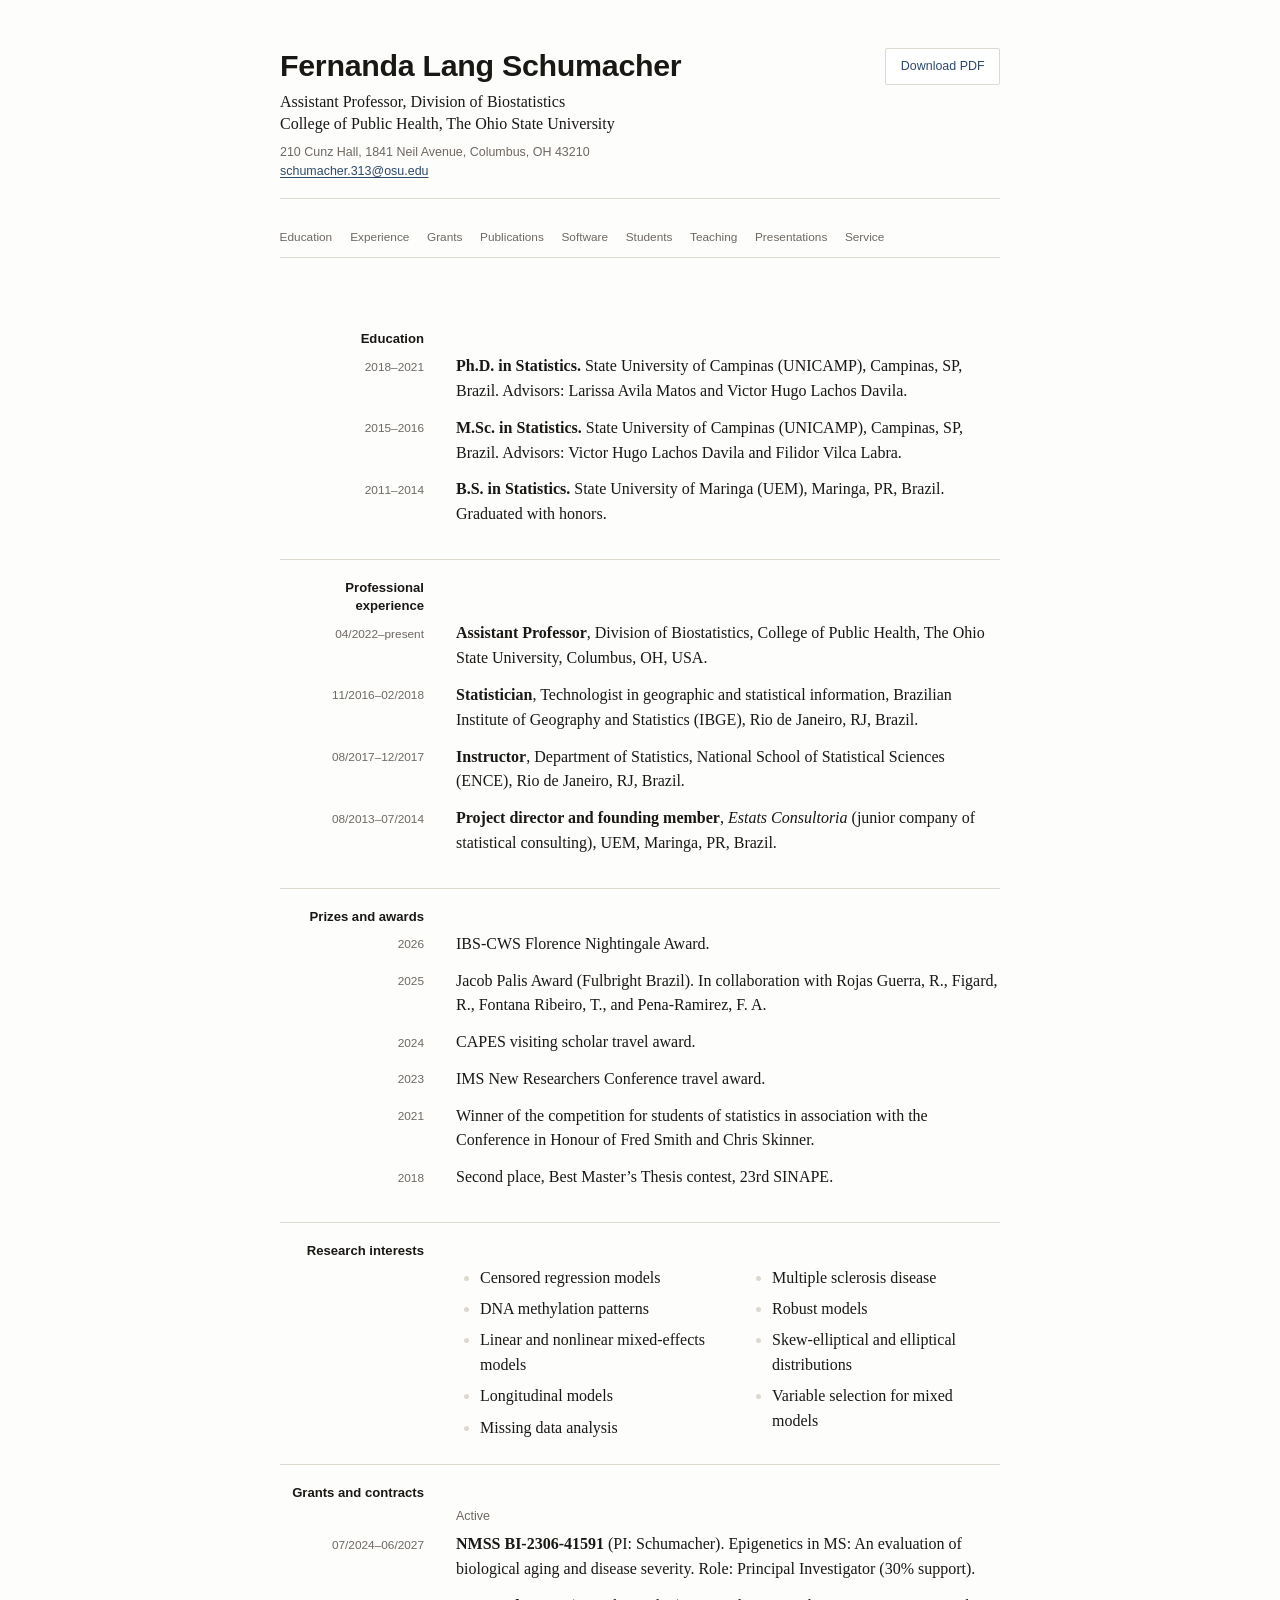
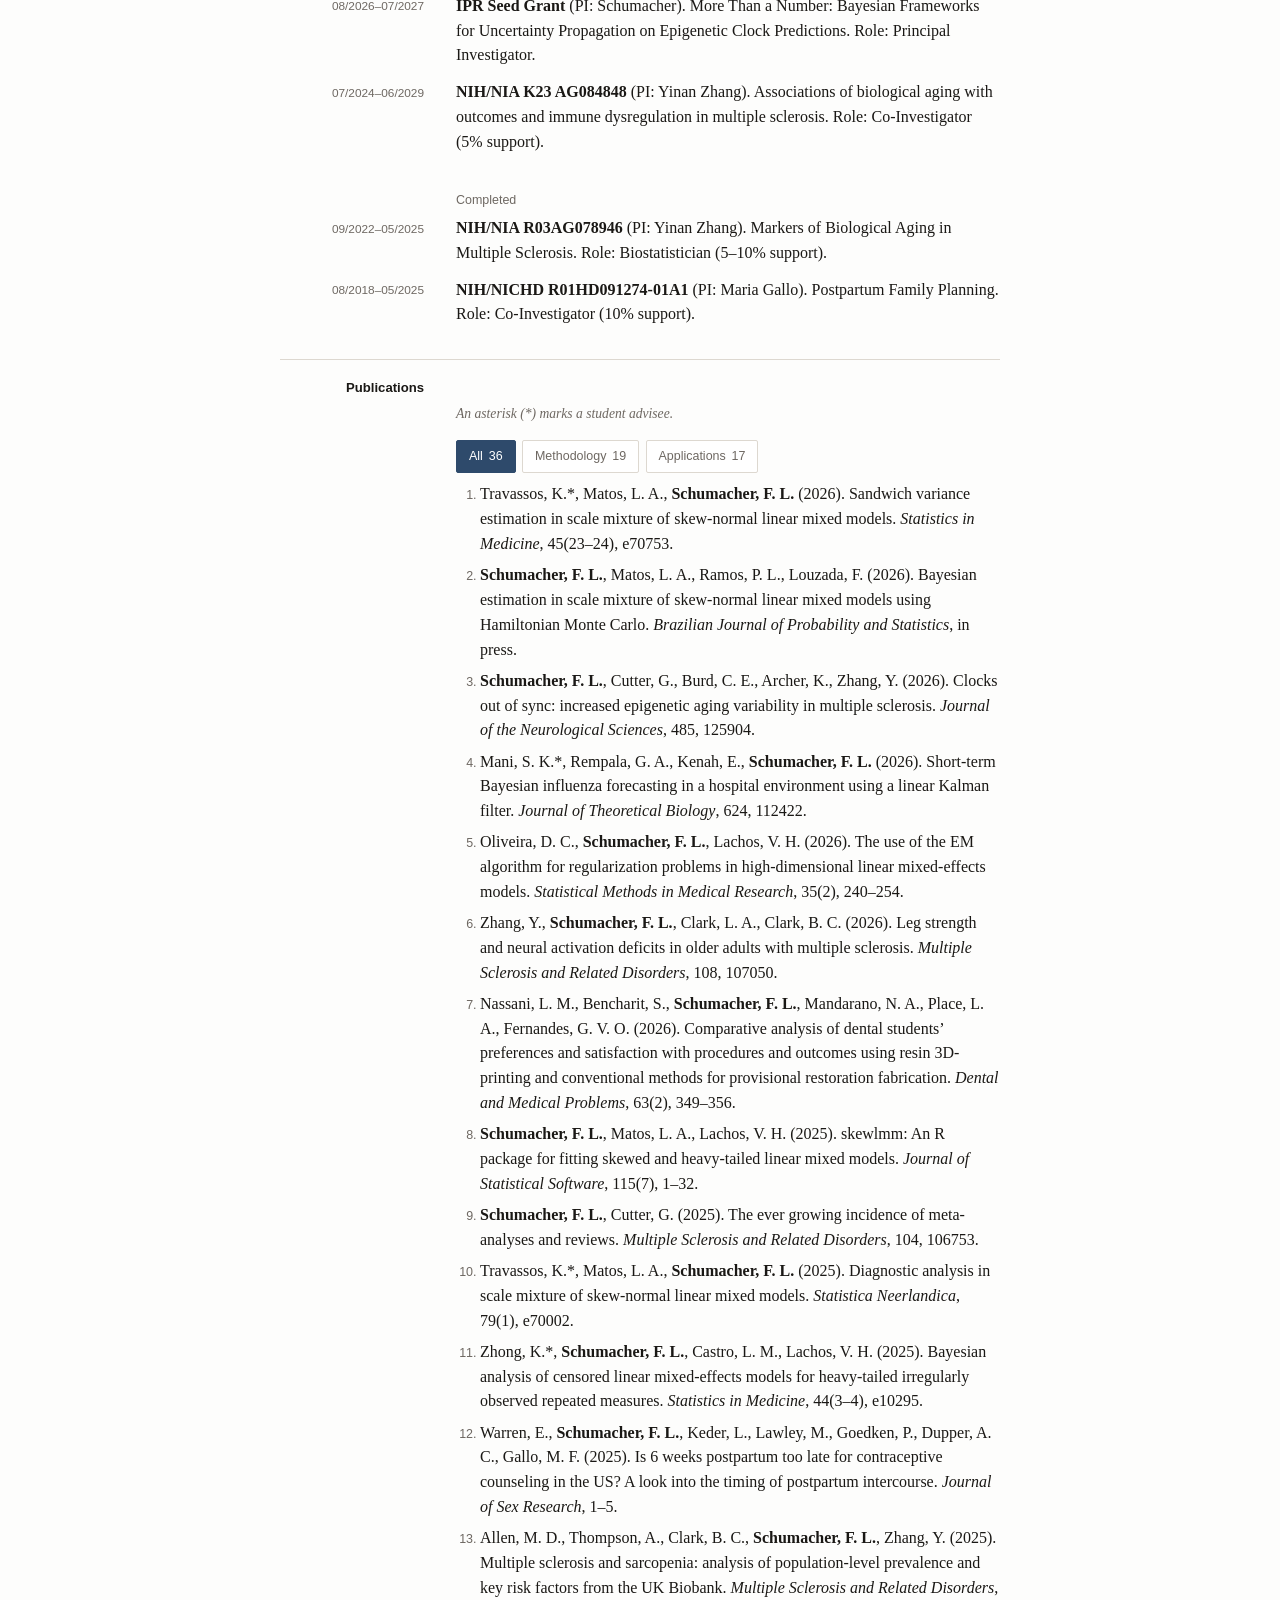
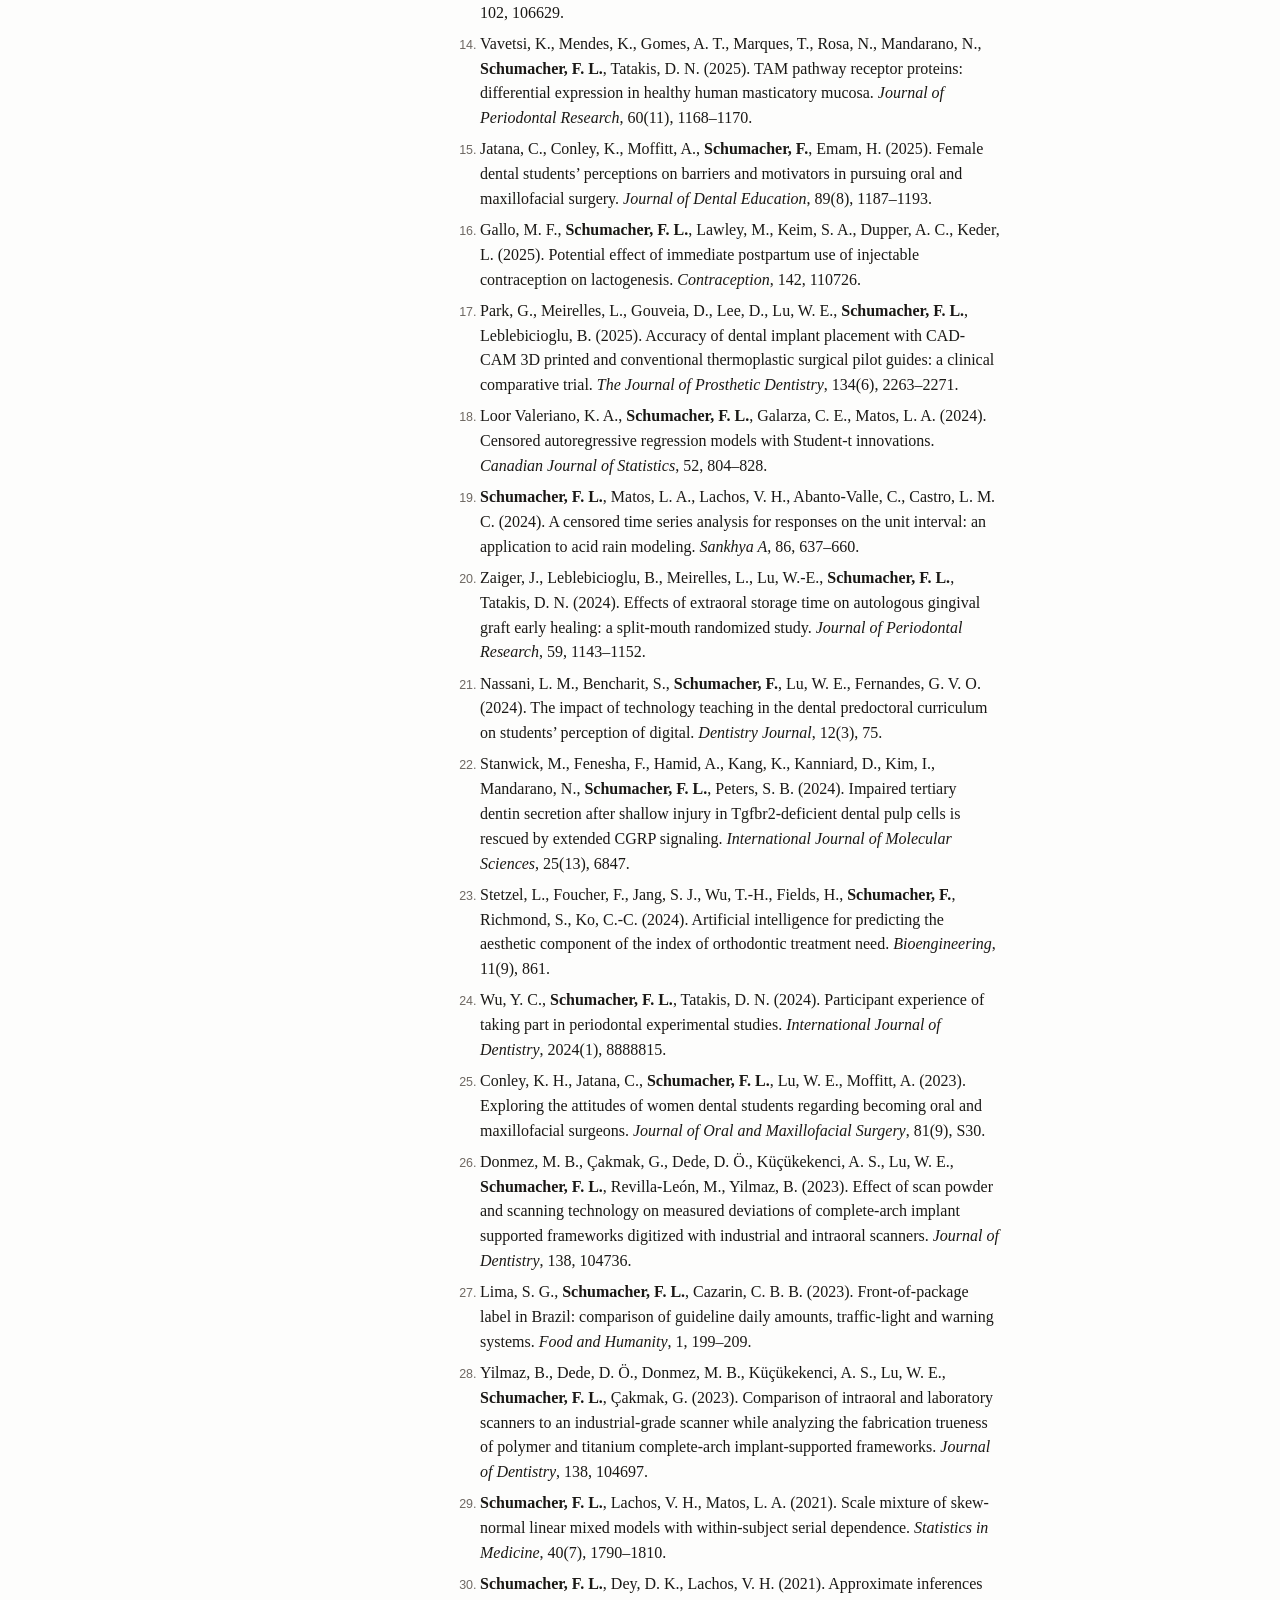
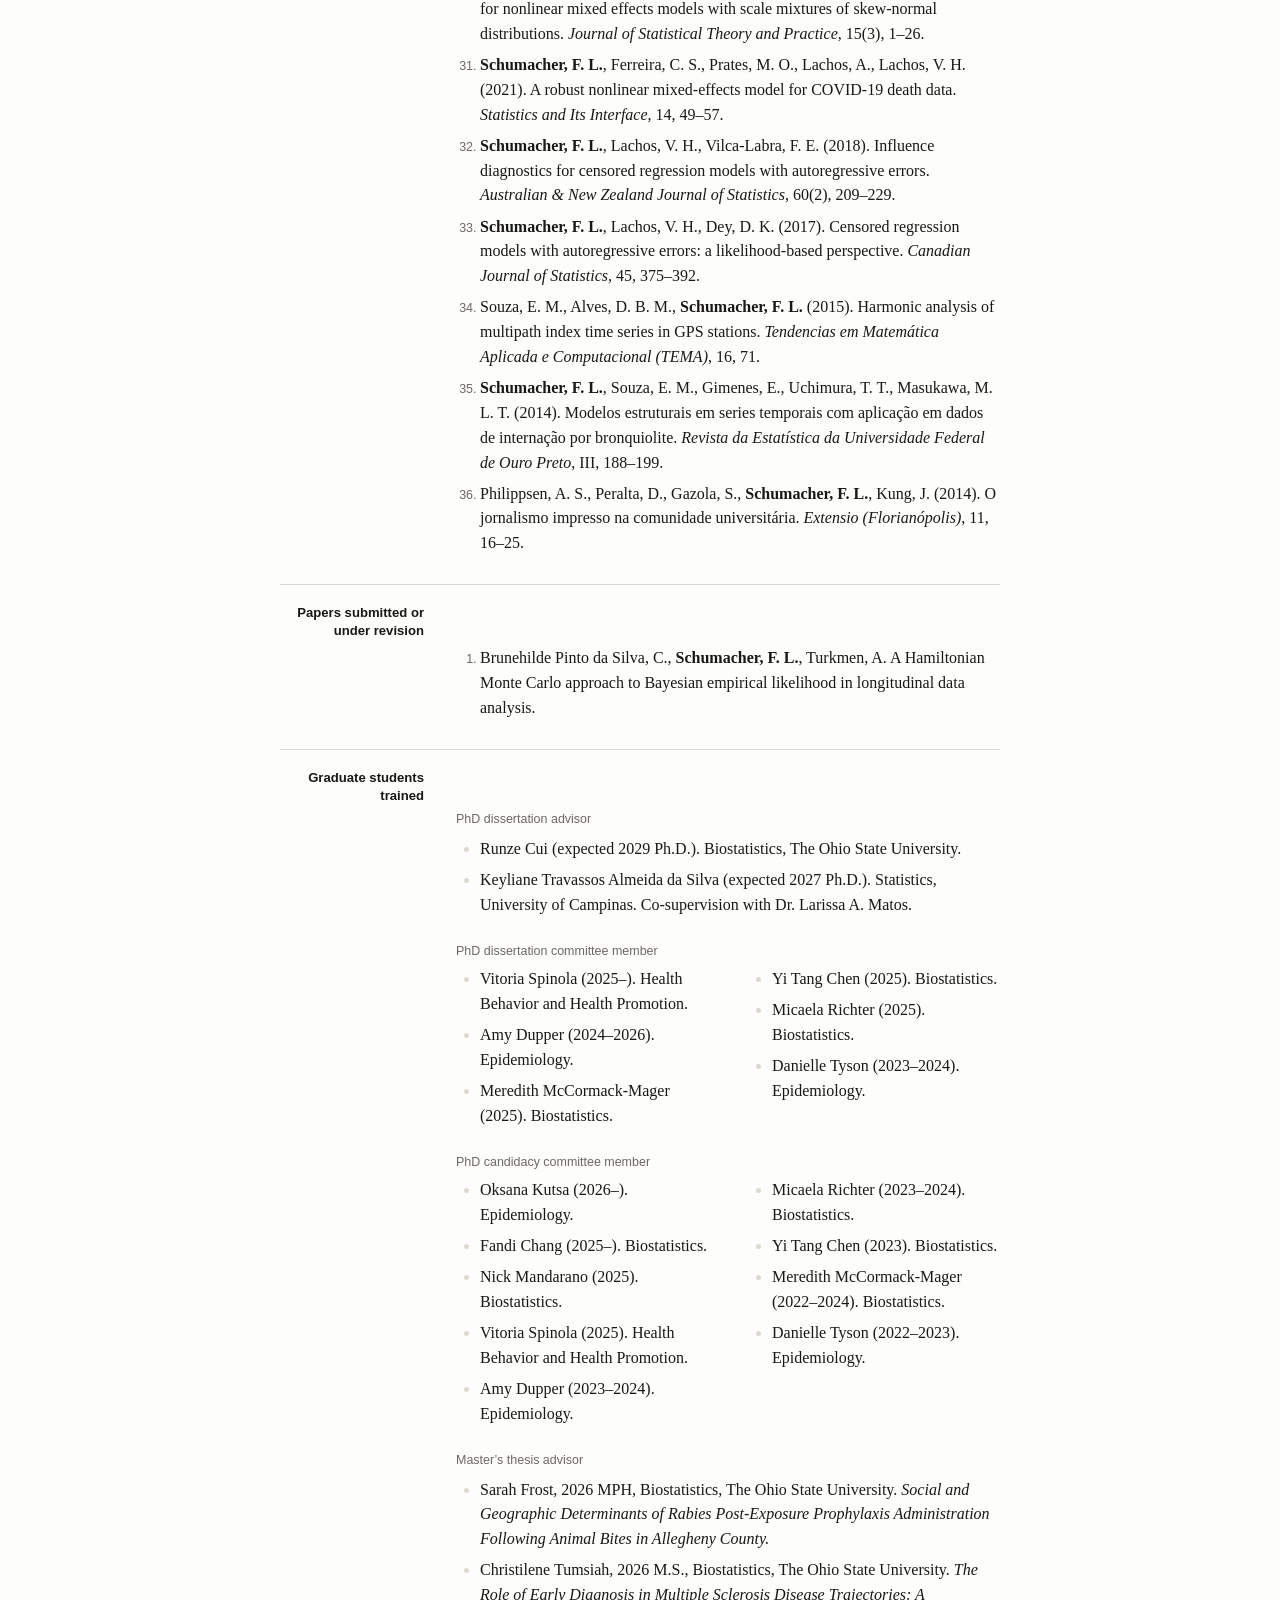
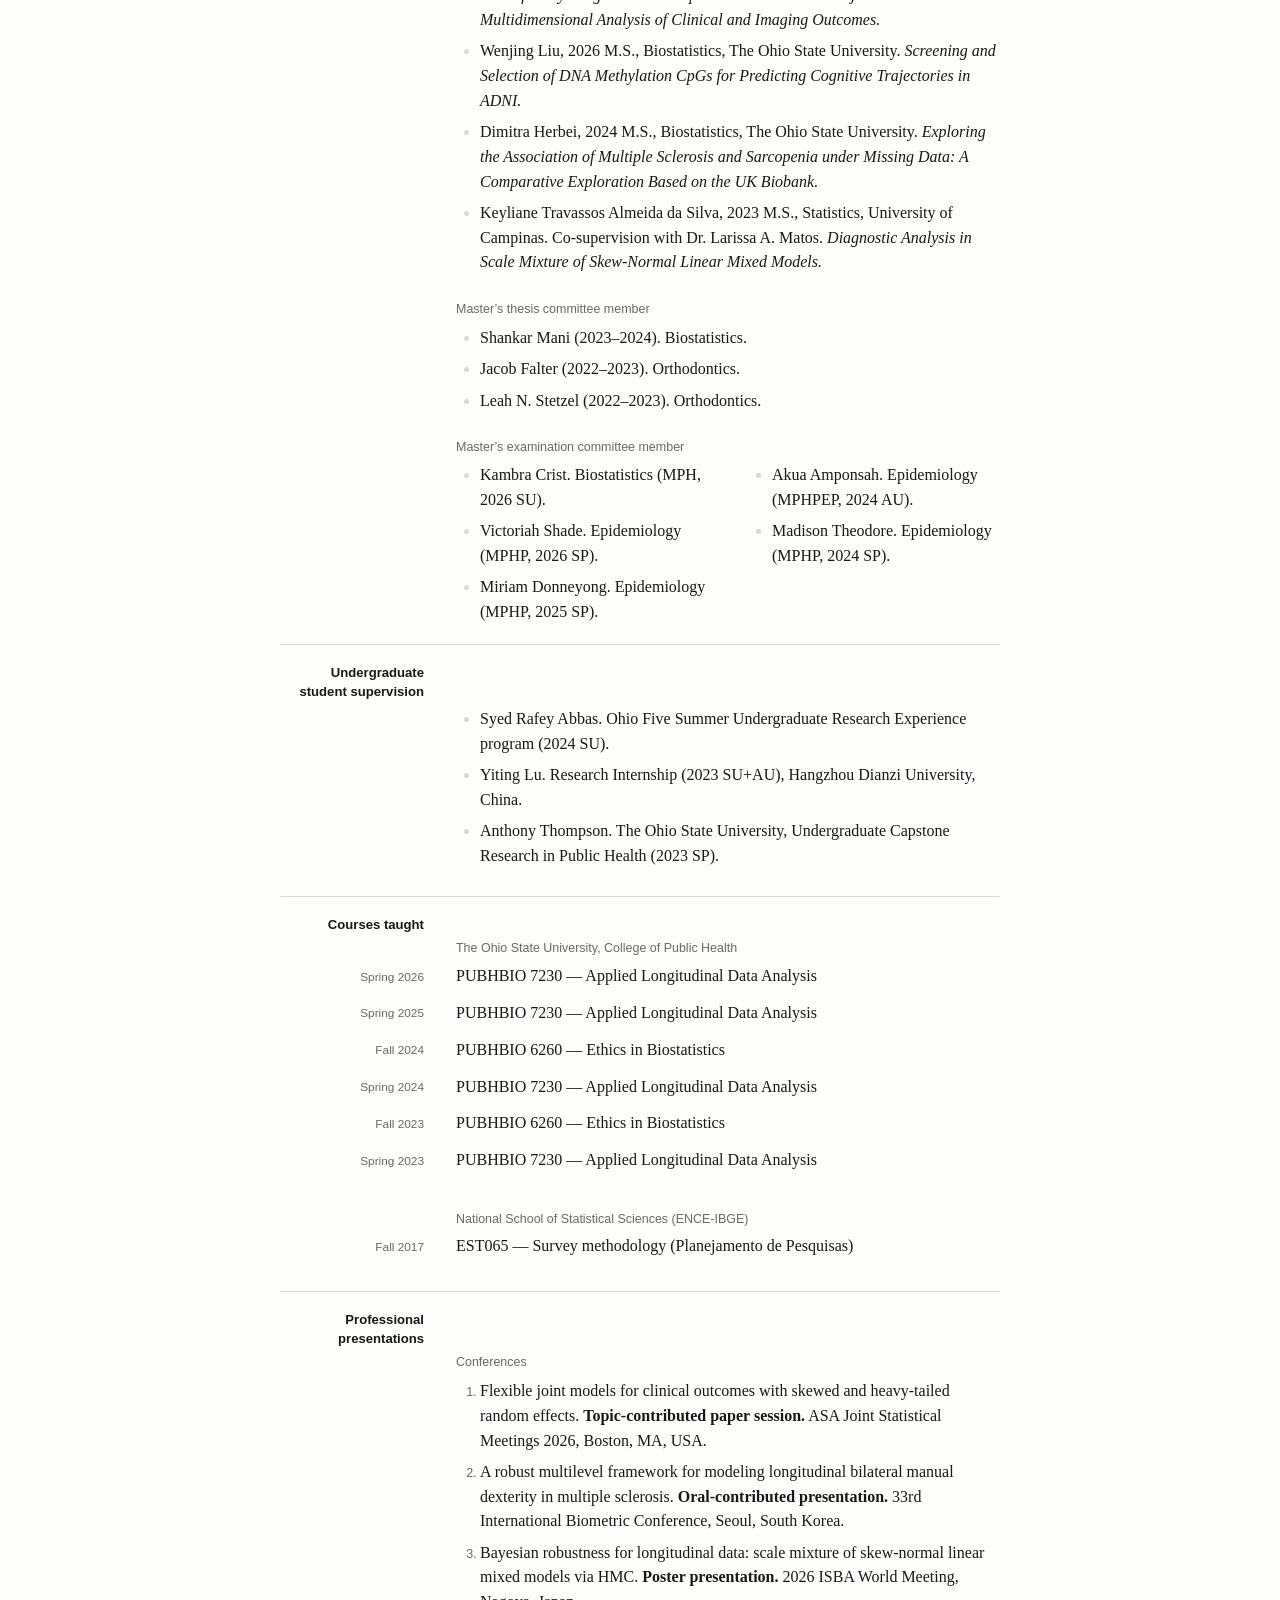
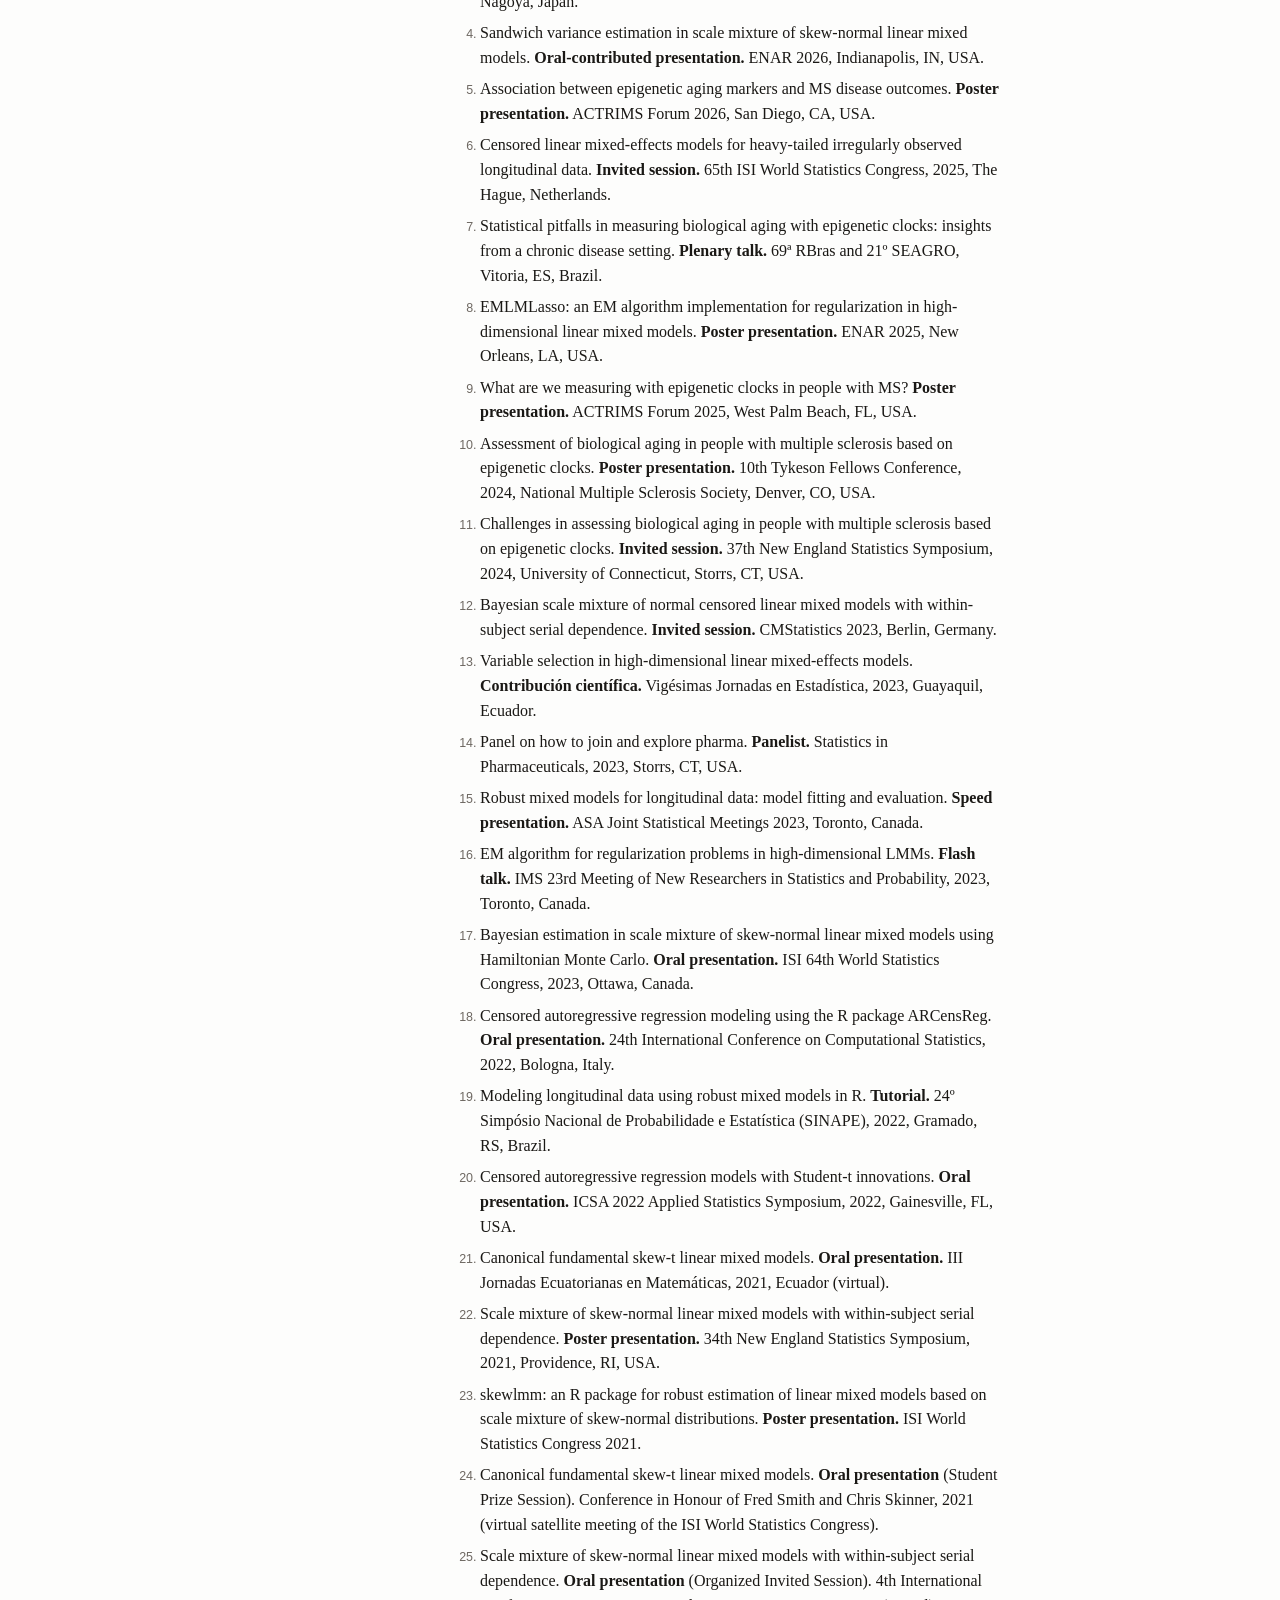
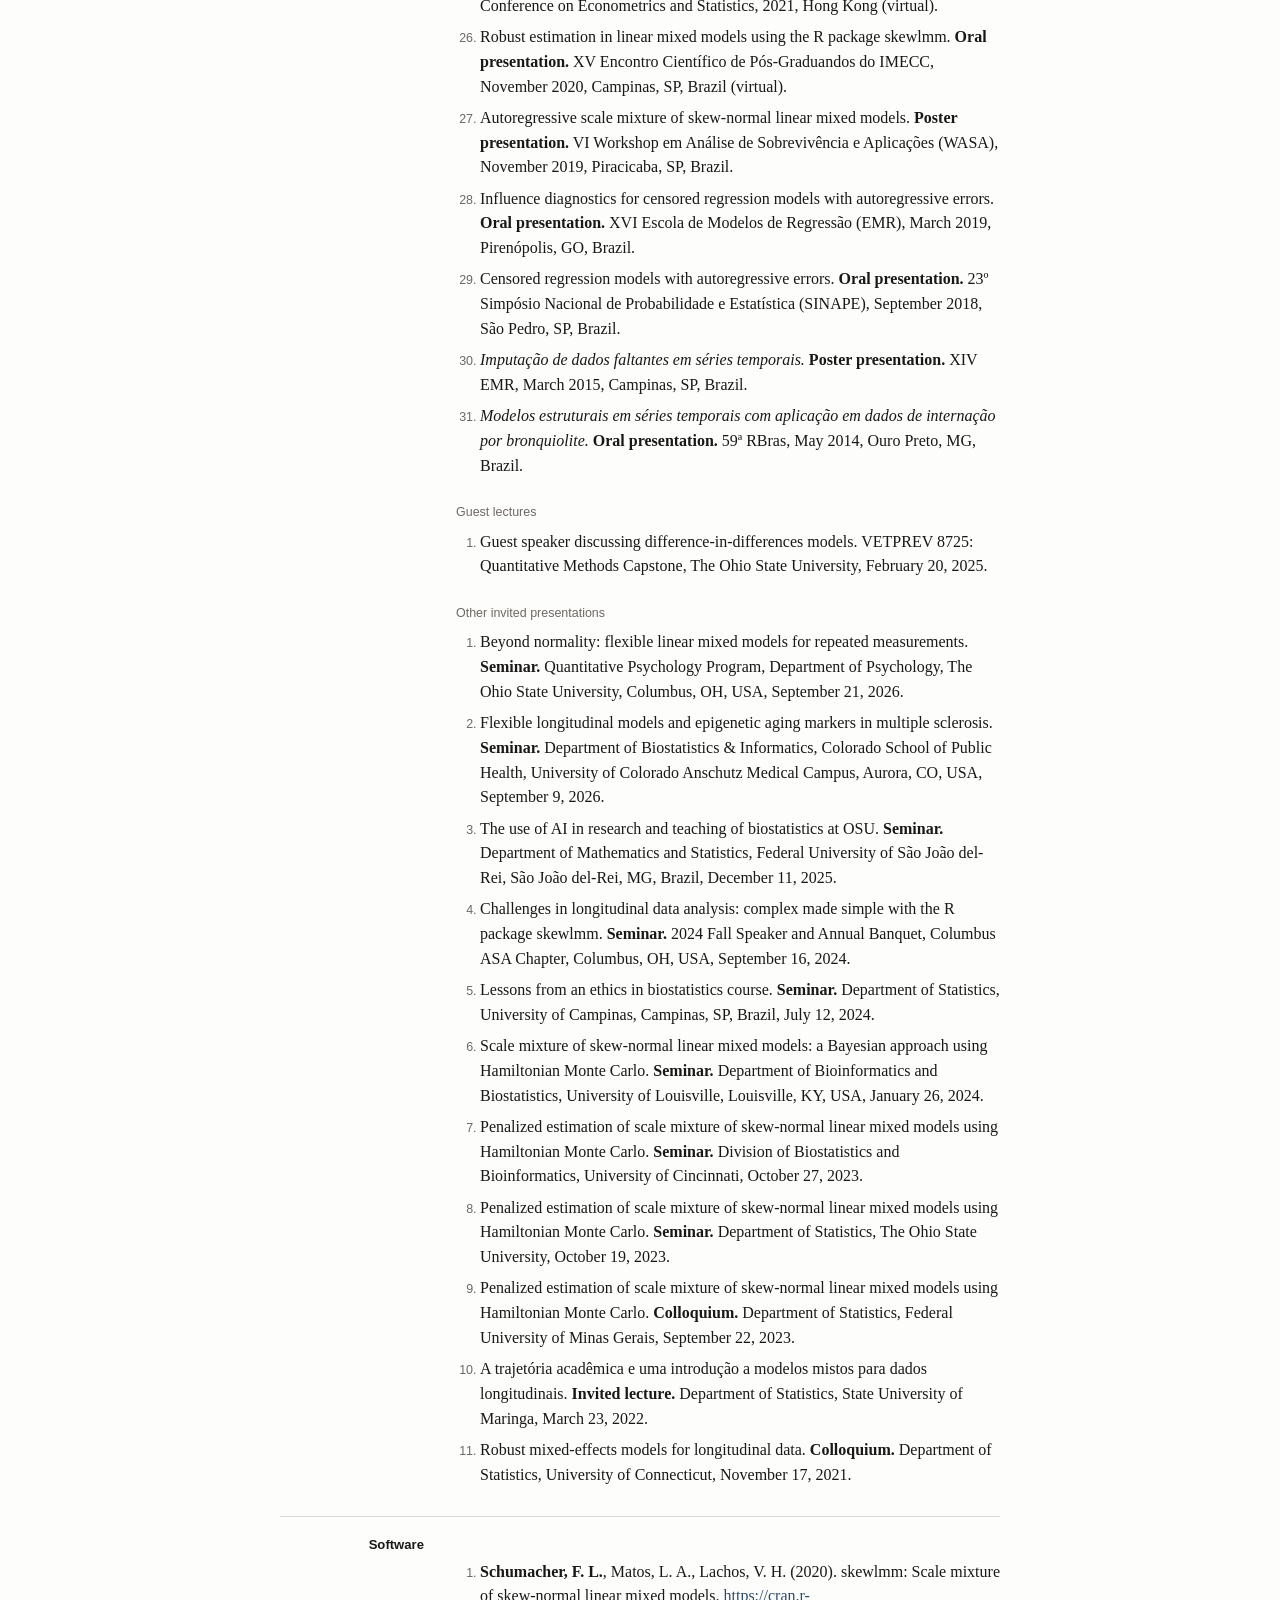
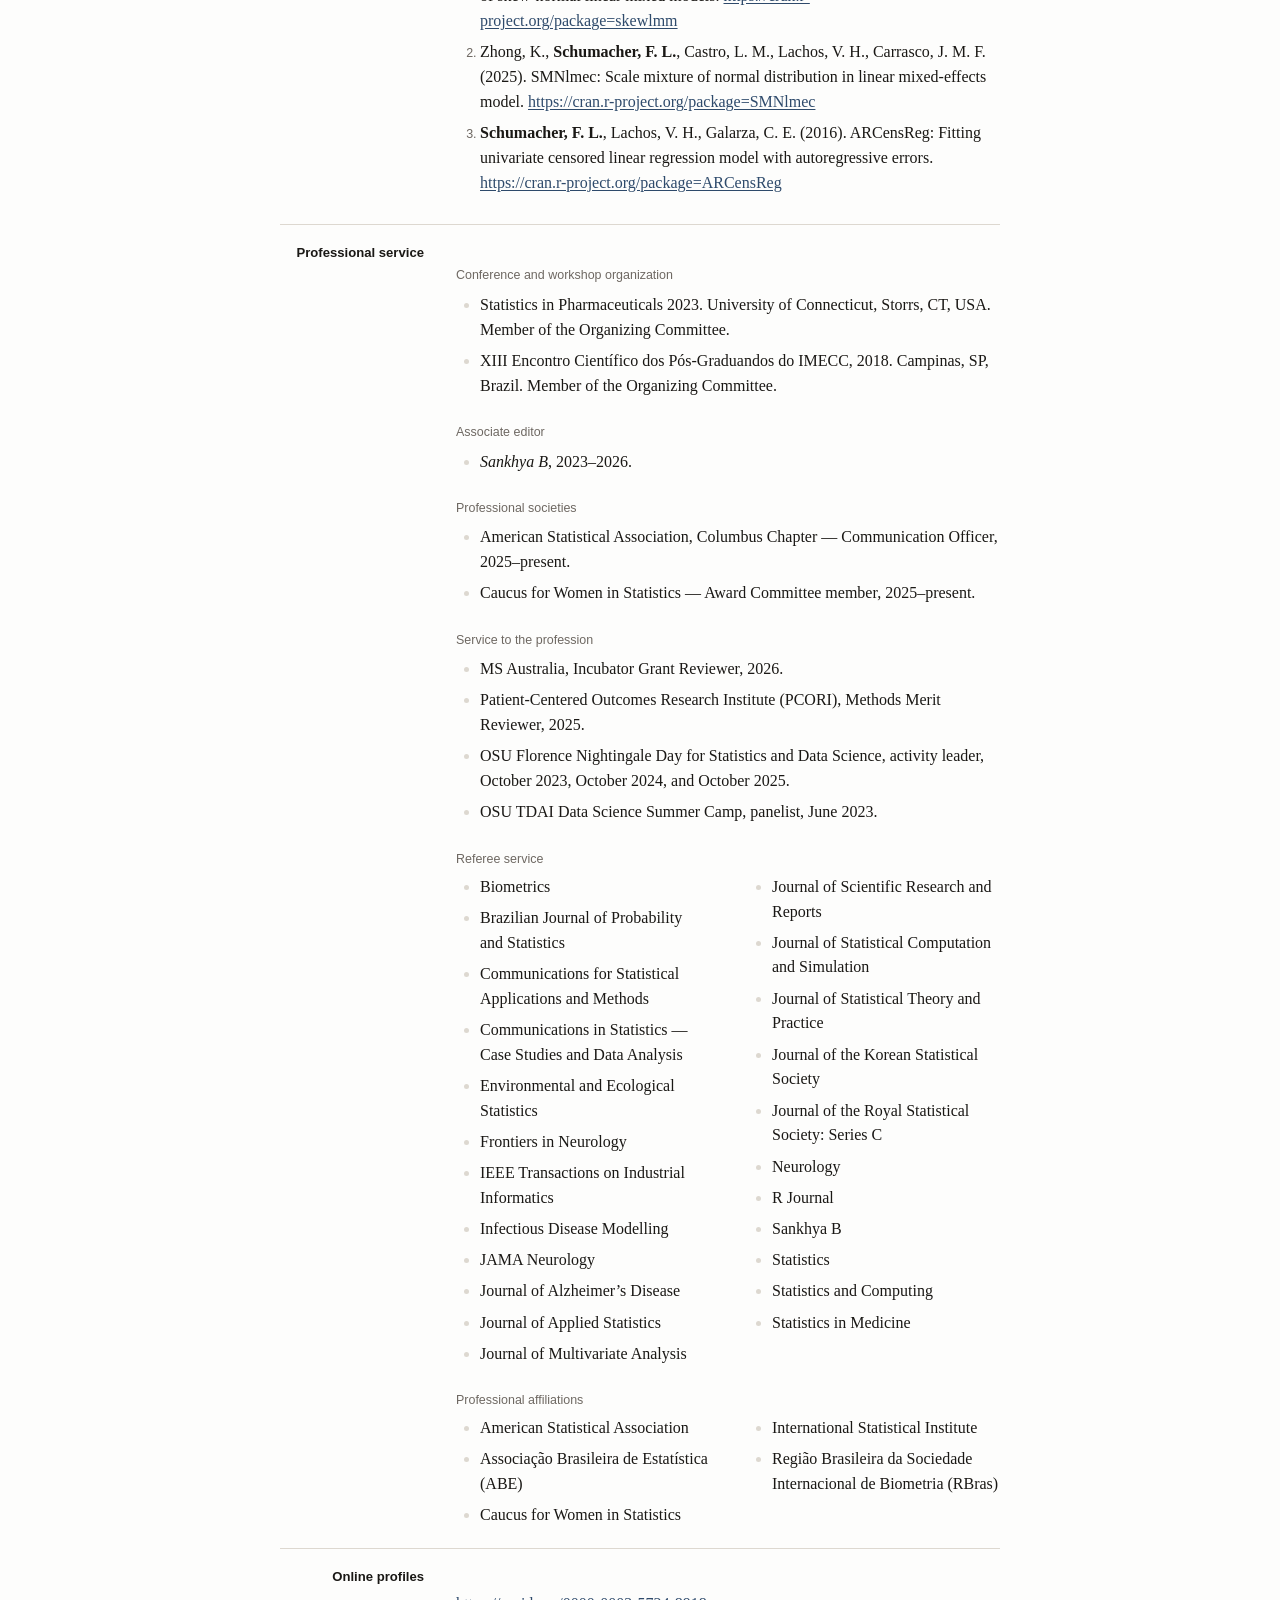
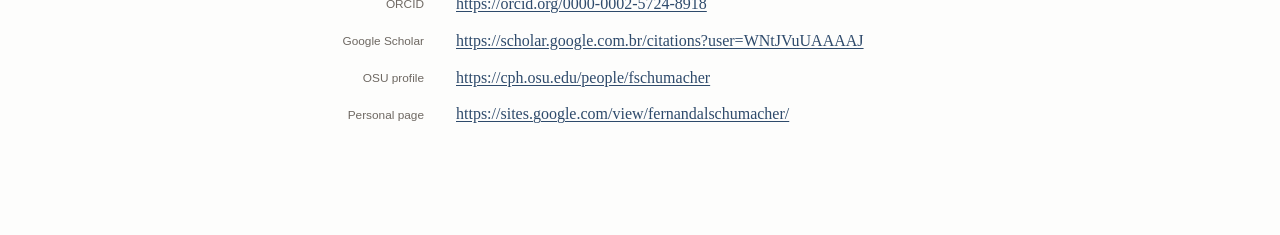
==== commit 026c5c12: "adding automated new pub check" ====
--- a/docs/index.html
+++ b/docs/index.html
@@ -203,6 +203,7 @@
 <h2 id="statistical-applications">Statistical applications</h2>
 <ol type="1">
 <li>Zhang, Y., <strong>Schumacher, F. L.</strong>, Clark, L. A., Clark, B. C. (2026). Leg strength and neural activation deficits in older adults with multiple sclerosis. <em>Multiple Sclerosis and Related Disorders</em>, 108, 107050.</li>
+<li>Nassani, L. M., Bencharit, S., <strong>Schumacher, F. L.</strong>, Mandarano, N. A., Place, L. A., Fernandes, G. V. O. (2026). Comparative analysis of dental students’ preferences and satisfaction with procedures and outcomes using resin 3D-printing and conventional methods for provisional restoration fabrication. <em>Dental and Medical Problems</em>, 63(2), 349–356.</li>
 <li>Warren, E., <strong>Schumacher, F. L.</strong>, Keder, L., Lawley, M., Goedken, P., Dupper, A. C., Gallo, M. F. (2025). Is 6 weeks postpartum too late for contraceptive counseling in the US? A look into the timing of postpartum intercourse. <em>Journal of Sex Research</em>, 1–5.</li>
 <li>Allen, M. D., Thompson, A., Clark, B. C., <strong>Schumacher, F. L.</strong>, Zhang, Y. (2025). Multiple sclerosis and sarcopenia: analysis of population-level prevalence and key risk factors from the UK Biobank. <em>Multiple Sclerosis and Related Disorders</em>, 102, 106629.</li>
 <li>Vavetsi, K., Mendes, K., Gomes, A. T., Marques, T., Rosa, N., Mandarano, N., <strong>Schumacher, F. L.</strong>, Tatakis, D. N. (2025). TAM pathway receptor proteins: differential expression in healthy human masticatory mucosa. <em>Journal of Periodontal Research</em>, 60(11), 1168–1170.</li>
